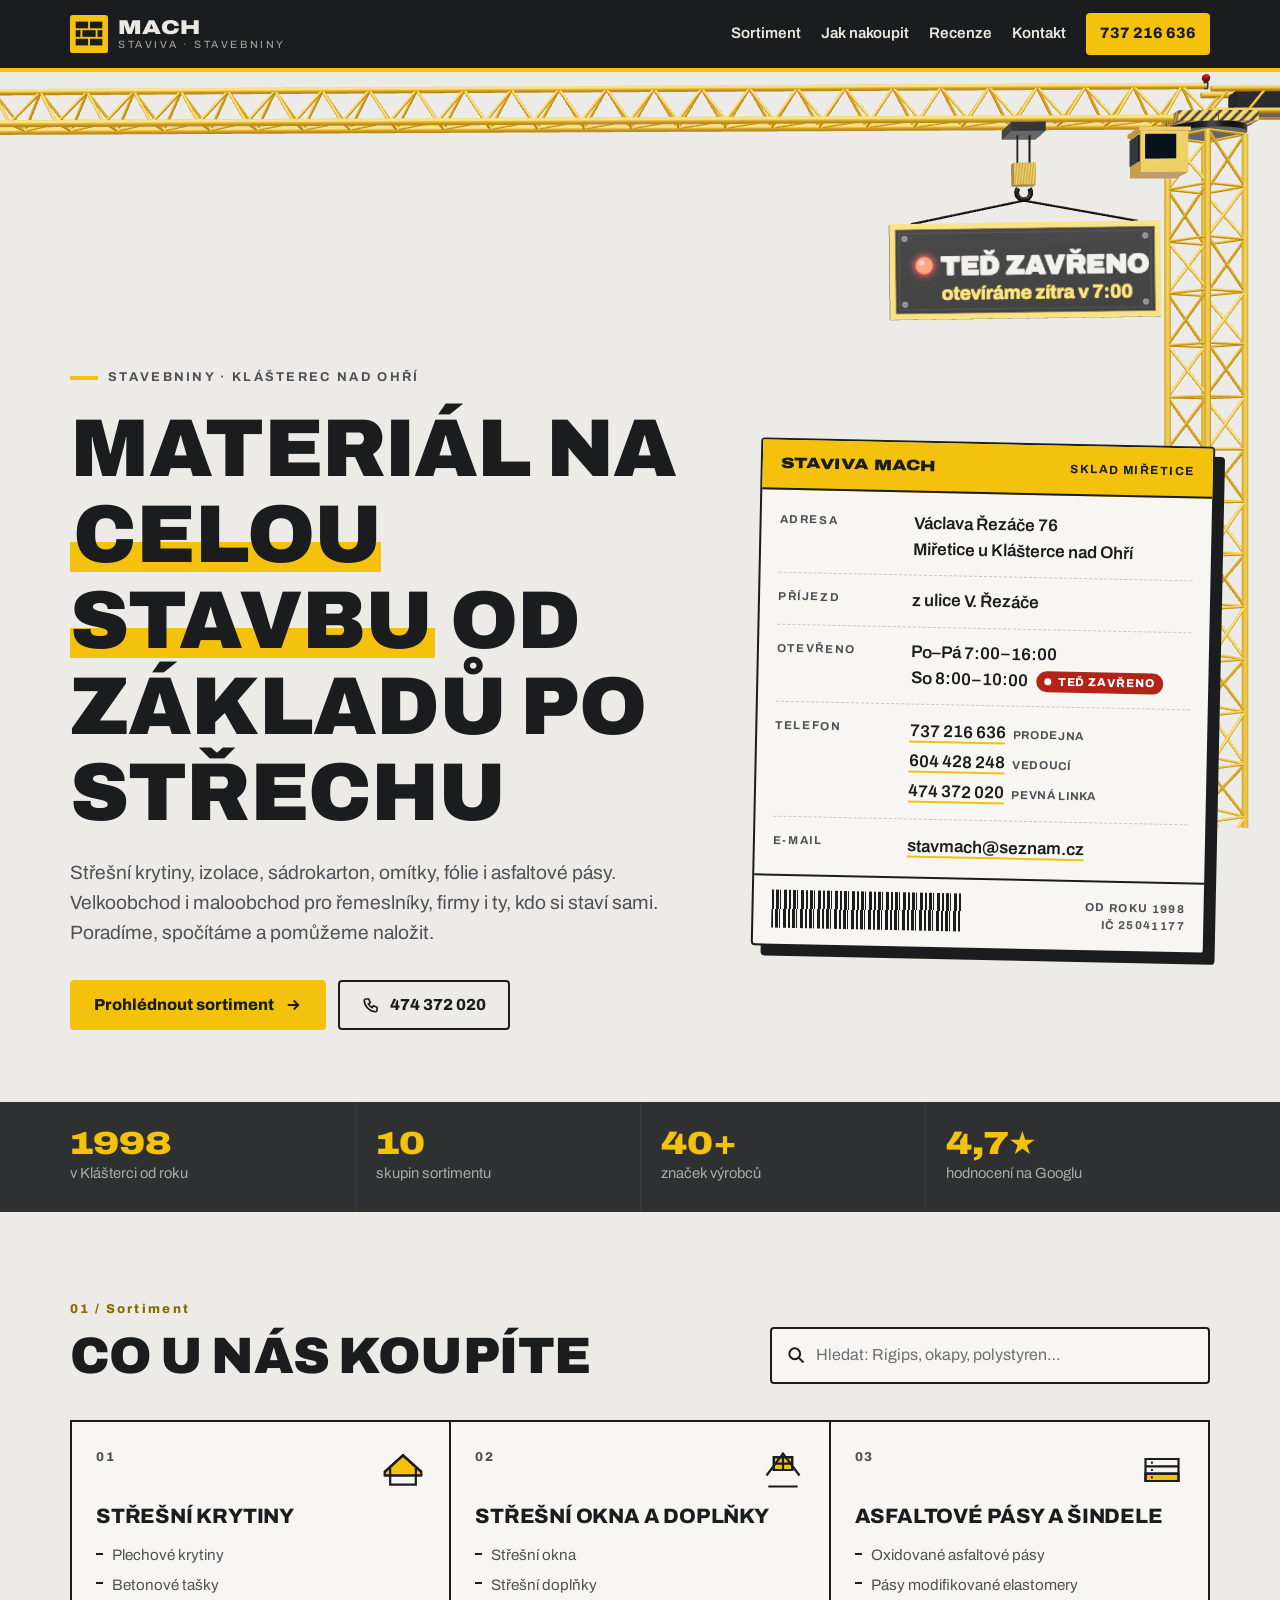
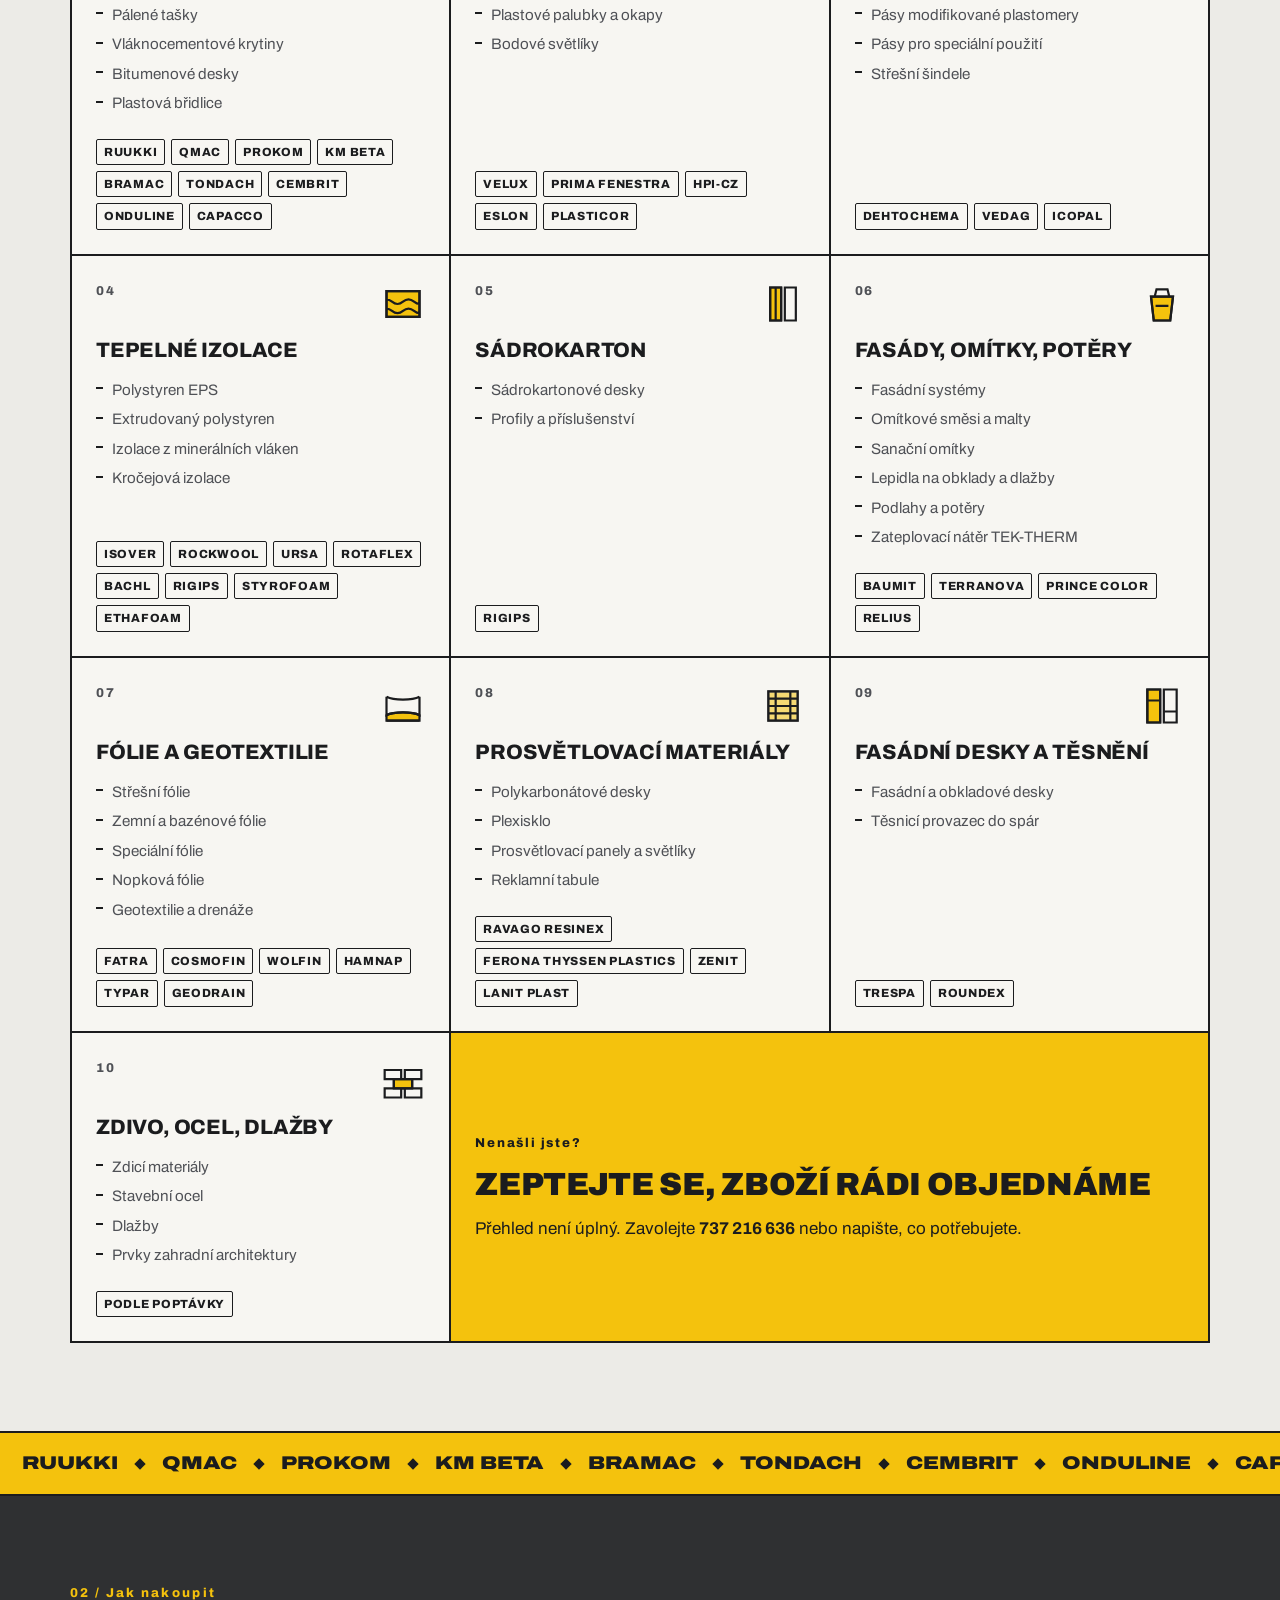
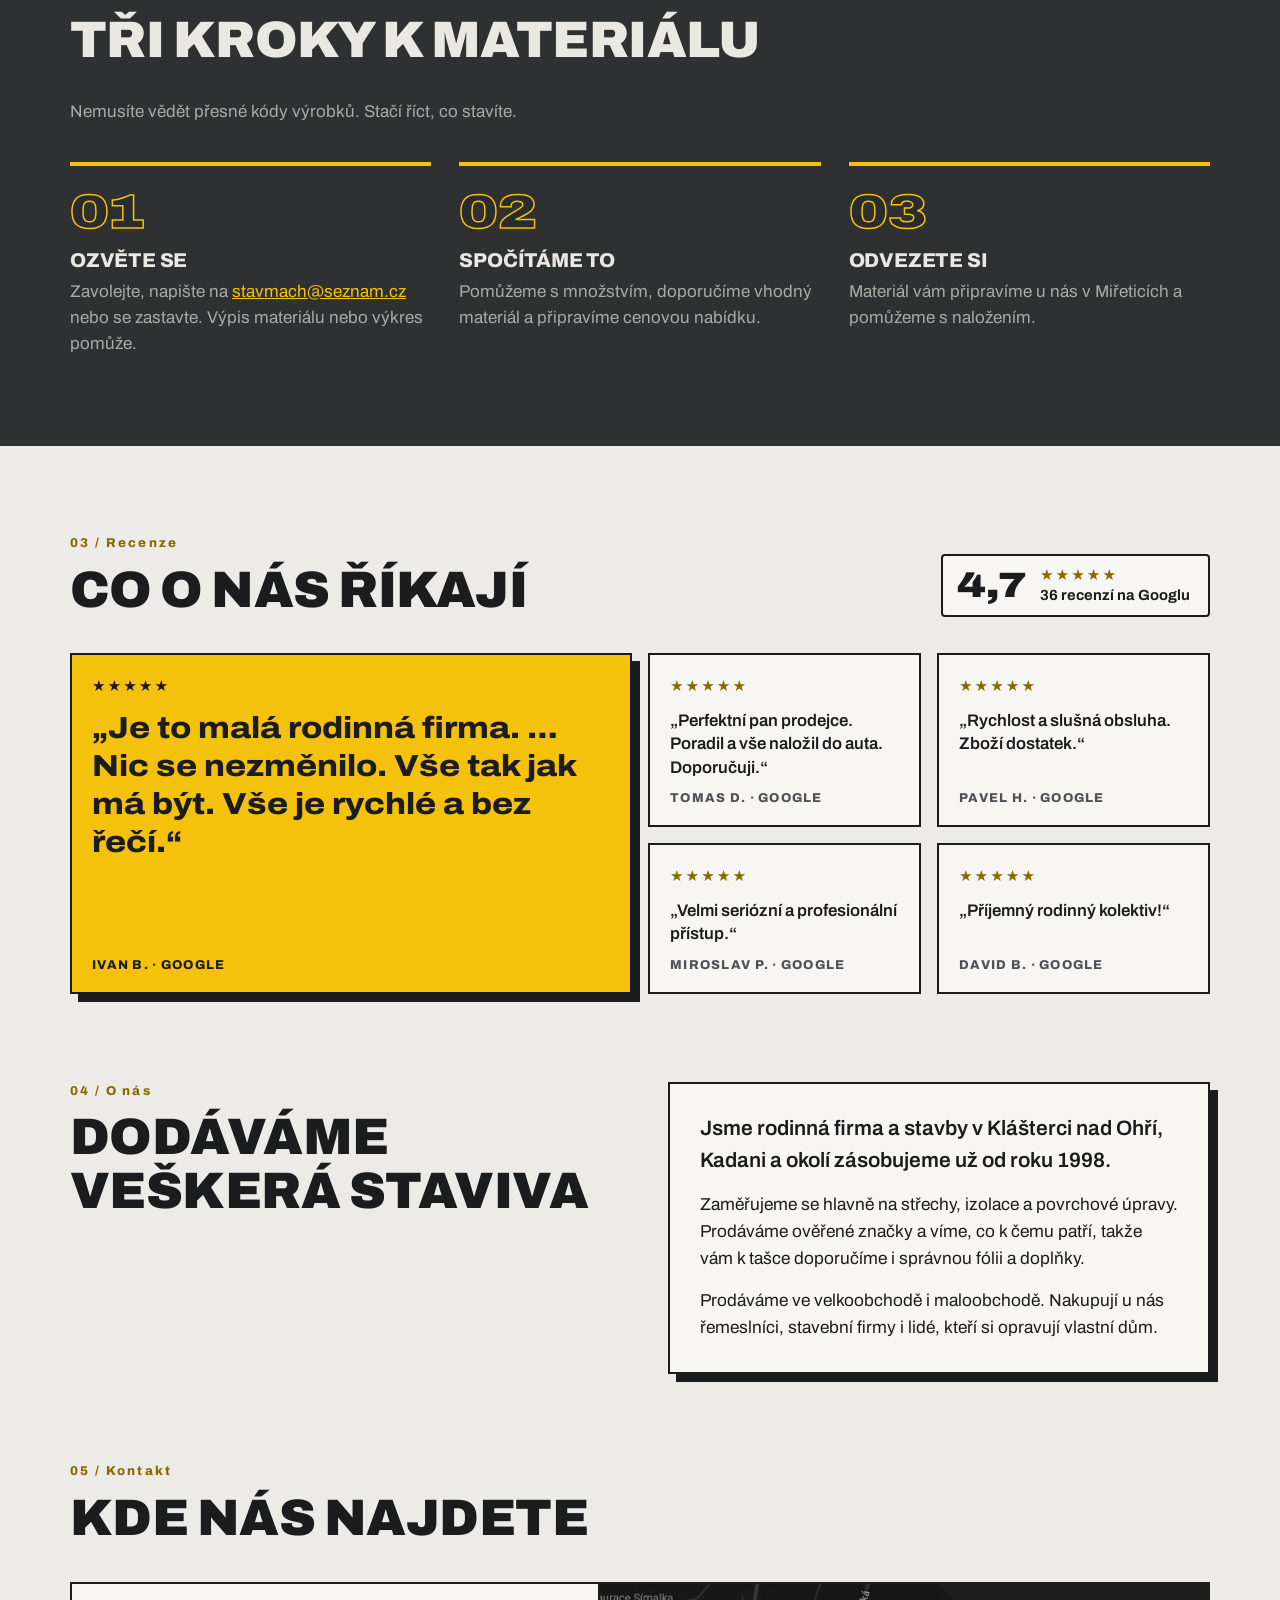
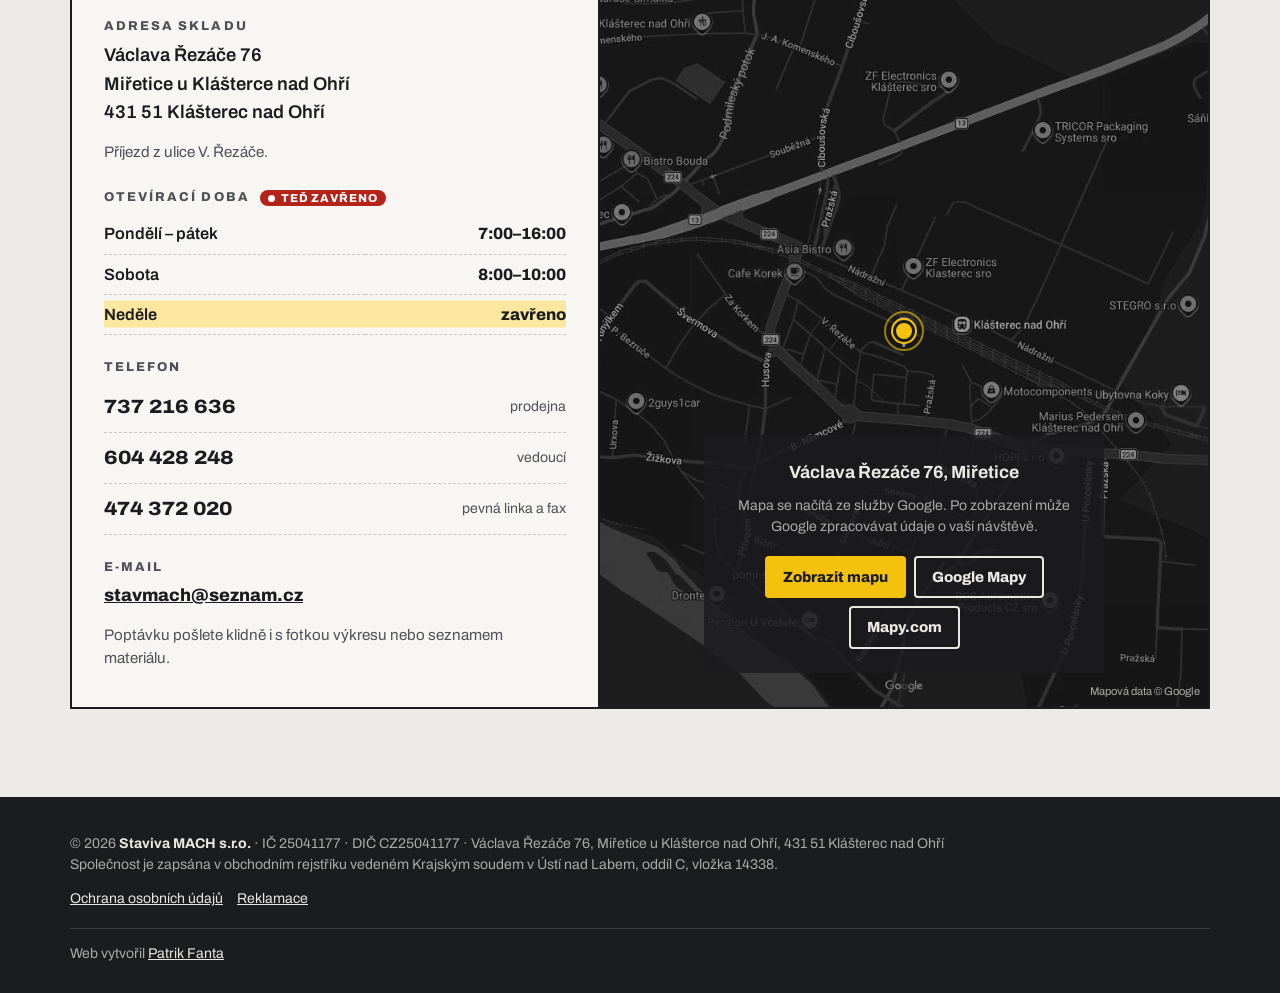
==== index.html @ d4e90991 "Cedule Máme otevřeno / Teď zavřeno na háku jeřábu podle otevírací doby Co-Authored-By: Claude Opus 5" ====
<!DOCTYPE html>
<html lang="cs">
<head>
<meta charset="utf-8">
<meta name="viewport" content="width=device-width, initial-scale=1">
<title>Staviva MACH | Stavebniny Klášterec nad Ohří – Miřetice</title>
<meta name="description" content="Stavebniny Staviva MACH v Miřeticích u Klášterce nad Ohří. Střešní krytiny, izolace, sádrokarton, omítky, fólie, asfaltové pásy a další stavební materiál od roku 1998.">
<meta name="theme-color" content="#1b1c1e">
<link rel="icon" href="favicon.svg?v=1" type="image/svg+xml">
<link rel="stylesheet" href="css/fonts.css?v=1">
<link rel="stylesheet" href="css/style.css?v=16">
<script type="application/ld+json">
{"@context":"https://schema.org","@type":"HardwareStore","name":"Staviva MACH s.r.o.","description":"Stavebniny – dodáváme veškerá staviva.","telephone":"+420737216636","email":"stavmach@seznam.cz","address":{"@type":"PostalAddress","streetAddress":"Václava Řezáče 76","addressLocality":"Klášterec nad Ohří – Miřetice","postalCode":"431 51","addressCountry":"CZ"},"taxID":"CZ25041177","foundingDate":"1998","geo":{"@type":"GeoCoordinates","latitude":50.3849069,"longitude":13.1947854},"openingHours":["Mo-Fr 07:00-16:00","Sa 08:00-10:00"],"aggregateRating":{"@type":"AggregateRating","ratingValue":"4.7","reviewCount":"36"}}
</script>
</head>
<body>
<a class="skip" href="#obsah">Přeskočit na obsah</a>

<header class="top">
  <div class="wrap top__inner">
    <a class="brand" href="./" aria-label="Staviva MACH – úvod">
      <svg class="brand__mark" viewBox="0 0 40 40" aria-hidden="true">
        <rect width="40" height="40" rx="3" fill="#f4c20d"/>
        <g fill="#1b1c1e"><rect x="6" y="25" width="13" height="7"/><rect x="21" y="25" width="13" height="7"/><rect x="13" y="16" width="14" height="7"/><rect x="6" y="16" width="5" height="7"/><rect x="29" y="16" width="5" height="7"/><rect x="6" y="7" width="13" height="7"/><rect x="21" y="7" width="13" height="7"/></g>
      </svg>
      <span class="brand__text"><b>MACH</b><small>Staviva · stavebniny</small></span>
    </a>
    <nav class="top__nav" aria-label="Hlavní">
      <a href="#sortiment">Sortiment</a>
      <a href="#nakup">Jak nakoupit</a>
      <a href="#recenze">Recenze</a>
      <a href="#kontakt">Kontakt</a>
      <a class="top__tel" href="tel:+420737216636">737 216 636</a>
    </nav>
  </div>
</header>

<div class="crane" aria-hidden="true">
  <div class="crane__mast"></div>
  <div class="crane__jib"></div>
  <div class="crane__counter"></div>
  <div class="crane__weight"></div>
  <div class="crane__trolley"><span class="crane__hook"></span></div>
  <div class="crane__slew"></div>
  <div class="crane__cab"></div>
  <div class="crane__base"><b>MACH</b></div>
</div>

<main id="obsah">

  <section class="hero">
    <div class="wrap hero__grid">
      <div>
        <p class="eyebrow">Stavebniny · Klášterec nad Ohří</p>
        <h1>Materiál na <mark>celou stavbu</mark> od základů po střechu</h1>
        <p class="hero__lead">Střešní krytiny, izolace, sádrokarton, omítky, fólie i asfaltové pásy. Velkoobchod i maloobchod pro řemeslníky, firmy i ty, kdo si staví sami. Poradíme, spočítáme a pomůžeme naložit.</p>
        <div class="hero__cta">
          <a class="btn btn-y" href="#sortiment">Prohlédnout sortiment
            <svg viewBox="0 0 24 24" fill="none" stroke="currentColor" stroke-width="2.5" aria-hidden="true"><path d="M5 12h14M13 6l6 6-6 6"/></svg></a>
          <a class="btn btn-line" href="tel:+420474372020">
            <svg viewBox="0 0 24 24" fill="none" stroke="currentColor" stroke-width="2.2" aria-hidden="true"><path d="M5 4h4l2 5-2.5 1.5a11 11 0 0 0 5 5L15 13l5 2v4a2 2 0 0 1-2 2A16 16 0 0 1 3 6a2 2 0 0 1 2-2"/></svg>
            474 372 020</a>
        </div>
      </div>

      <aside class="label" aria-label="Kde nás najdete">
        <div class="label__head">Staviva MACH <span>Sklad Miřetice</span></div>
        <dl>
          <div><dt>Adresa</dt><dd>Václava Řezáče 76<br>Miřetice u Klášterce nad Ohří</dd></div>
          <div><dt>Příjezd</dt><dd>z ulice V. Řezáče</dd></div>
          <div><dt>Otevřeno</dt><dd>Po–Pá 7:00–16:00<br>So 8:00–10:00 <span class="now" data-now hidden></span></dd></div>
          <div><dt>Telefon</dt><dd class="tels"><a href="tel:+420737216636">737 216 636</a> <small>prodejna</small><br><a href="tel:+420604428248">604 428 248</a> <small>vedoucí</small><br><a href="tel:+420474372020">474 372 020</a> <small>pevná linka</small></dd></div>
          <div><dt>E-mail</dt><dd><a href="mailto:stavmach@seznam.cz">stavmach@seznam.cz</a></dd></div>
        </dl>
        <div class="label__code"><span class="label__bars" aria-hidden="true"></span><small>OD ROKU 1998<br>IČ 25041177</small></div>
      </aside>
    </div>
  </section>

  <section class="facts" aria-label="Ve zkratce">
    <div class="wrap">
      <ul>
        <li><b>1998</b><span>v Klášterci od roku</span></li>
        <li><b>10</b><span>skupin sortimentu</span></li>
        <li><b>40+</b><span>značek výrobců</span></li>
        <li><b>4,7★</b><span>hodnocení na Googlu</span></li>
      </ul>
    </div>
  </section>

  <section class="sec" id="sortiment">
    <div class="wrap">
      <div class="sec-head">
        <div>
          <span class="num">01 / Sortiment</span>
          <h2>Co u nás koupíte</h2>
        </div>
        <label class="finder">
          <svg viewBox="0 0 24 24" fill="none" stroke="currentColor" stroke-width="2.4" aria-hidden="true"><circle cx="10.5" cy="10.5" r="6.5"/><path d="M15.5 15.5 21 21"/></svg>
          <span class="skip">Hledat v sortimentu</span>
          <input type="search" id="hledat" placeholder="Hledat: Rigips, okapy, polystyren…" autocomplete="off">
        </label>
      </div>

      <div class="cats" id="cats">

        <article class="cat">
          <div class="cat__top"><span class="cat__no">01</span>
            <svg class="cat__ic" viewBox="0 0 48 48" fill="none" stroke="currentColor" stroke-width="2.4" aria-hidden="true"><path class="y" d="M4 26 24 8l20 18v4H4z"/><path d="M4 26 24 8l20 18M10 22v18h28V22M4 30h40"/></svg></div>
          <h3>Střešní krytiny</h3>
          <ul><li>Plechové krytiny</li><li>Betonové tašky</li><li>Pálené tašky</li><li>Vláknocementové krytiny</li><li>Bitumenové desky</li><li>Plastová břidlice</li></ul>
          <div class="brands"><span>Ruukki</span><span>Qmac</span><span>Prokom</span><span>KM Beta</span><span>Bramac</span><span>Tondach</span><span>Cembrit</span><span>Onduline</span><span>Capacco</span></div>
        </article>

        <article class="cat">
          <div class="cat__top"><span class="cat__no">02</span>
            <svg class="cat__ic" viewBox="0 0 48 48" fill="none" stroke="currentColor" stroke-width="2.4" aria-hidden="true"><path class="y" d="M14 10h20v14H14z"/><path d="M6 30 24 6l18 24M14 10h20v14H14zM24 10v14M14 17h20M8 42h32"/></svg></div>
          <h3>Střešní okna a doplňky</h3>
          <ul><li>Střešní okna</li><li>Střešní doplňky</li><li>Plastové palubky a okapy</li><li>Bodové světlíky</li></ul>
          <div class="brands"><span>Velux</span><span>Prima Fenestra</span><span>HPI-CZ</span><span>Eslon</span><span>Plasticor</span></div>
        </article>

        <article class="cat">
          <div class="cat__top"><span class="cat__no">03</span>
            <svg class="cat__ic" viewBox="0 0 48 48" fill="none" stroke="currentColor" stroke-width="2.4" aria-hidden="true"><path class="y" d="M6 28h36v8H6z"/><path d="M6 12h36v8H6zM6 20h36v8H6zM6 28h36v8H6zM12 16h2M12 24h2M12 32h2"/></svg></div>
          <h3>Asfaltové pásy a šindele</h3>
          <ul><li>Oxidované asfaltové pásy</li><li>Pásy modifikované elastomery</li><li>Pásy modifikované plastomery</li><li>Pásy pro speciální použití</li><li>Střešní šindele</li></ul>
          <div class="brands"><span>Dehtochema</span><span>Vedag</span><span>Icopal</span></div>
        </article>

        <article class="cat">
          <div class="cat__top"><span class="cat__no">04</span>
            <svg class="cat__ic" viewBox="0 0 48 48" fill="none" stroke="currentColor" stroke-width="2.4" aria-hidden="true"><path class="y" d="M6 10h36v28H6z"/><path d="M6 10h36v28H6zM6 19c6 0 6 5 12 5s6-5 12-5 6 5 12 5M6 29c6 0 6 5 12 5s6-5 12-5 6 5 12 5"/></svg></div>
          <h3>Tepelné izolace</h3>
          <ul><li>Polystyren EPS</li><li>Extrudovaný polystyren</li><li>Izolace z minerálních vláken</li><li>Kročejová izolace</li></ul>
          <div class="brands"><span>Isover</span><span>Rockwool</span><span>Ursa</span><span>Rotaflex</span><span>Bachl</span><span>Rigips</span><span>Styrofoam</span><span>Ethafoam</span></div>
        </article>

        <article class="cat">
          <div class="cat__top"><span class="cat__no">05</span>
            <svg class="cat__ic" viewBox="0 0 48 48" fill="none" stroke="currentColor" stroke-width="2.4" aria-hidden="true"><path class="y" d="M10 6h12v36H10z"/><path d="M10 6h12v36H10zM26 6h12v36H26zM16 6v36"/></svg></div>
          <h3>Sádrokarton</h3>
          <ul><li>Sádrokartonové desky</li><li>Profily a příslušenství</li></ul>
          <div class="brands"><span>Rigips</span></div>
        </article>

        <article class="cat">
          <div class="cat__top"><span class="cat__no">06</span>
            <svg class="cat__ic" viewBox="0 0 48 48" fill="none" stroke="currentColor" stroke-width="2.4" aria-hidden="true"><path class="y" d="M12 16h24l-3 26H15z"/><path d="M12 16h24l-3 26H15zM16 16l2-8h12l2 8M17 26h14"/></svg></div>
          <h3>Fasády, omítky, potěry</h3>
          <ul><li>Fasádní systémy</li><li>Omítkové směsi a malty</li><li>Sanační omítky</li><li>Lepidla na obklady a dlažby</li><li>Podlahy a potěry</li><li>Zateplovací nátěr TEK-THERM</li></ul>
          <div class="brands"><span>Baumit</span><span>Terranova</span><span>Prince Color</span><span>Relius</span></div>
        </article>

        <article class="cat">
          <div class="cat__top"><span class="cat__no">07</span>
            <svg class="cat__ic" viewBox="0 0 48 48" fill="none" stroke="currentColor" stroke-width="2.4" aria-hidden="true"><path class="y" d="M6 34c8-4 28-4 36 0v6H6z"/><path d="M6 14c8 4 28 4 36 0M6 14v20c8-4 28-4 36 0V14M6 40h36"/></svg></div>
          <h3>Fólie a geotextilie</h3>
          <ul><li>Střešní fólie</li><li>Zemní a bazénové fólie</li><li>Speciální fólie</li><li>Nopková fólie</li><li>Geotextilie a drenáže</li></ul>
          <div class="brands"><span>Fatra</span><span>Cosmofin</span><span>Wolfin</span><span>Hamnap</span><span>Typar</span><span>Geodrain</span></div>
        </article>

        <article class="cat">
          <div class="cat__top"><span class="cat__no">08</span>
            <svg class="cat__ic" viewBox="0 0 48 48" fill="none" stroke="currentColor" stroke-width="2.4" aria-hidden="true"><path class="y" d="M8 8h32v32H8z" opacity=".55"/><path d="M8 8h32v32H8zM8 16h32M8 24h32M8 32h32M16 8v32M32 8v32"/></svg></div>
          <h3>Prosvětlovací materiály</h3>
          <ul><li>Polykarbonátové desky</li><li>Plexisklo</li><li>Prosvětlovací panely a světlíky</li><li>Reklamní tabule</li></ul>
          <div class="brands"><span>Ravago Resinex</span><span>Ferona Thyssen Plastics</span><span>Zenit</span><span>Lanit Plast</span></div>
        </article>

        <article class="cat">
          <div class="cat__top"><span class="cat__no">09</span>
            <svg class="cat__ic" viewBox="0 0 48 48" fill="none" stroke="currentColor" stroke-width="2.4" aria-hidden="true"><path class="y" d="M8 6h14v36H8z"/><path d="M8 6h14v36H8zM26 6h14v36H26zM8 18h14M26 30h14"/></svg></div>
          <h3>Fasádní desky a těsnění</h3>
          <ul><li>Fasádní a obkladové desky</li><li>Těsnicí provazec do spár</li></ul>
          <div class="brands"><span>Trespa</span><span>Roundex</span></div>
        </article>

        <article class="cat">
          <div class="cat__top"><span class="cat__no">10</span>
            <svg class="cat__ic" viewBox="0 0 48 48" fill="none" stroke="currentColor" stroke-width="2.4" aria-hidden="true"><path class="y" d="M14 22h20v10H14z"/><path d="M4 12h18v10H4zM26 12h18v10H26zM14 22h20v10H14zM4 32h18v10H4zM26 32h18v10H26z"/></svg></div>
          <h3>Zdivo, ocel, dlažby</h3>
          <ul><li>Zdicí materiály</li><li>Stavební ocel</li><li>Dlažby</li><li>Prvky zahradní architektury</li></ul>
          <div class="brands"><span>Podle poptávky</span></div>
        </article>

        <a class="cat cat--cta" href="tel:+420737216636">
          <span class="cat__no">Nenašli jste?</span>
          <h3>Zeptejte se, zboží rádi objednáme</h3>
          <p>Přehled není úplný. Zavolejte <b>737 216 636</b> nebo napište, co potřebujete.</p>
        </a>

        <p class="cats__none" id="nic" hidden>Tohle v přehledu nemáme, ale sortiment je širší. <a href="tel:+420737216636">Zavolejte 737 216 636</a> a zjistíme to.</p>
      </div>

    </div>
  </section>

  <div class="marquee" aria-hidden="true">
    <div class="marquee__track" id="marquee"></div>
  </div>

  <section class="sec sec-dark" id="nakup">
    <div class="wrap">
      <div class="sec-head">
        <div>
          <span class="num">02 / Jak nakoupit</span>
          <h2>Tři kroky k materiálu</h2>
        </div>
        <p>Nemusíte vědět přesné kódy výrobků. Stačí říct, co stavíte.</p>
      </div>
      <ol class="steps">
        <li><h3>Ozvěte se</h3><p>Zavolejte, napište na <a href="mailto:stavmach@seznam.cz">stavmach@seznam.cz</a> nebo se zastavte. Výpis materiálu nebo výkres pomůže.</p></li>
        <li><h3>Spočítáme to</h3><p>Pomůžeme s množstvím, doporučíme vhodný materiál a připravíme cenovou nabídku.</p></li>
        <li><h3>Odvezete si</h3><p>Materiál vám připravíme u nás v Miřeticích a pomůžeme s naložením.</p></li>
      </ol>
    </div>
  </section>

  <section class="sec reviews" id="recenze">
    <div class="wrap">
      <div class="sec-head">
        <div>
          <span class="num">03 / Recenze</span>
          <h2>Co o nás říkají</h2>
        </div>
        <a class="rv-score" href="https://maps.google.com/?cid=17132082932732762030" target="_blank" rel="noopener">
          <b>4,7</b><span><span class="rv-stars" aria-hidden="true">★★★★★</span>36 recenzí na Googlu</span>
        </a>
      </div>
      <div class="rv-grid">
        <figure class="rv rv--big"><span class="rv-stars" aria-label="5 z 5 hvězd">★★★★★</span><blockquote>„Je to malá rodinná firma. … Nic se nezměnilo. Vše tak jak má být. Vše je rychlé a bez řečí.“</blockquote><figcaption>Ivan B. · Google</figcaption></figure>
        <figure class="rv"><span class="rv-stars" aria-label="5 z 5 hvězd">★★★★★</span><blockquote>„Perfektní pan prodejce. Poradil a vše naložil do auta. Doporučuji.“</blockquote><figcaption>Tomas D. · Google</figcaption></figure>
        <figure class="rv"><span class="rv-stars" aria-label="5 z 5 hvězd">★★★★★</span><blockquote>„Rychlost a slušná obsluha. Zboží dostatek.“</blockquote><figcaption>Pavel H. · Google</figcaption></figure>
        <figure class="rv"><span class="rv-stars" aria-label="5 z 5 hvězd">★★★★★</span><blockquote>„Velmi seriózní a profesionální přístup.“</blockquote><figcaption>Miroslav P. · Google</figcaption></figure>
        <figure class="rv"><span class="rv-stars" aria-label="5 z 5 hvězd">★★★★★</span><blockquote>„Příjemný rodinný kolektiv!“</blockquote><figcaption>David B. · Google</figcaption></figure>
      </div>
    </div>
  </section>

  <section class="sec" id="o-nas">
    <div class="wrap about">
      <div>
        <span class="num">04 / O nás</span>
        <h2>Dodáváme veškerá staviva</h2>
      </div>
      <div class="about__txt">
        <p>Jsme rodinná firma a stavby v Klášterci nad Ohří, Kadani a okolí zásobujeme už od roku 1998.</p>
        <p>Zaměřujeme se hlavně na střechy, izolace a povrchové úpravy. Prodáváme ověřené značky a víme, co k čemu patří, takže vám k tašce doporučíme i správnou fólii a doplňky.</p>
        <p>Prodáváme ve velkoobchodě i maloobchodě. Nakupují u nás řemeslníci, stavební firmy i lidé, kteří si opravují vlastní dům.</p>
      </div>
    </div>
  </section>

  <section class="sec" id="kontakt" style="padding-top:0">
    <div class="wrap">
      <div class="sec-head">
        <div>
          <span class="num">05 / Kontakt</span>
          <h2>Kde nás najdete</h2>
        </div>
      </div>
      <div class="contact">
        <div class="contact__info">
          <h3>Adresa skladu</h3>
          <address>Václava Řezáče 76<br>Miřetice u Klášterce nad Ohří<br>431 51 Klášterec nad Ohří</address>
          <p class="contact__note">Příjezd z ulice V. Řezáče.</p>

          <h3>Otevírací doba <span class="now" data-now hidden></span></h3>
          <table class="hours">
            <tr data-d="1 2 3 4 5"><th>Pondělí – pátek</th><td>7:00–16:00</td></tr>
            <tr data-d="6"><th>Sobota</th><td>8:00–10:00</td></tr>
            <tr data-d="0"><th>Neděle</th><td>zavřeno</td></tr>
          </table>

          <h3>Telefon</h3>
          <ul class="phones">
            <li><a href="tel:+420737216636">737 216 636</a><small>prodejna</small></li>
            <li><a href="tel:+420604428248">604 428 248</a><small>vedoucí</small></li>
            <li><a href="tel:+420474372020">474 372 020</a><small>pevná linka a fax</small></li>
          </ul>

          <h3>E-mail</h3>
          <a class="mail" href="mailto:stavmach@seznam.cz?subject=Popt%C3%A1vka%20materi%C3%A1lu">stavmach@seznam.cz</a>
          <p class="contact__note">Poptávku pošlete klidně i s fotkou výkresu nebo seznamem materiálu.</p>
        </div>

        <div class="map-consent" id="map">
          <span class="map-pin" aria-hidden="true"></span>
          <span class="map-credit">Mapová data © Google</span>
          <div class="map-inner">
            <b>Václava Řezáče 76, Miřetice</b>
            <p>Mapa se načítá ze služby Google. Po zobrazení může Google zpracovávat údaje o vaší návštěvě.</p>
            <div class="map-actions">
              <button type="button" class="btn btn-y" id="map-load">Zobrazit mapu</button>
              <a class="btn btn-line" href="https://www.google.com/maps/search/?api=1&amp;query=V%C3%A1clava+%C5%98ez%C3%A1%C4%8De+76%2C+431+51+Kl%C3%A1%C5%A1terec+nad+Oh%C5%99%C3%AD" target="_blank" rel="noopener">Google Mapy</a>
              <a class="btn btn-line" href="https://mapy.com/fnc/v1/search?query=V%C3%A1clava+%C5%98ez%C3%A1%C4%8De+76%2C+Kl%C3%A1%C5%A1terec+nad+Oh%C5%99%C3%AD" target="_blank" rel="noopener">Mapy.com</a>
            </div>
          </div>
        </div>
      </div>
    </div>
  </section>

</main>

<footer class="foot">
  <div class="wrap foot__inner">
    <p>© <span id="rok">2026</span> <strong>Staviva MACH s.r.o.</strong> · IČ 25041177 · DIČ CZ25041177 · Václava Řezáče 76, Miřetice u Klášterce nad Ohří, 431 51 Klášterec nad Ohří<br>Společnost je zapsána v obchodním rejstříku vedeném Krajským soudem v Ústí nad Labem, oddíl C, vložka 14338.</p>
    <p class="foot__links"><a href="ochrana-osobnich-udaju.html">Ochrana osobních údajů</a><a href="reklamace.html">Reklamace</a></p>
    <p class="foot__made">Web vytvořil <a href="https://patrikfanta.cz/" target="_blank" rel="noopener">Patrik Fanta</a></p>
  </div>
</footer>

<script src="js/main.js?v=3"></script>
<!-- 3D jeřáb v pozadí jen na širších obrazovkách (three.js, MIT, hostováno lokálně) -->
<script type="importmap">{"imports":{"three":"./js/vendor/three.module.min.js"}}</script>
<script type="module">if (matchMedia('(min-width:760px)').matches) import('./js/crane-scene.js?v=5').catch(() => {});</script>
<!-- Anonymní měření návštěvnosti bez cookies (GoatCounter), skript hostovaný lokálně -->
<script data-goatcounter="https://stavivamach.goatcounter.com/count" async src="js/count.js"></script>
</body>
</html>
---- css/fonts.css ----
/* Self-hosted fonts (SIL Open Font License) */
@font-face {
  font-family: 'Archivo';
  font-style: normal;
  font-weight: 100 900;
  font-stretch: 62% 125%;
  font-display: swap;
  src: url(../fonts/archivo-var-latin-ext.woff2) format('woff2');
  unicode-range: U+0100-02BA, U+02BD-02C5, U+02C7-02CC, U+02CE-02D7, U+02DD-02FF, U+0304, U+0308, U+0329, U+1D00-1DBF, U+1E00-1E9F, U+1EF2-1EFF, U+2020, U+20A0-20AB, U+20AD-20C4, U+2113, U+2C60-2C7F, U+A720-A7FF;
}
@font-face {
  font-family: 'Archivo';
  font-style: normal;
  font-weight: 100 900;
  font-stretch: 62% 125%;
  font-display: swap;
  src: url(../fonts/archivo-var-latin.woff2) format('woff2');
  unicode-range: U+0000-00FF, U+0131, U+0152-0153, U+02BB-02BC, U+02C6, U+02DA, U+02DC, U+0304, U+0308, U+0329, U+2000-206F, U+20AC, U+2122, U+2191, U+2193, U+2212, U+2215, U+FEFF, U+FFFD;
}
---- css/style.css ----
/* Staviva MACH – stavebniny Miřetice u Klášterce nad Ohří */
:root{
  --bg:#ecebe7;          /* beton */
  --paper:#f7f6f2;
  --ink:#1b1c1e;
  --ink-2:#4f5156;       /* 7.0:1 na --bg */
  --line:#c9c7c0;
  --yellow:#f4c20d;      /* signální žlutá – plochy, pod tmavým textem */
  --yellow-deep:#8a6a00; /* žlutá pro text na světlém pozadí, 4.9:1 */
  --dark:#1b1c1e;
  --dark-2:#2a2b2e;
  --on-dark:#e9e8e3;
  --on-dark-2:#a9aaa6;   /* 7.4:1 na --dark */
  --w-wide:125;
  --radius:4px;
  --wrap:1180px;
}
*{box-sizing:border-box}
html{scroll-behavior:smooth;scroll-padding-top:84px;-webkit-text-size-adjust:100%}
@media (prefers-reduced-motion:reduce){html{scroll-behavior:auto}}
body{margin:0;background:var(--bg);color:var(--ink);font-family:'Archivo',system-ui,sans-serif;font-size:17px;line-height:1.55;font-stretch:100%}
img,svg{display:block;max-width:100%}
a{color:inherit}
h1,h2,h3{font-stretch:var(--w-wide)%;line-height:1.05;margin:0;letter-spacing:-.01em}
p{margin:0}
.wrap{max-width:var(--wrap);margin:0 auto;padding:0 20px}
.skip{position:absolute;left:-9999px;top:8px;background:var(--yellow);color:var(--ink);padding:8px 14px;z-index:100;font-weight:700}
.skip:focus{left:8px}
:focus-visible{outline:3px solid var(--ink);outline-offset:3px}
.sec-dark :focus-visible,.foot :focus-visible{outline-color:var(--yellow)}

/* ---------- hlavička ---------- */
.top{position:sticky;top:0;z-index:50;background:var(--ink);color:var(--on-dark);border-bottom:4px solid var(--yellow)}
.top__inner{display:flex;align-items:center;justify-content:space-between;gap:16px;height:68px}
.brand{display:flex;align-items:center;gap:10px;text-decoration:none}
.brand__mark{width:38px;height:38px;flex:none}
.brand__text{display:flex;flex-direction:column;line-height:1}
.brand__text b{font-stretch:125%;font-weight:900;font-size:1.25rem;letter-spacing:.02em}
.brand__text small{font-size:.66rem;letter-spacing:.24em;text-transform:uppercase;color:var(--on-dark-2);margin-top:3px}
.top__nav{display:flex;align-items:center;gap:24px;font-weight:600;font-size:.95rem}
.top__nav a{text-decoration:none}
.top__nav a:not(.top__tel):hover{color:var(--yellow)}
.top__tel{background:var(--yellow);color:var(--ink);padding:9px 14px;border-radius:var(--radius);font-weight:800;white-space:nowrap}
.top__tel:hover{background:#ffd53d}
@media (max-width:760px){
  .top__nav a:not(.top__tel){display:none}
  .brand__text small{display:none}
}

/* ---------- tlačítka ---------- */
.btn{display:inline-flex;align-items:center;gap:10px;padding:14px 22px;border-radius:var(--radius);font-weight:800;text-decoration:none;font-size:1rem;border:2px solid transparent;cursor:pointer;font-family:inherit;line-height:1.1}
.btn svg{width:18px;height:18px;flex:none}
.btn-y{background:var(--yellow);color:var(--ink)}
.btn-y:hover{background:#ffd53d}
.btn-line{border-color:currentColor;background:transparent;color:inherit}
.btn-line:hover{background:var(--ink);color:var(--paper);border-color:var(--ink)}
.sec-dark .btn-line:hover{background:var(--on-dark);color:var(--ink);border-color:var(--on-dark)}

/* ---------- úvod ---------- */
.hero{padding:64px 0 72px;position:relative;overflow:hidden}
.hero__grid{display:grid;grid-template-columns:1.25fr .9fr;gap:56px;align-items:center}
.eyebrow{display:inline-flex;align-items:center;gap:10px;font-size:.8rem;font-weight:700;letter-spacing:.18em;text-transform:uppercase;color:var(--ink-2)}
.eyebrow::before{content:"";width:28px;height:4px;background:var(--yellow)}
.hero h1{font-size:clamp(2.6rem,6.4vw,5.2rem);font-weight:900;margin:18px 0 22px;text-transform:uppercase}
.hero h1 mark{background:linear-gradient(transparent 58%,var(--yellow) 58%,var(--yellow) 92%,transparent 92%);color:inherit;padding:0 .04em}
.hero__lead{font-size:1.2rem;max-width:34em;color:var(--ink-2)}
.hero__cta{display:flex;flex-wrap:wrap;gap:12px;margin-top:32px}
.hero__cta .btn-line{color:var(--ink)}

/* štítek ze skladu */
.label{background:var(--paper);border:2px solid var(--ink);border-radius:var(--radius);box-shadow:10px 10px 0 var(--ink);position:relative;transform:rotate(1.2deg)}
.label__head{display:flex;justify-content:space-between;align-items:center;background:var(--yellow);padding:12px 18px;border-bottom:2px solid var(--ink);font-weight:900;font-stretch:125%;text-transform:uppercase;letter-spacing:.04em;font-size:.95rem}
.label__head span{font-stretch:100%;font-weight:700;font-size:.75rem;letter-spacing:.12em}
.label dl{margin:0;padding:6px 18px 4px}
.label dl div{display:grid;grid-template-columns:7.2em 1fr;gap:12px;padding:12px 0;border-bottom:1px dashed var(--line)}
.label dl div:last-child{border-bottom:0}
.label dt{font-size:.72rem;font-weight:700;letter-spacing:.14em;text-transform:uppercase;color:var(--ink-2);padding-top:3px}
.label dd{margin:0;font-weight:600}
.label dd a{text-decoration:none;border-bottom:2px solid var(--yellow)}
.label dd a:hover{background:var(--yellow)}
.label__code{display:flex;align-items:flex-end;justify-content:space-between;gap:14px;padding:14px 18px 16px;border-top:2px solid var(--ink)}
.label__bars{height:38px;flex:1;max-width:190px;background:repeating-linear-gradient(90deg,var(--ink) 0 2px,transparent 2px 4px,var(--ink) 4px 7px,transparent 7px 8px,var(--ink) 8px 9px,transparent 9px 12px,var(--ink) 12px 15px,transparent 15px 17px)}
.label__code small{font-size:.72rem;font-weight:700;letter-spacing:.12em;color:var(--ink-2);text-align:right}
.todo{background:repeating-linear-gradient(-45deg,#fff3c4 0 8px,#fbe7a0 8px 16px);padding:0 4px}

@media (max-width:900px){
  .hero{padding:40px 0 56px}
  .hero__grid{grid-template-columns:1fr;gap:44px}
  .label{transform:none;box-shadow:6px 6px 0 var(--ink);margin-right:6px}
}

/* ---------- pruh s čísly ---------- */
.facts{background:var(--ink);color:var(--on-dark)}
.facts ul{list-style:none;margin:0;padding:0;display:grid;grid-template-columns:repeat(4,1fr)}
.facts li{padding:26px 20px;border-left:1px solid #3a3b3f}
.facts li:first-child{border-left:0;padding-left:0}
.facts b{display:block;font-stretch:125%;font-weight:900;font-size:2rem;color:var(--yellow);line-height:1}
.facts span{font-size:.92rem;color:var(--on-dark-2)}
@media (max-width:760px){
  .facts ul{grid-template-columns:1fr 1fr}
  .facts li{padding:20px 14px 20px 0;border-left:0;border-top:1px solid #3a3b3f}
  .facts li:nth-child(-n+2){border-top:0}
  .facts li:nth-child(even){padding-left:14px;border-left:1px solid #3a3b3f}
}

/* ---------- sekce ---------- */
.sec{padding:88px 0}
.sec-head{display:flex;justify-content:space-between;align-items:flex-end;gap:32px;flex-wrap:wrap;margin-bottom:36px}
.sec-head h2{font-size:clamp(2rem,4.2vw,3.2rem);font-weight:900;text-transform:uppercase}
.sec-head p{max-width:30em;color:var(--ink-2)}
.num{font-weight:800;font-size:.8rem;letter-spacing:.18em;color:var(--yellow-deep);display:block;margin-bottom:10px}
.sec-dark{background:var(--dark);color:var(--on-dark)}
.sec-dark .sec-head p{color:var(--on-dark-2)}
.sec-dark .num{color:var(--yellow)}
@media (max-width:760px){.sec{padding:64px 0}}

/* ---------- sortiment ---------- */
.finder{display:flex;align-items:center;gap:10px;background:var(--paper);border:2px solid var(--ink);border-radius:var(--radius);padding:0 14px;max-width:440px;width:100%}
.finder svg{width:20px;height:20px;flex:none}
.finder input{flex:1;border:0;background:transparent;font:inherit;font-size:1rem;padding:14px 0;min-width:0;color:var(--ink)}
.finder input:focus{outline:none}
.finder:focus-within{box-shadow:0 0 0 3px var(--yellow)}
.finder input::placeholder{color:#6d6f73}

.cats{display:grid;grid-template-columns:repeat(3,1fr);gap:0;border-top:2px solid var(--ink);border-left:2px solid var(--ink)}
.cat{border-right:2px solid var(--ink);border-bottom:2px solid var(--ink);padding:26px 24px 24px;background:var(--paper);display:flex;flex-direction:column;gap:14px;transition:background .15s}
.cat:hover{background:#fffdf5}
.cat__top{display:flex;justify-content:space-between;align-items:flex-start;gap:12px}
.cat__no{font-weight:800;font-size:.8rem;letter-spacing:.14em;color:var(--ink-2)}
.cat__ic{width:44px;height:44px;flex:none;color:var(--ink)}
.cat__ic .y{fill:var(--yellow)}
.cat h3{font-size:1.3rem;font-weight:800;text-transform:uppercase}
.cat ul{list-style:none;margin:0;padding:0;font-size:.95rem;color:var(--ink-2)}
.cat li{padding:3px 0 3px 16px;position:relative}
.cat li::before{content:"";position:absolute;left:0;top:.75em;width:7px;height:2px;background:var(--ink)}
.brands{display:flex;flex-wrap:wrap;gap:6px;margin-top:auto;padding-top:6px}
.brands span{font-size:.74rem;font-weight:800;letter-spacing:.06em;text-transform:uppercase;border:1.5px solid var(--ink);border-radius:2px;padding:3px 7px}
.hit{background:var(--yellow)}
.cat[hidden]{display:none}
.cats__none{grid-column:1/-1;padding:40px 24px;border-right:2px solid var(--ink);border-bottom:2px solid var(--ink);background:var(--paper);font-size:1.05rem}
.cats__none a{font-weight:800}
.sort-note{margin-top:22px;color:var(--ink-2);font-size:.95rem}
@media (max-width:980px){.cats{grid-template-columns:1fr 1fr}}
@media (max-width:620px){.cats{grid-template-columns:1fr}}

/* ---------- jak nakoupit ---------- */
.steps{list-style:none;margin:0;padding:0;display:grid;grid-template-columns:repeat(3,1fr);gap:28px;counter-reset:s}
.steps li{border-top:4px solid var(--yellow);padding-top:22px;counter-increment:s}
.steps li::before{content:"0" counter(s);display:block;font-stretch:125%;font-weight:900;font-size:3rem;line-height:1;color:var(--dark-2);-webkit-text-stroke:1.5px var(--yellow);margin-bottom:14px}
.steps h3{font-size:1.25rem;font-weight:800;text-transform:uppercase;margin-bottom:8px}
.steps p{color:var(--on-dark-2)}
.steps a{color:var(--yellow)}
@media (max-width:820px){.steps{grid-template-columns:1fr}}

/* ---------- značky ---------- */
.marquee{border-top:2px solid var(--ink);border-bottom:2px solid var(--ink);background:var(--yellow);overflow:hidden;white-space:nowrap}
.marquee__track{display:inline-flex;gap:0;animation:run 60s linear infinite;padding:16px 0}
.marquee span{font-stretch:125%;font-weight:900;text-transform:uppercase;font-size:1.15rem;padding:0 22px;position:relative}
.marquee span::after{content:"";position:absolute;right:-4px;top:50%;width:8px;height:8px;background:var(--ink);transform:translateY(-50%) rotate(45deg)}
@keyframes run{to{transform:translateX(-50%)}}
@media (prefers-reduced-motion:reduce){.marquee__track{animation:none;flex-wrap:wrap;white-space:normal}}

/* ---------- o nás ---------- */
.about{display:grid;grid-template-columns:1fr 1fr;gap:56px;align-items:start}
.about h2{font-size:clamp(2rem,4.2vw,3.2rem);font-weight:900;text-transform:uppercase}
.about__txt p{margin-bottom:16px;font-size:1.08rem}
.about__txt p:first-child{font-size:1.3rem;font-weight:600}
@media (max-width:820px){.about{grid-template-columns:1fr;gap:24px}}

/* ---------- kontakt ---------- */
.contact{display:grid;grid-template-columns:1fr 1.15fr;gap:0;border:2px solid var(--ink);background:var(--paper)}
.contact__info{padding:36px 32px;border-right:2px solid var(--ink)}
.contact__info h3{font-size:.8rem;font-weight:800;letter-spacing:.16em;text-transform:uppercase;color:var(--ink-2);margin:26px 0 8px;font-stretch:100%}
.contact__info h3:first-child{margin-top:0}
.contact__info address{font-style:normal;font-size:1.15rem;font-weight:600}
.phones{list-style:none;margin:0;padding:0}
.phones li{display:flex;justify-content:space-between;gap:12px;padding:10px 0;border-bottom:1px dashed var(--line);flex-wrap:wrap}
.phones a{font-weight:800;font-size:1.2rem;text-decoration:none;font-stretch:112%}
.phones a:hover{background:var(--yellow)}
.phones small{color:var(--ink-2);font-size:.88rem;align-self:center}
.mail{font-weight:800;font-size:1.1rem}
.contact__note{margin-top:14px;font-size:.95rem;color:var(--ink-2)}
.map{width:100%;height:100%;min-height:420px;border:0;display:block}
.map-consent{display:flex;align-items:center;justify-content:center;position:relative;overflow:hidden;background:var(--dark);color:var(--on-dark);min-height:420px}
.map-consent::before{content:"";position:absolute;inset:0;background:
  linear-gradient(28deg,transparent 47%,#3c3d41 47%,#3c3d41 49.5%,transparent 49.5%),
  linear-gradient(-62deg,transparent 60%,#34353a 60%,#34353a 61.5%,transparent 61.5%),
  linear-gradient(90deg,transparent 30%,#303135 30%,#303135 31%,transparent 31%),
  repeating-linear-gradient(0deg,#232427 0 1px,transparent 1px 34px),
  repeating-linear-gradient(90deg,#232427 0 1px,transparent 1px 34px)}
.map-pin{position:absolute;left:54%;top:40%;width:18px;height:18px;background:var(--yellow);border:3px solid var(--dark);box-shadow:0 0 0 2px var(--yellow);border-radius:50%}
.map-inner{position:relative;z-index:1;text-align:center;padding:24px;max-width:400px;background:rgba(27,28,30,.82)}
.map-inner b{font-size:1.1rem}
.map-inner p{font-size:.88rem;color:var(--on-dark-2);margin:8px 0 18px}
.map-actions{display:flex;gap:8px;justify-content:center;flex-wrap:wrap}
.map-actions .btn{padding:11px 16px;font-size:.92rem}
@media (max-width:860px){
  .contact{grid-template-columns:1fr}
  .contact__info{border-right:0;border-bottom:2px solid var(--ink);padding:28px 20px}
  .map,.map-consent{min-height:340px}
}

/* ---------- patička ---------- */
.foot{background:var(--ink);color:var(--on-dark-2);font-size:.88rem;padding:36px 0 28px}
.foot__inner{display:grid;gap:12px}
.foot strong{color:var(--on-dark)}
.foot a{color:var(--on-dark)}
.foot__links a{margin-right:14px}
.foot__made{border-top:1px solid #3a3b3f;padding-top:14px;margin-top:6px}

/* ---------- dokumenty ---------- */
.doc{padding:56px 0 80px}
.doc .wrap{max-width:780px}
.back{display:inline-block;font-weight:700;margin-bottom:28px;text-decoration:none;border-bottom:2px solid var(--yellow)}
.doc h1{font-size:clamp(2rem,5vw,3rem);font-weight:900;text-transform:uppercase;margin:6px 0 18px}
.doc .lead{font-size:1.15rem;color:var(--ink-2);margin-bottom:12px}
.doc section{border-top:2px solid var(--ink);padding-top:22px;margin-top:34px}
.doc h2{font-size:1.25rem;font-weight:800;text-transform:uppercase;margin-bottom:12px}
.doc h3{font-size:1rem;font-weight:800;margin:18px 0 6px;font-stretch:100%}
.doc p,.doc li{margin-bottom:10px}
.doc ul,.doc ol{padding-left:22px}
.doc .date{margin-top:40px;color:var(--ink-2);font-size:.92rem}
.tag{font-size:.8rem;font-weight:800;letter-spacing:.18em;text-transform:uppercase;color:var(--yellow-deep)}
.cat--cta{grid-column:span 2;background:var(--yellow);text-decoration:none;justify-content:center}
.cat--cta:hover{background:#ffd53d}
.cat--cta .cat__no{color:var(--ink)}
.cat--cta h3{font-size:clamp(1.4rem,2.6vw,2rem);font-weight:900}
@media (max-width:620px){.cat--cta{grid-column:auto}}
.hero__grid>*{min-width:0}
@media (max-width:420px){.hero h1{font-size:2.3rem}}

/* ---------- recenze ---------- */
.reviews{padding-top:0}
.rv-score{display:flex;align-items:center;gap:14px;text-decoration:none;border:2px solid var(--ink);background:var(--paper);padding:10px 18px 10px 14px;border-radius:var(--radius)}
.rv-score:hover{background:var(--yellow)}
.rv-score b{font-stretch:125%;font-weight:900;font-size:2.2rem;line-height:1}
.rv-score>span{display:flex;flex-direction:column;font-weight:700;font-size:.92rem;line-height:1.3}
.rv-stars{color:var(--ink);letter-spacing:2px;font-size:.95rem}
.rv-score .rv-stars{color:var(--yellow-deep)}
.rv-score:hover .rv-stars{color:var(--ink)}
.rv-grid{display:grid;grid-template-columns:repeat(4,1fr);grid-template-rows:auto auto;gap:16px}
.rv{margin:0;background:var(--paper);border:2px solid var(--ink);padding:20px 20px 16px;display:flex;flex-direction:column;gap:10px}
.rv .rv-stars{color:var(--yellow-deep)}
.rv blockquote{margin:0;font-size:1.05rem;font-weight:600;line-height:1.4;flex:1}
.rv figcaption{font-size:.8rem;font-weight:800;letter-spacing:.1em;text-transform:uppercase;color:var(--ink-2)}
.rv--big{grid-row:span 2;grid-column:span 2;background:var(--yellow);box-shadow:8px 8px 0 var(--ink)}
.rv--big .rv-stars{color:var(--ink)}
.rv--big blockquote{font-stretch:112%;font-size:clamp(1.4rem,2.4vw,1.9rem);font-weight:800;line-height:1.25}
.rv--big figcaption{color:var(--ink)}
@media (max-width:980px){.rv-grid{grid-template-columns:1fr 1fr}.rv--big{grid-row:auto}}
@media (max-width:560px){.rv-grid{grid-template-columns:1fr}.rv--big{grid-column:auto;box-shadow:5px 5px 0 var(--ink)}}

/* ---------- otevírací doba ---------- */
.hours{border-collapse:collapse;width:100%;font-size:1.02rem}
.hours th{text-align:left;font-weight:600;padding:7px 0;border-bottom:1px dashed var(--line)}
.hours td{text-align:right;font-weight:800;padding:7px 0;border-bottom:1px dashed var(--line);font-variant-numeric:tabular-nums}
.hours tr.is-today th,.hours tr.is-today td{background:linear-gradient(transparent 15%,#fbe7a0 15%,#fbe7a0 85%,transparent 85%)}
.now{display:inline-flex;align-items:center;gap:6px;font-size:.72rem;font-weight:800;letter-spacing:.08em;text-transform:uppercase;padding:2px 8px;border-radius:20px;vertical-align:middle;margin-left:6px;color:#fff;background:#b42318}
.now::before{content:"";width:7px;height:7px;border-radius:50%;background:currentColor}
.now.is-open{background:#17663a}

/* ---------- mapa: snímek v pozadí ---------- */
.map-consent::before{background:url(../img/mapa.jpg?v=1) center/cover;filter:grayscale(1) invert(.9) contrast(1.1) brightness(.95)}
.map-pin{left:50%;top:48%;transform:translate(-50%,-50%);z-index:1}
.map-credit{position:absolute;right:8px;bottom:6px;z-index:1;font-size:.7rem;color:var(--on-dark-2)}
.top__nav{gap:20px}
.map-consent{align-items:flex-end}
.map-inner{margin-bottom:34px}
.map-pin{top:36%;width:22px;height:22px}
.map-pin::after{content:"";position:absolute;inset:-12px;border:2px solid var(--yellow);border-radius:50%;opacity:.6}

/* ---------- jeřáb v pozadí (jen široké obrazovky) ---------- */
.crane{display:none}
@media (min-width:760px){
  body{position:relative}
  .hero{padding-top:132px}
  .crane{
    display:block;position:absolute;left:0;right:0;top:72px;height:0;
    pointer-events:none;z-index:0;overflow:hidden;
    --mr:max(48px, calc(50% - 620px));   /* odsazení věže zprava – u pravé hrany obsahu */
    --mw:52px;                /* šířka věže */
    --jt:14px;                /* horní hrana ramene */
  }
  /* věž */
  .crane__mast{position:absolute;right:var(--mr);width:var(--mw);top:calc(var(--jt) + 4px);bottom:58px;
    background:url("data:image/svg+xml,%3Csvg xmlns='http://www.w3.org/2000/svg' width='52' height='52'%3E%3Cpath d='M7 0L45 26L7 52' fill='none' stroke='%231b1c1e' stroke-width='7'/%3E%3Cpath d='M7 0L45 26L7 52' fill='none' stroke='%23f4c20d' stroke-width='4'/%3E%3Cpath d='M7 1H45' stroke='%231b1c1e' stroke-width='5'/%3E%3Cpath d='M7 1H45' stroke='%23f4c20d' stroke-width='2'/%3E%3Crect x='.75' y='-1' width='6' height='54' fill='%23f4c20d' stroke='%231b1c1e' stroke-width='1.5'/%3E%3Crect x='45.25' y='-1' width='6' height='54' fill='%23f4c20d' stroke='%231b1c1e' stroke-width='1.5'/%3E%3C/svg%3E") top/52px 52px repeat-y}
  /* rameno – zprava doleva až za levý okraj */
  .crane__jib{position:absolute;left:-20px;right:var(--mr);top:var(--jt);height:36px;transform-origin:right center;animation:jib-in 1.6s cubic-bezier(.2,.7,.2,1) both;
    background:url("data:image/svg+xml,%3Csvg xmlns='http://www.w3.org/2000/svg' width='48' height='36'%3E%3Cpath d='M0 30L24 6L48 30' fill='none' stroke='%231b1c1e' stroke-width='6'/%3E%3Cpath d='M0 30L24 6L48 30' fill='none' stroke='%23f4c20d' stroke-width='3'/%3E%3Crect x='-1' y='1' width='50' height='6' fill='%23f4c20d' stroke='%231b1c1e' stroke-width='1.5'/%3E%3Crect x='-1' y='28' width='50' height='7' fill='%23f4c20d' stroke='%231b1c1e' stroke-width='1.5'/%3E%3C/svg%3E") right top/48px 36px repeat-x}
  /* protirameno s protizávažím */
  .crane__counter{position:absolute;right:-10px;width:calc(var(--mr) + 10px);top:calc(var(--jt) + 6px);height:24px;
    background:url("data:image/svg+xml,%3Csvg xmlns='http://www.w3.org/2000/svg' width='24' height='24'%3E%3Cpath d='M0 20L12 4L24 20' fill='none' stroke='%231b1c1e' stroke-width='5'/%3E%3Cpath d='M0 20L12 4L24 20' fill='none' stroke='%23f4c20d' stroke-width='2.5'/%3E%3Crect x='-1' y='1' width='26' height='5' fill='%23f4c20d' stroke='%231b1c1e' stroke-width='1.5'/%3E%3Crect x='-1' y='18' width='26' height='5' fill='%23f4c20d' stroke='%231b1c1e' stroke-width='1.5'/%3E%3C/svg%3E") left top/24px 24px repeat-x}
  .crane__weight{position:absolute;top:calc(var(--jt) + 26px);right:calc(var(--mr) - 92px);width:58px;height:34px;
    background:repeating-linear-gradient(90deg,#8d8b85 0 18px,#1b1c1e 18px 20px);border:2px solid var(--ink)}
  /* otočná část a kabina vpravo nahoře */
  .crane__slew{position:absolute;right:calc(var(--mr) - 6px);width:calc(var(--mw) + 12px);top:calc(var(--jt) + 34px);height:14px;
    background:repeating-linear-gradient(-45deg,var(--ink) 0 7px,var(--yellow) 7px 14px);border:2px solid var(--ink)}
  .crane__cab{position:absolute;right:calc(var(--mr) + var(--mw) - 2px);top:calc(var(--jt) + 34px);width:50px;height:44px;
    background:var(--yellow);border:2px solid var(--ink);border-radius:3px 3px 3px 12px}
  .crane__cab::before{content:"";position:absolute;left:5px;top:6px;width:24px;height:20px;background:#a9c4d6;border:2px solid var(--ink);border-radius:2px 2px 2px 8px;
    box-shadow:inset -6px -4px 0 rgba(255,255,255,.35)}
  .crane__cab::after{content:"";position:absolute;right:-2px;top:-14px;width:8px;height:8px;border-radius:50%;background:#e5382a;box-shadow:0 0 10px 3px rgba(229,56,42,.7);animation:blink 1.4s steps(1) infinite}
  /* kočka s lanem a hákem */
  .crane__trolley{position:absolute;top:calc(var(--jt) + 32px);left:0;width:30px;height:10px;background:var(--ink);border-radius:2px;
    animation:trolley 16s ease-in-out infinite alternate}
  .crane__hook{position:absolute;left:50%;top:10px;width:2px;height:46px;background:var(--ink);transform-origin:top center;animation:sway 3.2s ease-in-out infinite alternate}
  .crane__hook::after{content:"";position:absolute;left:-9px;bottom:-16px;width:20px;height:16px;background:var(--yellow);border:2px solid var(--ink);border-radius:2px 2px 10px 10px}
  /* základ úplně dole */
  .crane__base{position:absolute;bottom:0;right:calc(var(--mr) - 40px);width:calc(var(--mw) + 80px);height:60px}
  .crane__base::before{content:"";position:absolute;left:14px;right:14px;top:0;height:18px;background:repeating-linear-gradient(-45deg,var(--ink) 0 9px,var(--yellow) 9px 18px);border:2px solid var(--ink)}
  .crane__base::after{content:"";position:absolute;left:0;right:0;bottom:0;height:42px;background:
    linear-gradient(90deg,transparent 32%,var(--ink) 32%,var(--ink) 33%,transparent 33%,transparent 66%,var(--ink) 66%,var(--ink) 67%,transparent 67%),#9a978f;border:2px solid var(--ink)}
  .crane__base b{position:absolute;left:50%;transform:translateX(-50%);bottom:6px;z-index:1;font-size:.62rem;font-weight:900;letter-spacing:.14em;color:var(--ink);font-stretch:125%}
}
@keyframes jib-in{from{transform:scaleX(.08)}to{transform:none}}
@keyframes trolley{from{transform:translateX(6vw)}to{transform:translateX(52vw)}}
@keyframes sway{from{transform:rotate(-3deg)}to{transform:rotate(3deg)}}
@keyframes blink{0%{opacity:1}50%{opacity:.15}}
@media (prefers-reduced-motion:reduce){.crane *,.crane *::before,.crane *::after{animation:none!important}}
.map-pin{top:48%}
@media (min-width:760px){
  .crane__base::after{background:#9a978f}
  .crane__base b{bottom:13px;font-size:.8rem}
}
/* jeřáb je v pozadí: obsah leží nad ním, tmavé pásy jsou lehce průsvitné */
@media (min-width:760px){
  main{position:relative;z-index:1}
  .facts,.sec-dark{background:rgba(27,28,30,.9)}
}
@media (min-width:760px) and (max-width:1100px){
  .crane{--mw:40px;--jt:10px}
  .crane__mast{background-size:40px 40px}
}
/* 3D jeřáb (WebGL) – nahrazuje kreslený, ten zůstává jako záloha */
canvas.crane3d{position:fixed;inset:0;width:100%;height:100%;z-index:0;pointer-events:none;display:block}
.has-crane3d .crane{display:none}
.foot{position:relative;z-index:1}
/* odsazení sekcí: mezi bloky vždy jedna mezera 88 px (64 px na mobilu) */
.reviews{padding-top:88px}
#o-nas{padding-top:0}
@media (max-width:760px){.reviews{padding-top:64px}}
/* text O nás jako karta s tmavým rámečkem, ať vynikne proti pozadí i jeřábu */
.about__txt{background:var(--paper);border:2px solid var(--ink);padding:28px 30px 14px;box-shadow:8px 8px 0 var(--ink)}
@media (max-width:560px){.about__txt{padding:22px 20px 8px;box-shadow:5px 5px 0 var(--ink)}}
.label dd a{white-space:nowrap;line-height:1.75}
.label dd a[href^="mailto"]{white-space:normal;overflow-wrap:anywhere}
@media (max-width:420px){.label dl div{grid-template-columns:6em 1fr;gap:8px}}
/* místo pro ceduli na háku jeřábu */
@media (min-width:760px){.has-crane3d .hero{padding-top:250px}}
.label .tels small{font-size:.72rem;font-weight:700;letter-spacing:.06em;text-transform:uppercase;color:var(--ink-2);margin-left:4px}
@media (min-width:760px){.has-crane3d .hero{padding-top:290px}}
.label .tels small{white-space:nowrap}
@media (max-width:420px){.label .tels small{font-size:.64rem;letter-spacing:.03em;margin-left:2px}}
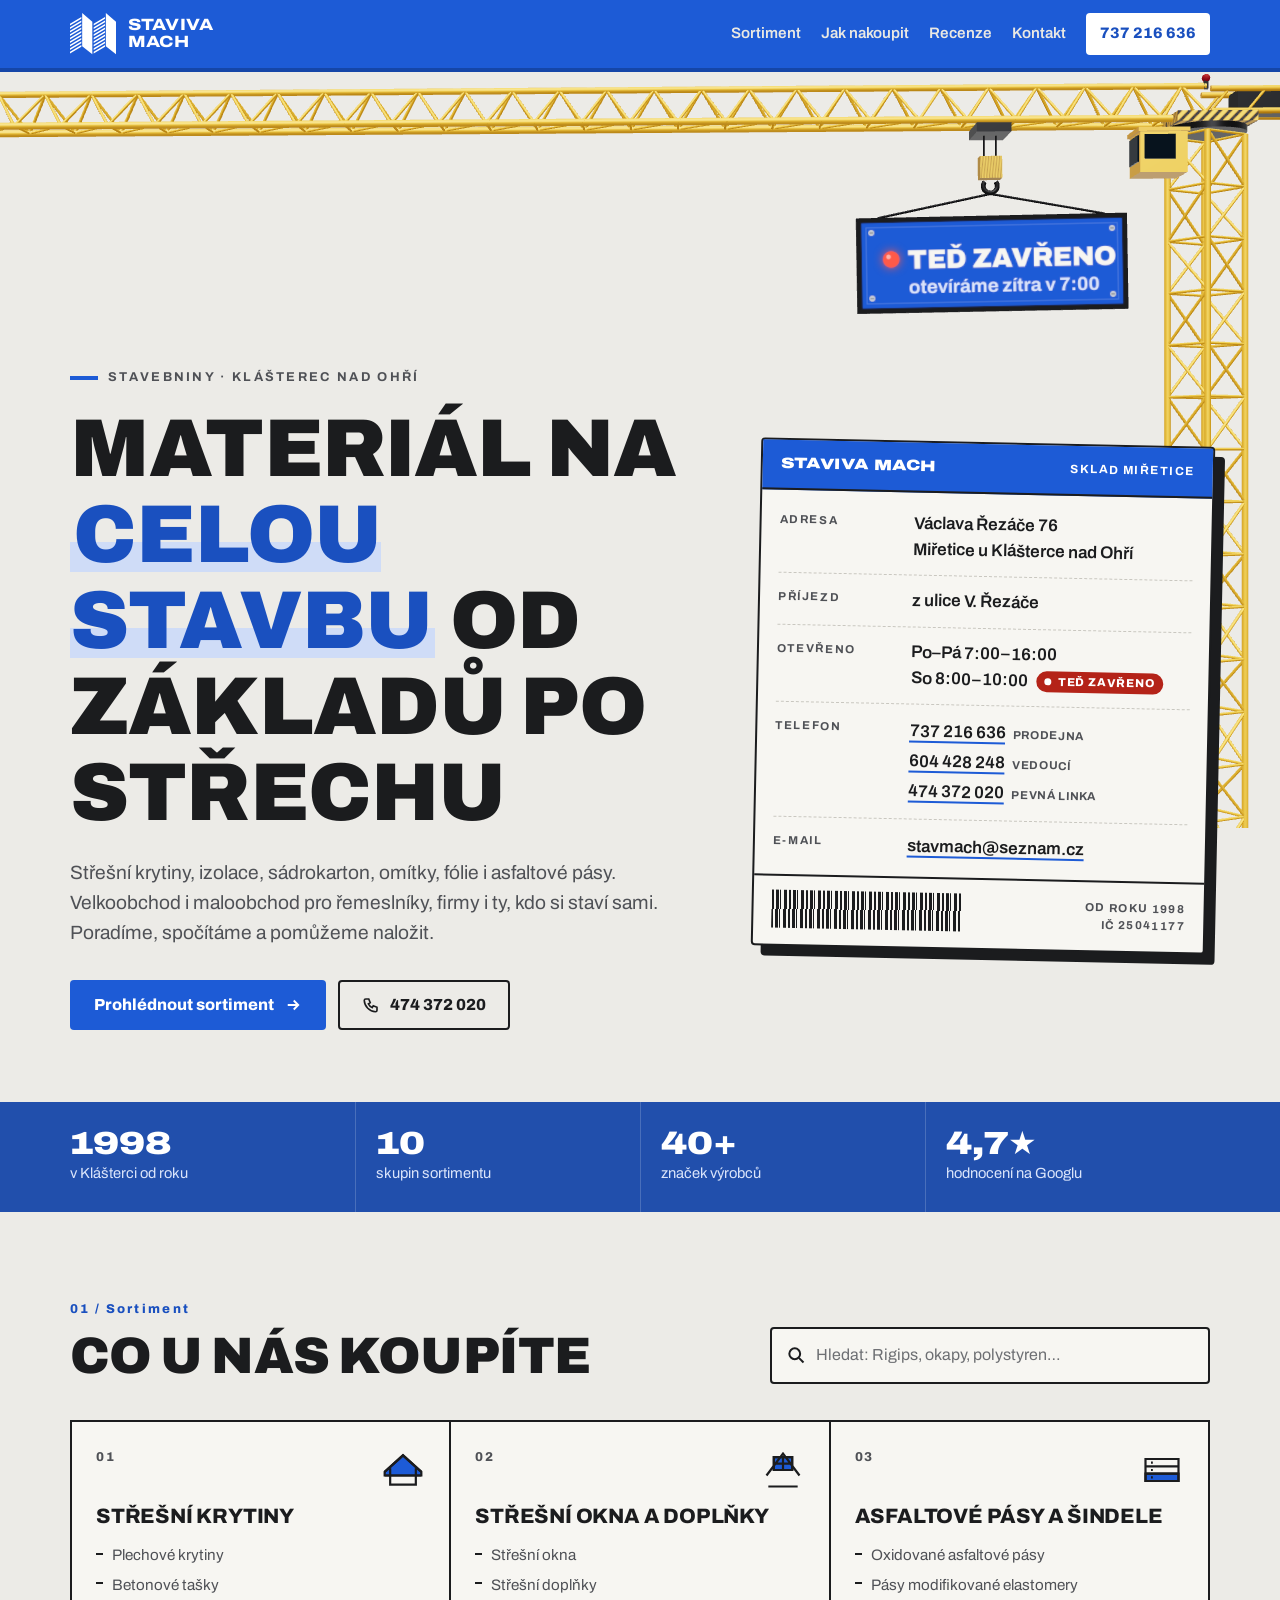
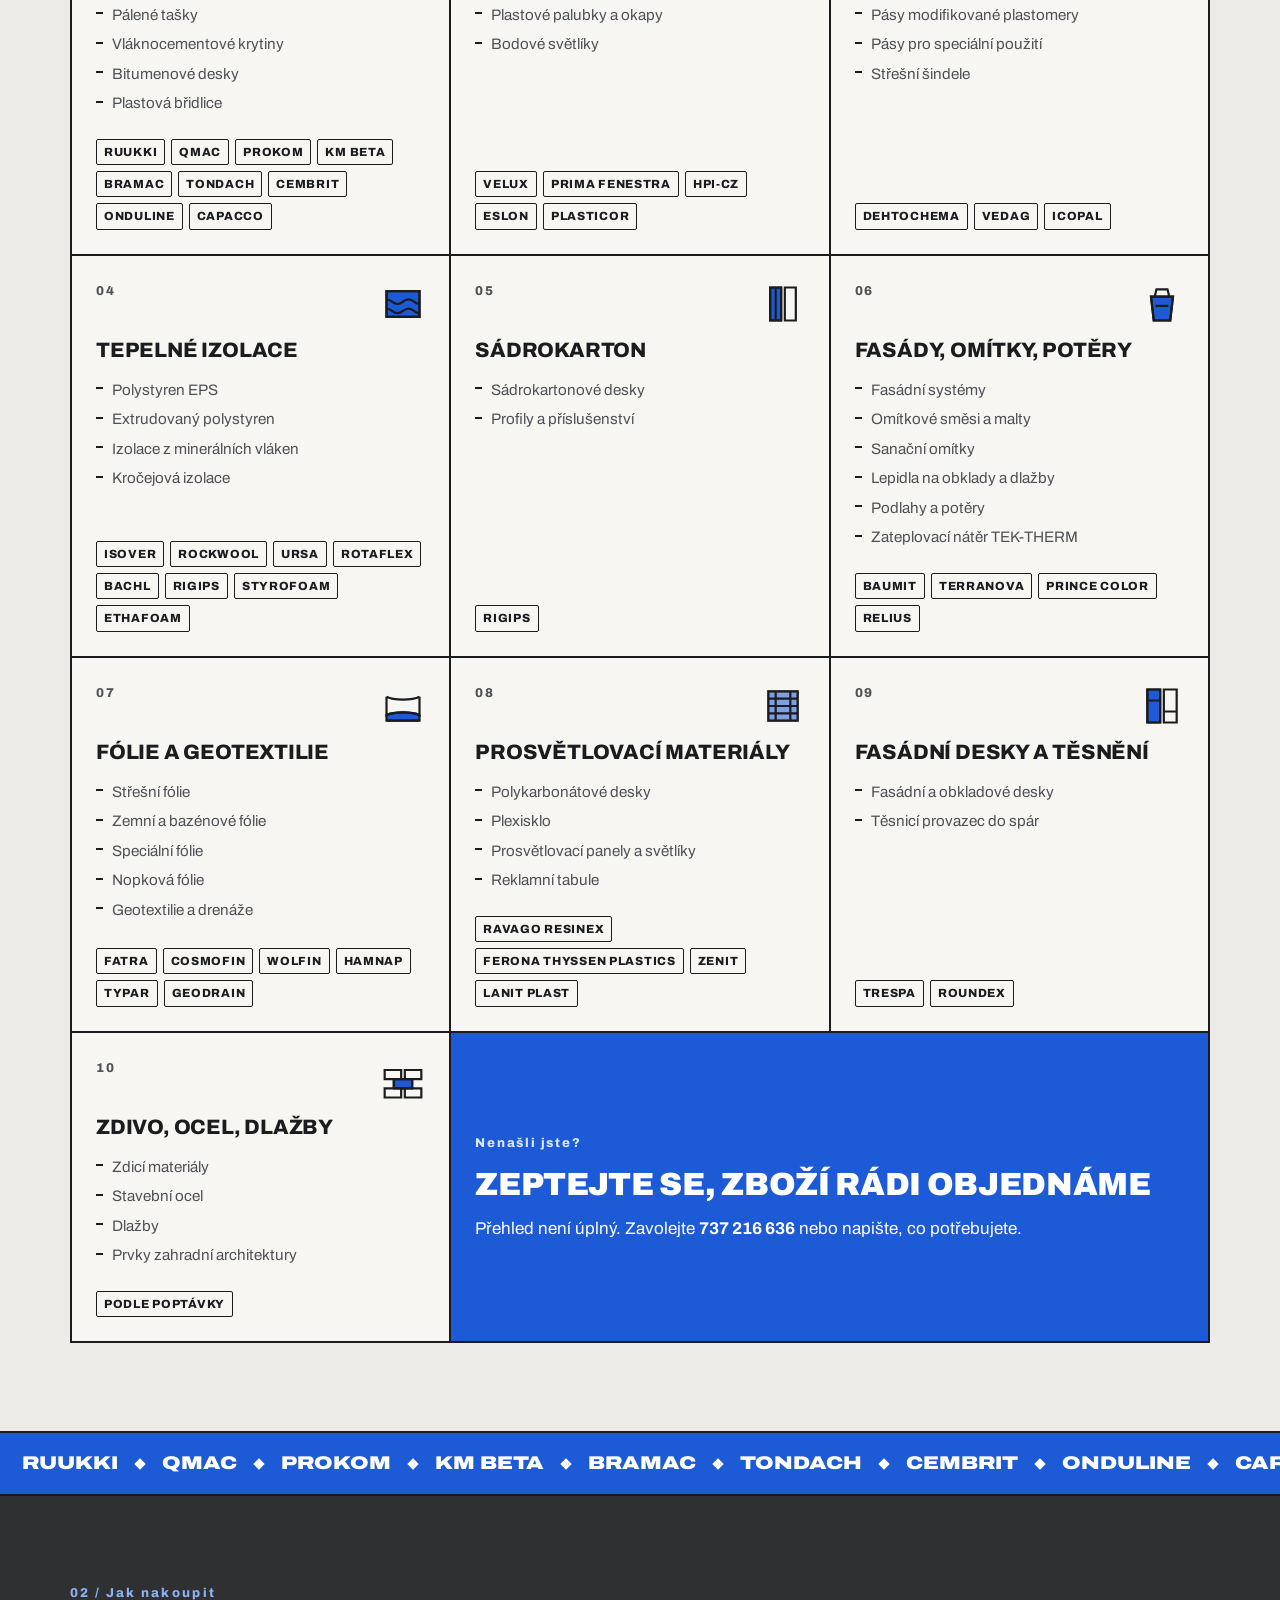
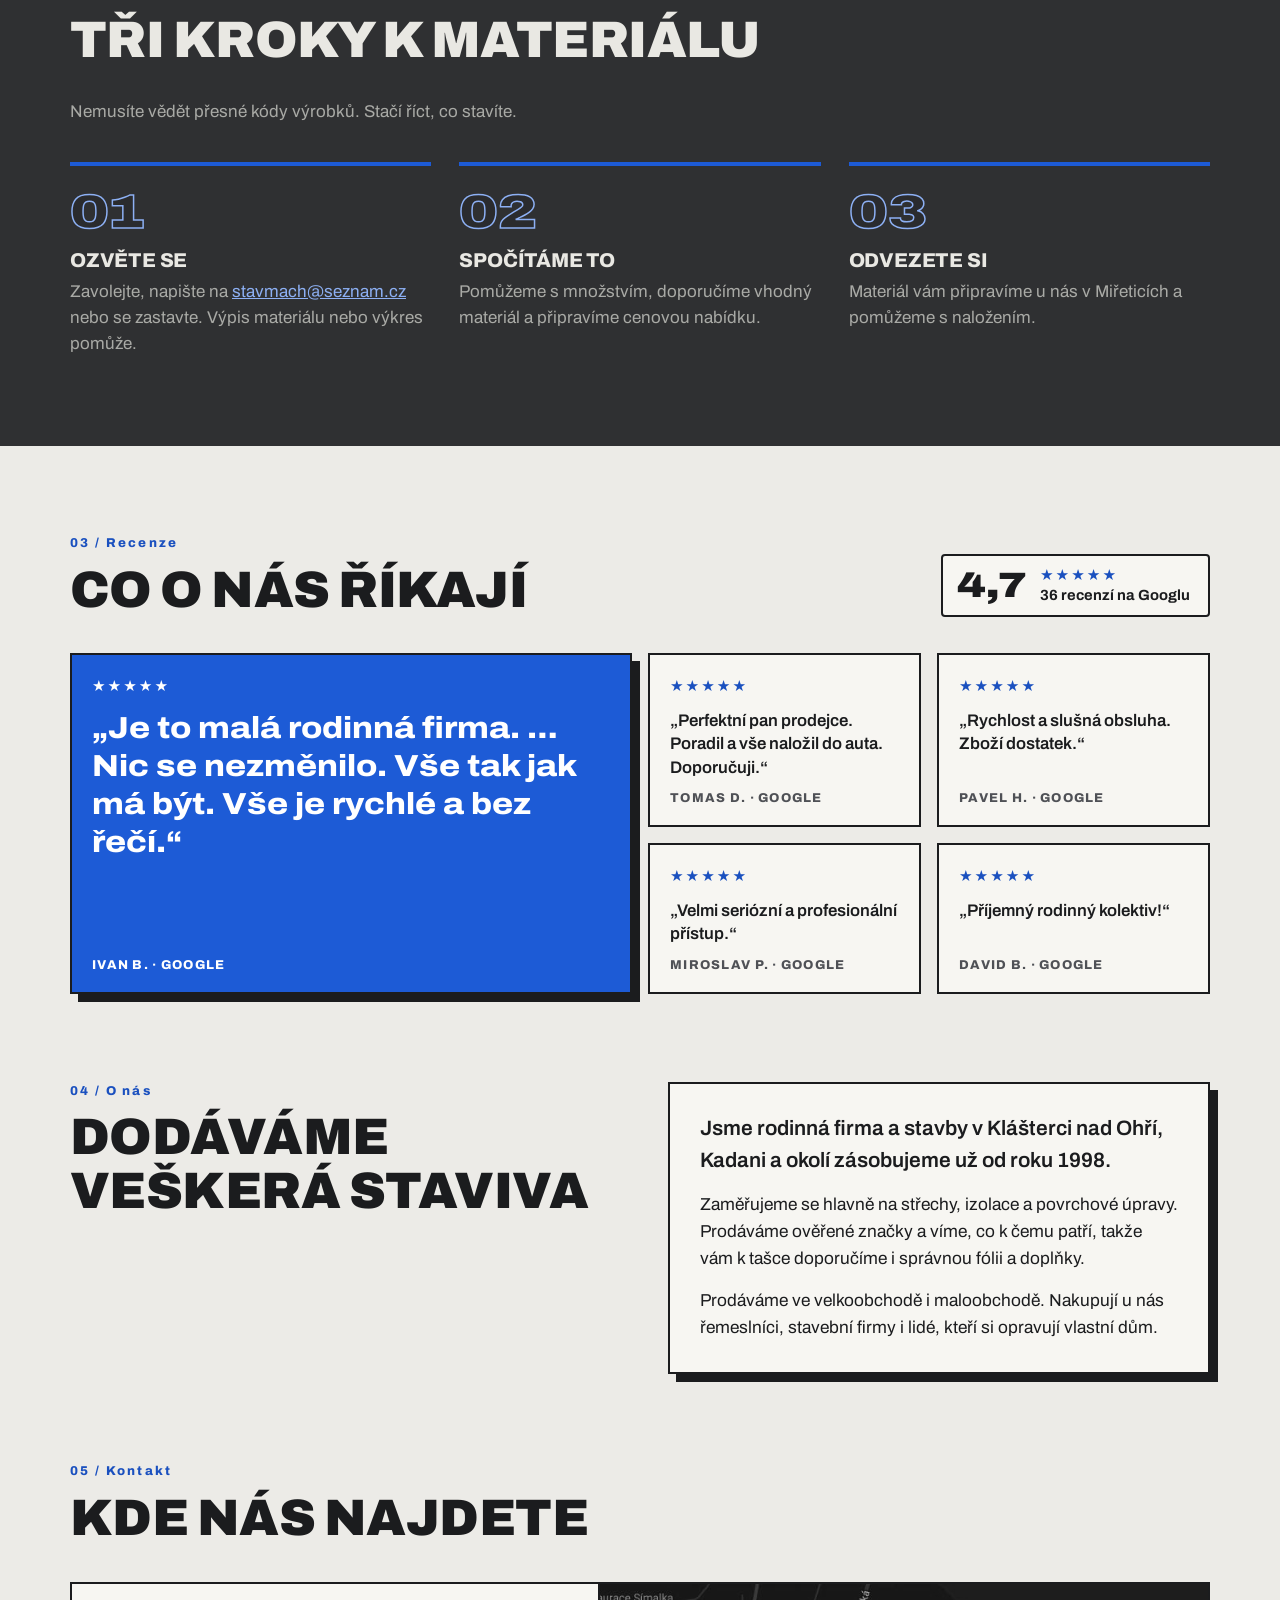
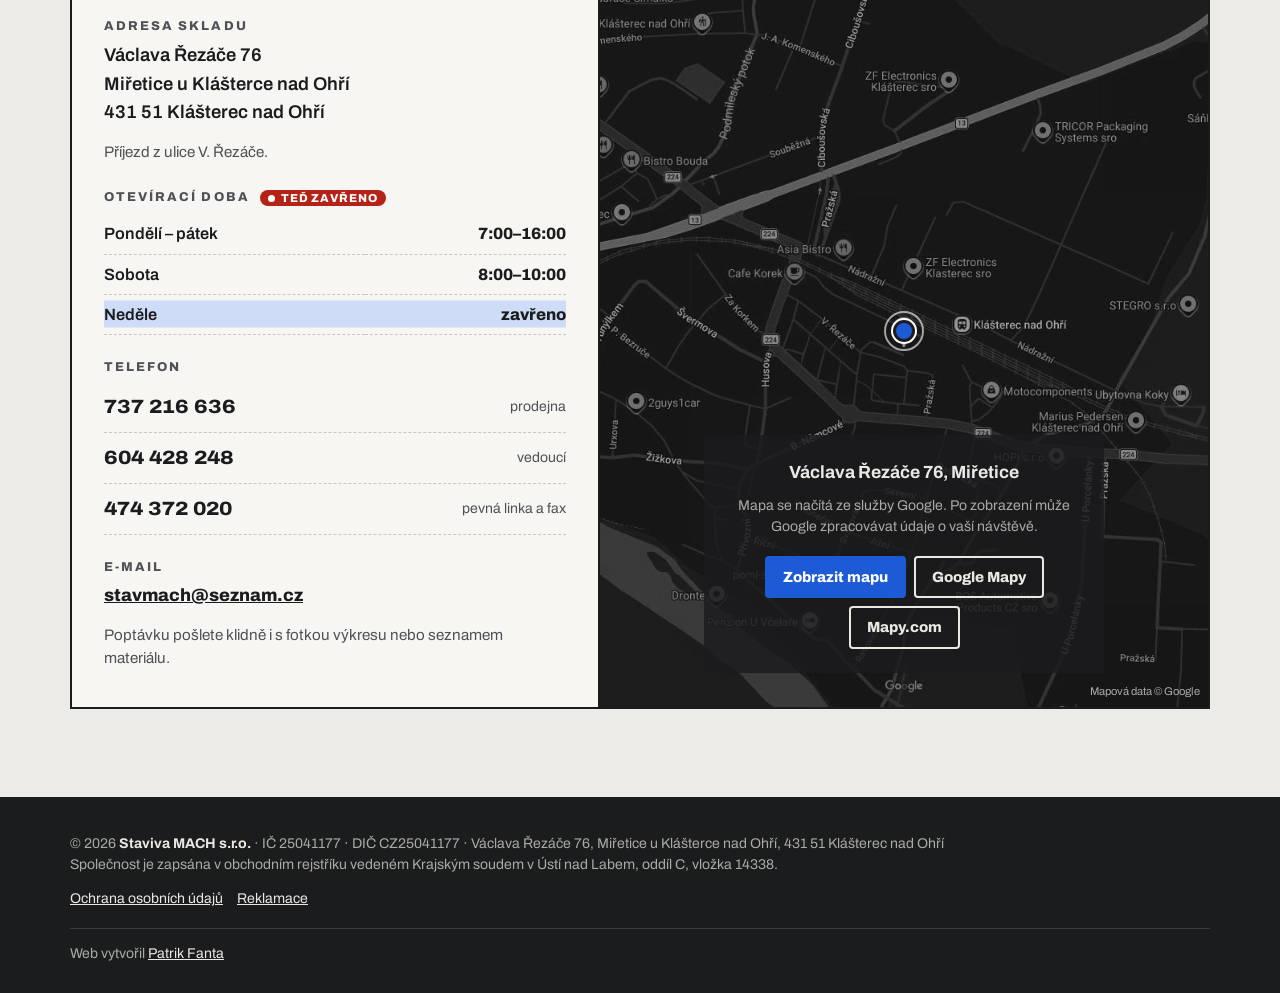
==== commit d9159e54: "Návrh: nová identita (modrá, logo podle předlohy), zatím nezveřejněno Co-Authored-By: Claude Opus 5." ====
--- a/index.html
+++ b/index.html
@@ -5,10 +5,10 @@
 <meta name="viewport" content="width=device-width, initial-scale=1">
 <title>Staviva MACH | Stavebniny Klášterec nad Ohří – Miřetice</title>
 <meta name="description" content="Stavebniny Staviva MACH v Miřeticích u Klášterce nad Ohří. Střešní krytiny, izolace, sádrokarton, omítky, fólie, asfaltové pásy a další stavební materiál od roku 1998.">
-<meta name="theme-color" content="#1b1c1e">
-<link rel="icon" href="favicon.svg?v=1" type="image/svg+xml">
+<meta name="theme-color" content="#1d5bd6">
+<link rel="icon" href="favicon.svg?v=2" type="image/svg+xml">
 <link rel="stylesheet" href="css/fonts.css?v=1">
-<link rel="stylesheet" href="css/style.css?v=16">
+<link rel="stylesheet" href="css/style.css?v=17">
 <script type="application/ld+json">
 {"@context":"https://schema.org","@type":"HardwareStore","name":"Staviva MACH s.r.o.","description":"Stavebniny – dodáváme veškerá staviva.","telephone":"+420737216636","email":"stavmach@seznam.cz","address":{"@type":"PostalAddress","streetAddress":"Václava Řezáče 76","addressLocality":"Klášterec nad Ohří – Miřetice","postalCode":"431 51","addressCountry":"CZ"},"taxID":"CZ25041177","foundingDate":"1998","geo":{"@type":"GeoCoordinates","latitude":50.3849069,"longitude":13.1947854},"openingHours":["Mo-Fr 07:00-16:00","Sa 08:00-10:00"],"aggregateRating":{"@type":"AggregateRating","ratingValue":"4.7","reviewCount":"36"}}
 </script>
@@ -19,11 +19,8 @@
 <header class="top">
   <div class="wrap top__inner">
     <a class="brand" href="./" aria-label="Staviva MACH – úvod">
-      <svg class="brand__mark" viewBox="0 0 40 40" aria-hidden="true">
-        <rect width="40" height="40" rx="3" fill="#f4c20d"/>
-        <g fill="#1b1c1e"><rect x="6" y="25" width="13" height="7"/><rect x="21" y="25" width="13" height="7"/><rect x="13" y="16" width="14" height="7"/><rect x="6" y="16" width="5" height="7"/><rect x="29" y="16" width="5" height="7"/><rect x="6" y="7" width="13" height="7"/><rect x="21" y="7" width="13" height="7"/></g>
-      </svg>
-      <span class="brand__text"><b>MACH</b><small>Staviva · stavebniny</small></span>
+      <svg class="brand__mark" viewBox="0 0 340 310" aria-hidden="true"><path fill="currentColor" d="M0 80.0L84 29.0L84 41.9L0 92.9ZM0 105.9L84 54.9L84 67.8L0 118.8ZM0 131.8L84 80.8L84 93.7L0 144.7ZM0 157.6L84 106.6L84 119.6L0 170.6ZM0 183.5L84 132.5L84 145.5L0 196.5ZM0 209.4L84 158.4L84 171.4L0 222.4ZM0 235.3L84 184.3L84 197.2L0 248.2ZM0 261.2L84 210.2L84 223.1L0 274.1ZM0 287.1L84 236.1L84 249.0L0 300.0ZM90 0L165 65L165 305L90 245ZM175 80.0L259 29.0L259 41.9L175 92.9ZM175 105.9L259 54.9L259 67.8L175 118.8ZM175 131.8L259 80.8L259 93.7L175 144.7ZM175 157.6L259 106.6L259 119.6L175 170.6ZM175 183.5L259 132.5L259 145.5L175 196.5ZM175 209.4L259 158.4L259 171.4L175 222.4ZM175 235.3L259 184.3L259 197.2L175 248.2ZM175 261.2L259 210.2L259 223.1L175 274.1ZM175 287.1L259 236.1L259 249.0L175 300.0ZM265 0L340 65L340 305L265 245Z"/></svg>
+      <span class="brand__text"><b>Staviva</b><b>Mach</b></span>
     </a>
     <nav class="top__nav" aria-label="Hlavní">
       <a href="#sortiment">Sortiment</a>
@@ -315,7 +312,7 @@
 <script src="js/main.js?v=3"></script>
 <!-- 3D jeřáb v pozadí jen na širších obrazovkách (three.js, MIT, hostováno lokálně) -->
 <script type="importmap">{"imports":{"three":"./js/vendor/three.module.min.js"}}</script>
-<script type="module">if (matchMedia('(min-width:760px)').matches) import('./js/crane-scene.js?v=5').catch(() => {});</script>
+<script type="module">if (matchMedia('(min-width:760px)').matches) import('./js/crane-scene.js?v=8').catch(() => {});</script>
 <!-- Anonymní měření návštěvnosti bez cookies (GoatCounter), skript hostovaný lokálně -->
 <script data-goatcounter="https://stavivamach.goatcounter.com/count" async src="js/count.js"></script>
 </body>
--- a/css/style.css
+++ b/css/style.css
@@ -351,3 +351,67 @@
 @media (min-width:760px){.has-crane3d .hero{padding-top:290px}}
 .label .tels small{white-space:nowrap}
 @media (max-width:420px){.label .tels small{font-size:.64rem;letter-spacing:.03em;margin-left:2px}}
+
+/* ===================================================================
+   Nová identita Staviva MACH (logo 10/2026): modrá je hlavní barva,
+   žlutá zůstává jen pro jeřáb a výstražné pruhy.
+   =================================================================== */
+:root{
+  --blue:#1d5bd6;        /* barva loga – plochy pod bílým textem (5.9:1) */
+  --blue-deep:#1546a8;   /* hover, tmavší plochy */
+  --blue-text:#1a50bf;   /* modrá pro text na světlém pozadí (6.6:1 na --bg) */
+  --blue-soft:#cfdcf7;   /* zvýraznění pod tmavým textem */
+  --blue-on-dark:#8db0f4;/* modrá pro text na tmavém pozadí (7.4:1) */
+}
+.skip{background:var(--blue);color:#fff}
+.sec-dark :focus-visible,.foot :focus-visible{outline-color:var(--blue-on-dark)}
+:focus-visible{outline-color:var(--blue)}
+
+/* hlavička v barvě loga */
+.top{background:var(--blue);border-bottom:4px solid var(--blue-deep)}
+.brand{color:#fff;gap:12px}
+.brand__mark{width:46px;height:42px}
+.brand__text b{font-stretch:118%;font-weight:800;font-size:1.02rem;letter-spacing:.01em;line-height:1.02;text-transform:uppercase}
+.top__nav a:not(.top__tel):hover{color:#fff;text-decoration:underline;text-underline-offset:5px}
+.top__tel{background:#fff;color:var(--blue-text)}
+.top__tel:hover{background:var(--blue-soft)}
+
+.btn-y{background:var(--blue);color:#fff}
+.btn-y:hover{background:var(--blue-deep)}
+.eyebrow::before{background:var(--blue)}
+.hero h1 mark{background:linear-gradient(transparent 58%,var(--blue-soft) 58%,var(--blue-soft) 92%,transparent 92%);color:var(--blue-text)}
+
+.label__head{background:var(--blue);color:#fff}
+.label dd a{border-bottom-color:var(--blue)}
+.label dd a:hover,.phones a:hover{background:var(--blue-soft)}
+
+.facts{background:var(--blue-deep)}
+.facts li{border-color:rgba(255,255,255,.18)!important}
+.facts b{color:#fff}
+.facts span{color:#dbe5fb}
+
+.num,.tag{color:var(--blue-text)}
+.sec-dark .num{color:var(--blue-on-dark)}
+.finder:focus-within{box-shadow:0 0 0 3px var(--blue-soft)}
+.cat__ic .y{fill:var(--blue)}
+.hit{background:var(--blue-soft)}
+.steps li{border-top-color:var(--blue)}
+.steps li::before{-webkit-text-stroke-color:var(--blue-on-dark)}
+.steps a{color:var(--blue-on-dark)}
+
+.marquee{background:var(--blue);color:#fff}
+.marquee span::after{background:#fff}
+
+.back{border-bottom-color:var(--blue)}
+.cat--cta{background:var(--blue);color:#fff}
+.cat--cta:hover{background:var(--blue-deep)}
+.cat--cta .cat__no{color:#dbe5fb}
+.rv-score:hover{background:var(--blue-soft)}
+.rv-score .rv-stars,.rv .rv-stars{color:var(--blue-text)}
+.rv-score:hover .rv-stars{color:var(--blue-text)}
+.rv--big{background:var(--blue);color:#fff}
+.rv--big .rv-stars,.rv--big figcaption{color:#fff}
+.hours tr.is-today th,.hours tr.is-today td{background:linear-gradient(transparent 15%,var(--blue-soft) 15%,var(--blue-soft) 85%,transparent 85%)}
+.map-pin{background:var(--blue);box-shadow:0 0 0 2px #fff}
+.map-pin::after{border-color:#fff}
+@media (min-width:760px){.facts,.sec-dark{background:rgba(27,28,30,.9)}.facts{background:rgba(21,70,168,.94)}}
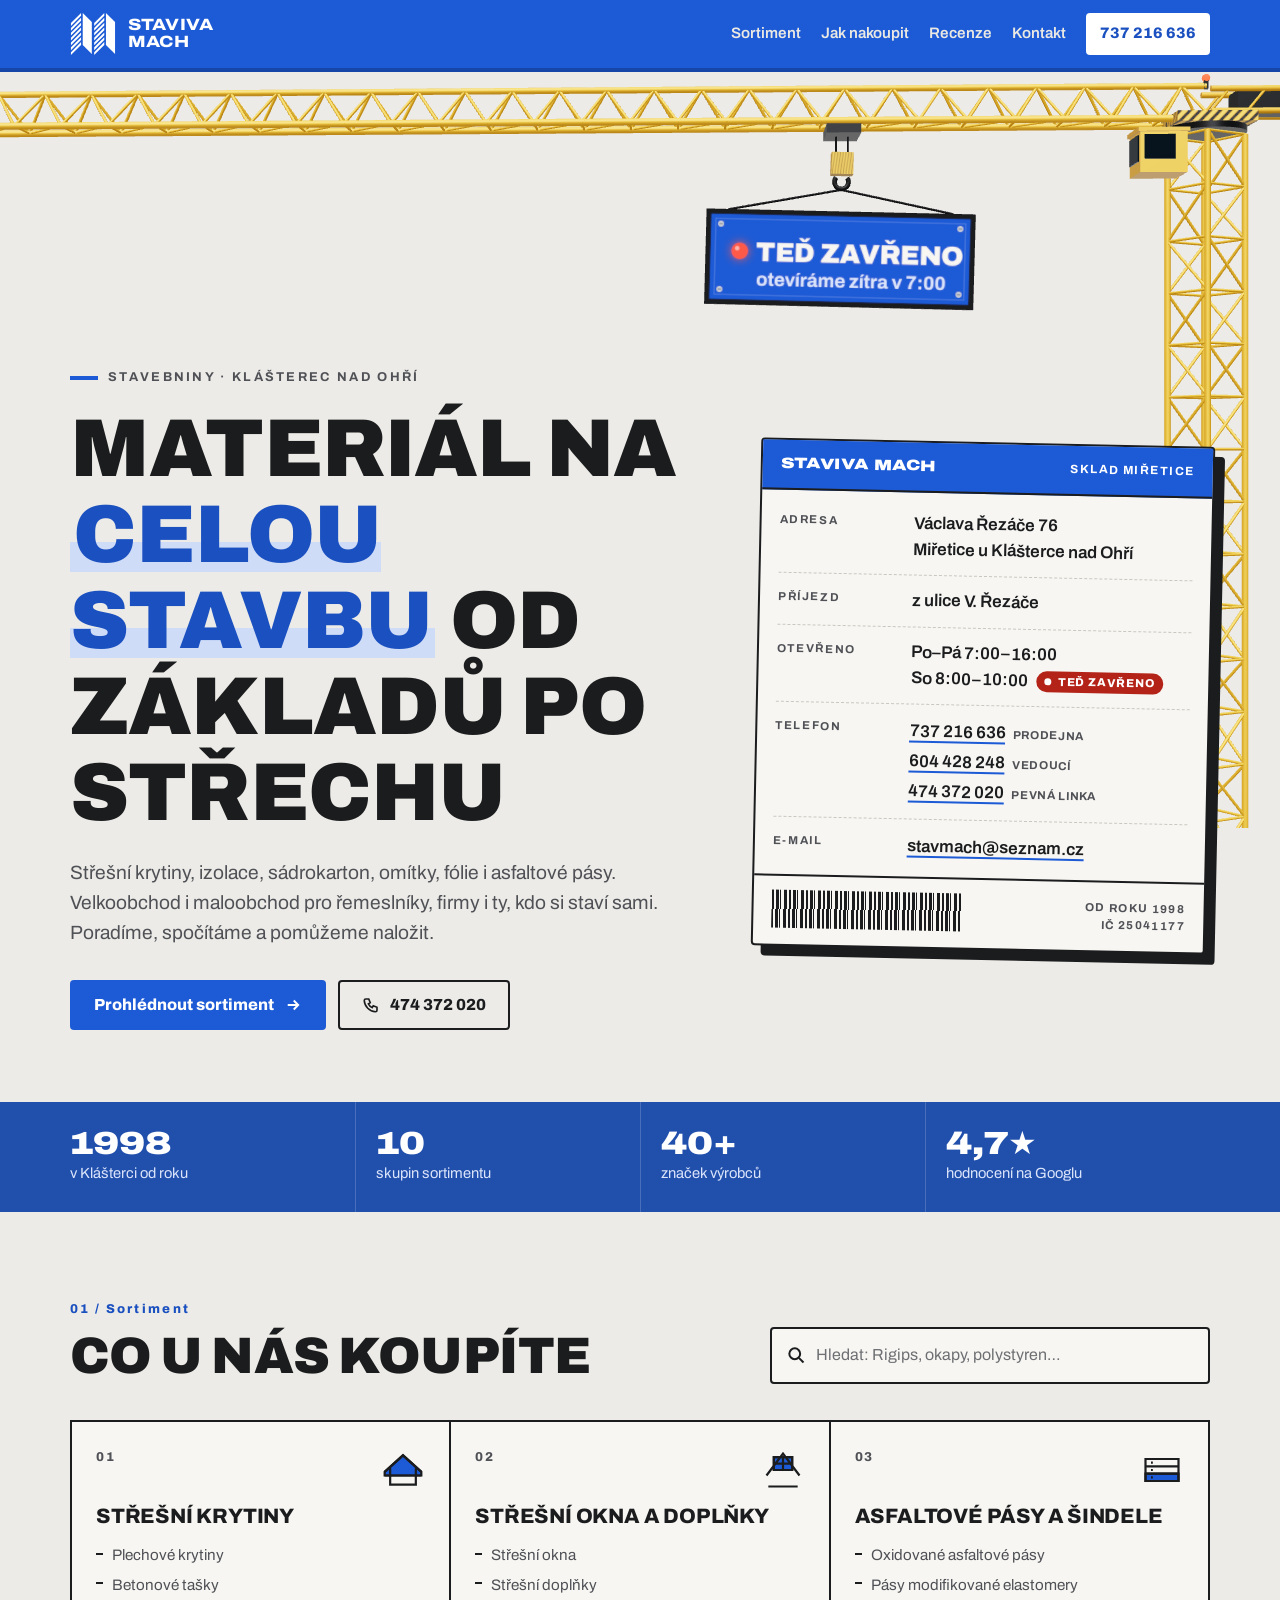
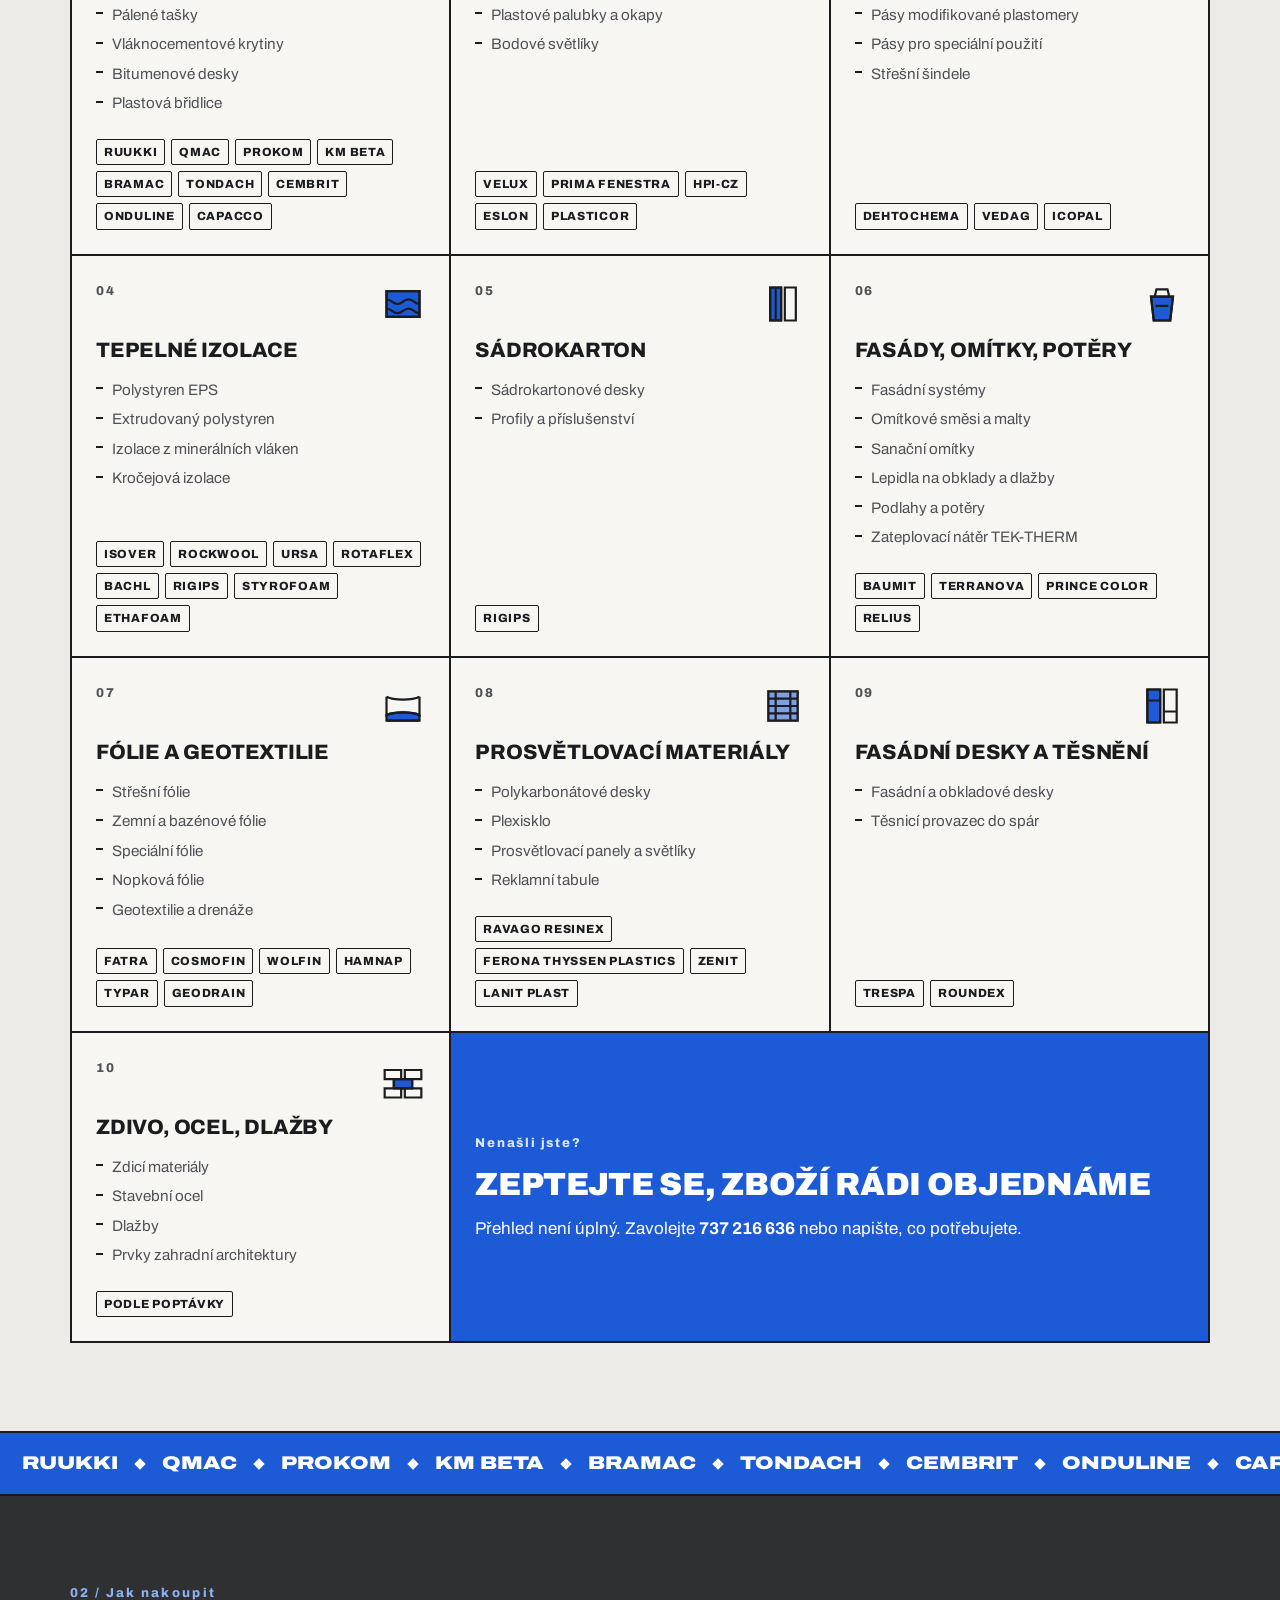
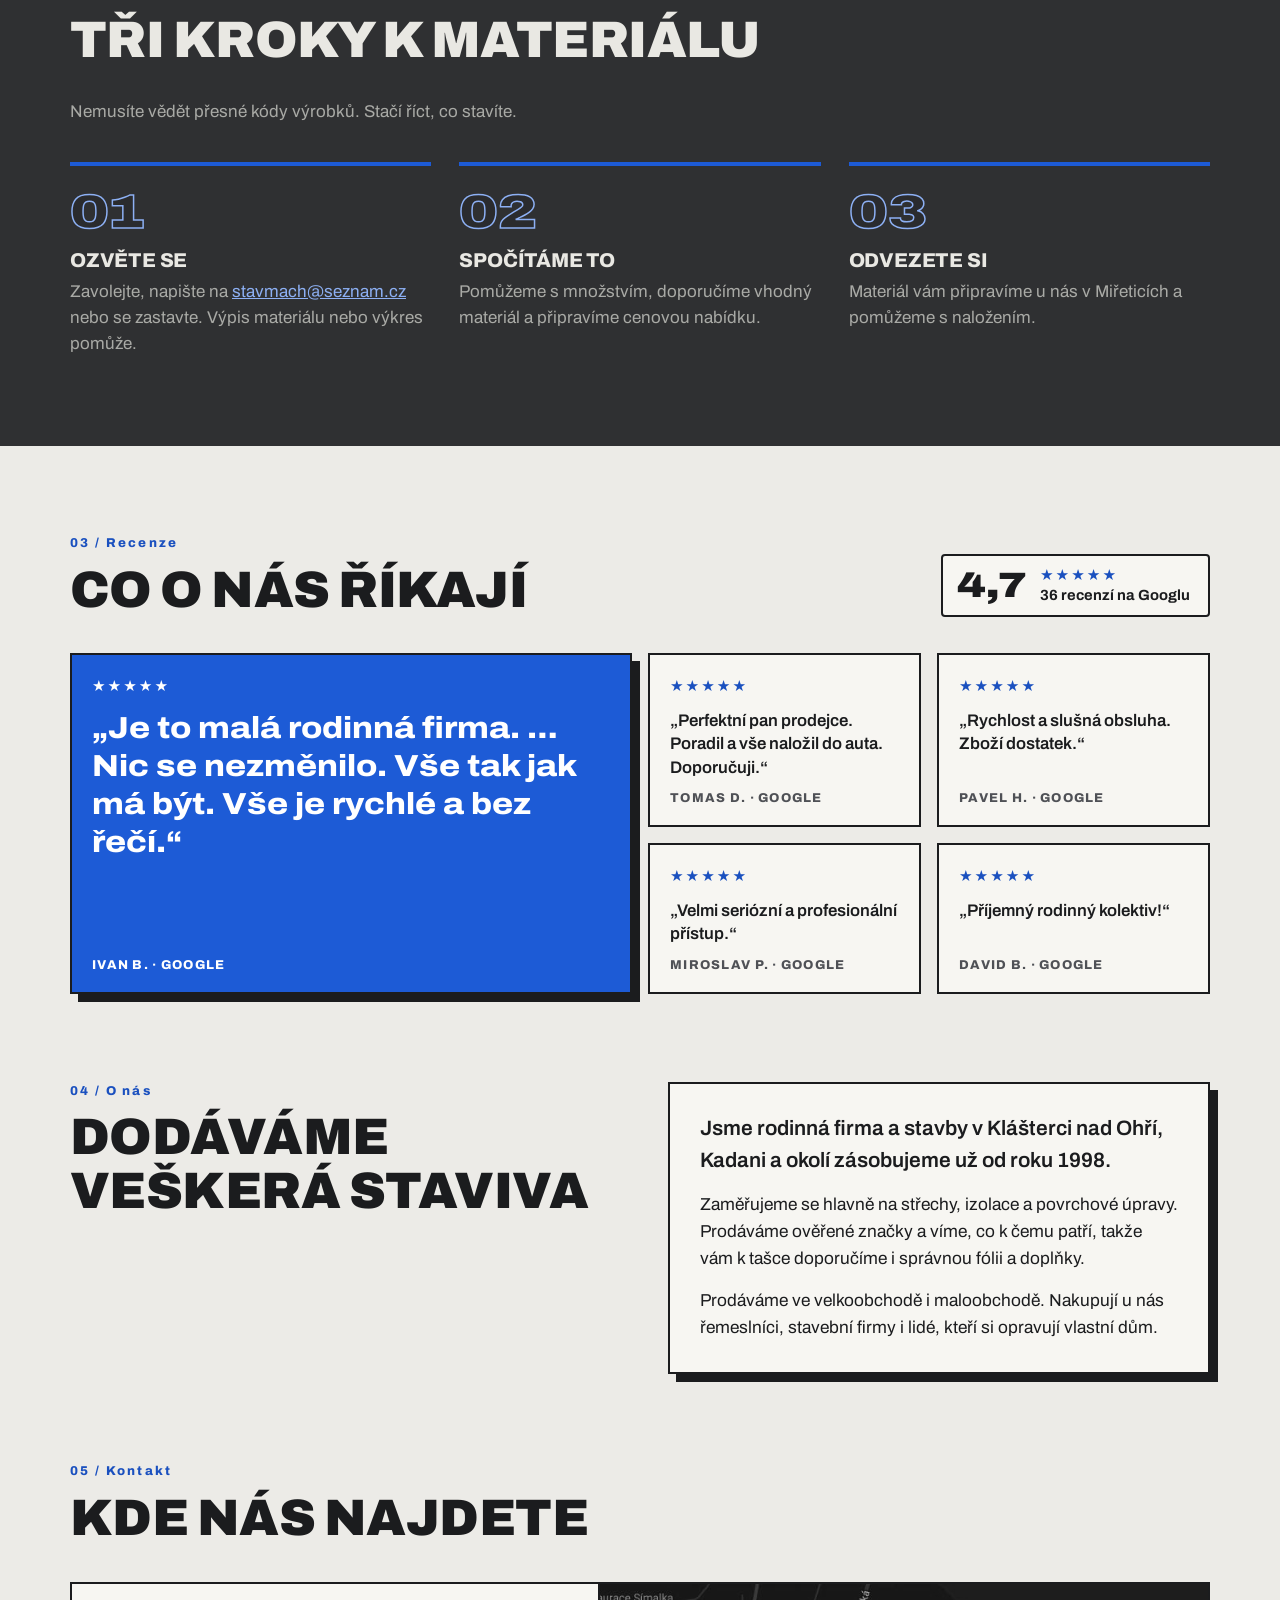
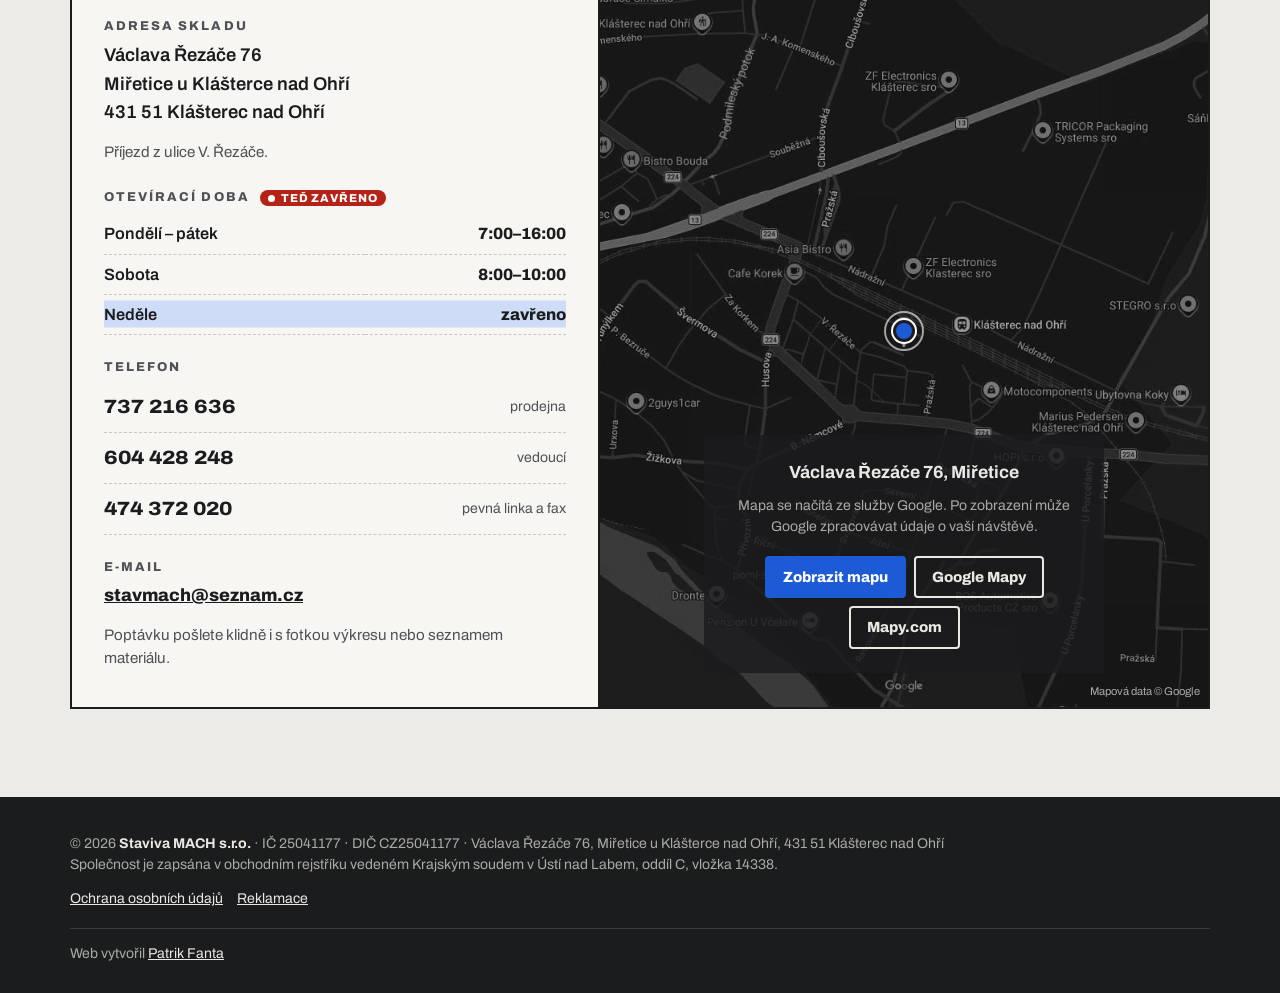
==== commit 4f26e02b: "Návrh: logo opraveno podle předlohy (7 čar, 45°) Co-Authored-By: Claude Opus 5.5 <noreply@anthropic." ====
--- a/index.html
+++ b/index.html
@@ -6,7 +6,7 @@
 <title>Staviva MACH | Stavebniny Klášterec nad Ohří – Miřetice</title>
 <meta name="description" content="Stavebniny Staviva MACH v Miřeticích u Klášterce nad Ohří. Střešní krytiny, izolace, sádrokarton, omítky, fólie, asfaltové pásy a další stavební materiál od roku 1998.">
 <meta name="theme-color" content="#1d5bd6">
-<link rel="icon" href="favicon.svg?v=2" type="image/svg+xml">
+<link rel="icon" href="favicon.svg?v=3" type="image/svg+xml">
 <link rel="stylesheet" href="css/fonts.css?v=1">
 <link rel="stylesheet" href="css/style.css?v=17">
 <script type="application/ld+json">
@@ -19,7 +19,7 @@
 <header class="top">
   <div class="wrap top__inner">
     <a class="brand" href="./" aria-label="Staviva MACH – úvod">
-      <svg class="brand__mark" viewBox="0 0 340 310" aria-hidden="true"><path fill="currentColor" d="M0 80.0L84 29.0L84 41.9L0 92.9ZM0 105.9L84 54.9L84 67.8L0 118.8ZM0 131.8L84 80.8L84 93.7L0 144.7ZM0 157.6L84 106.6L84 119.6L0 170.6ZM0 183.5L84 132.5L84 145.5L0 196.5ZM0 209.4L84 158.4L84 171.4L0 222.4ZM0 235.3L84 184.3L84 197.2L0 248.2ZM0 261.2L84 210.2L84 223.1L0 274.1ZM0 287.1L84 236.1L84 249.0L0 300.0ZM90 0L165 65L165 305L90 245ZM175 80.0L259 29.0L259 41.9L175 92.9ZM175 105.9L259 54.9L259 67.8L175 118.8ZM175 131.8L259 80.8L259 93.7L175 144.7ZM175 157.6L259 106.6L259 119.6L175 170.6ZM175 183.5L259 132.5L259 145.5L175 196.5ZM175 209.4L259 158.4L259 171.4L175 222.4ZM175 235.3L259 184.3L259 197.2L175 248.2ZM175 261.2L259 210.2L259 223.1L175 274.1ZM175 287.1L259 236.1L259 249.0L175 300.0ZM265 0L340 65L340 305L265 245Z"/></svg>
+      <svg class="brand__mark" viewBox="0 0 655 624" aria-hidden="true"><path fill="currentColor" d="M0 150L150 0L150 42L0 192ZM0 222L150 72L150 114L0 264ZM0 294L150 144L150 186L0 336ZM0 366L150 216L150 258L0 408ZM0 438L150 288L150 330L0 480ZM0 510L150 360L150 402L0 552ZM0 582L150 432L150 474L0 624ZM175 0L310 135L310 609L175 474ZM345 150L495 0L495 42L345 192ZM345 222L495 72L495 114L345 264ZM345 294L495 144L495 186L345 336ZM345 366L495 216L495 258L345 408ZM345 438L495 288L495 330L345 480ZM345 510L495 360L495 402L345 552ZM345 582L495 432L495 474L345 624ZM520 0L655 135L655 609L520 474Z"/></svg>
       <span class="brand__text"><b>Staviva</b><b>Mach</b></span>
     </a>
     <nav class="top__nav" aria-label="Hlavní">
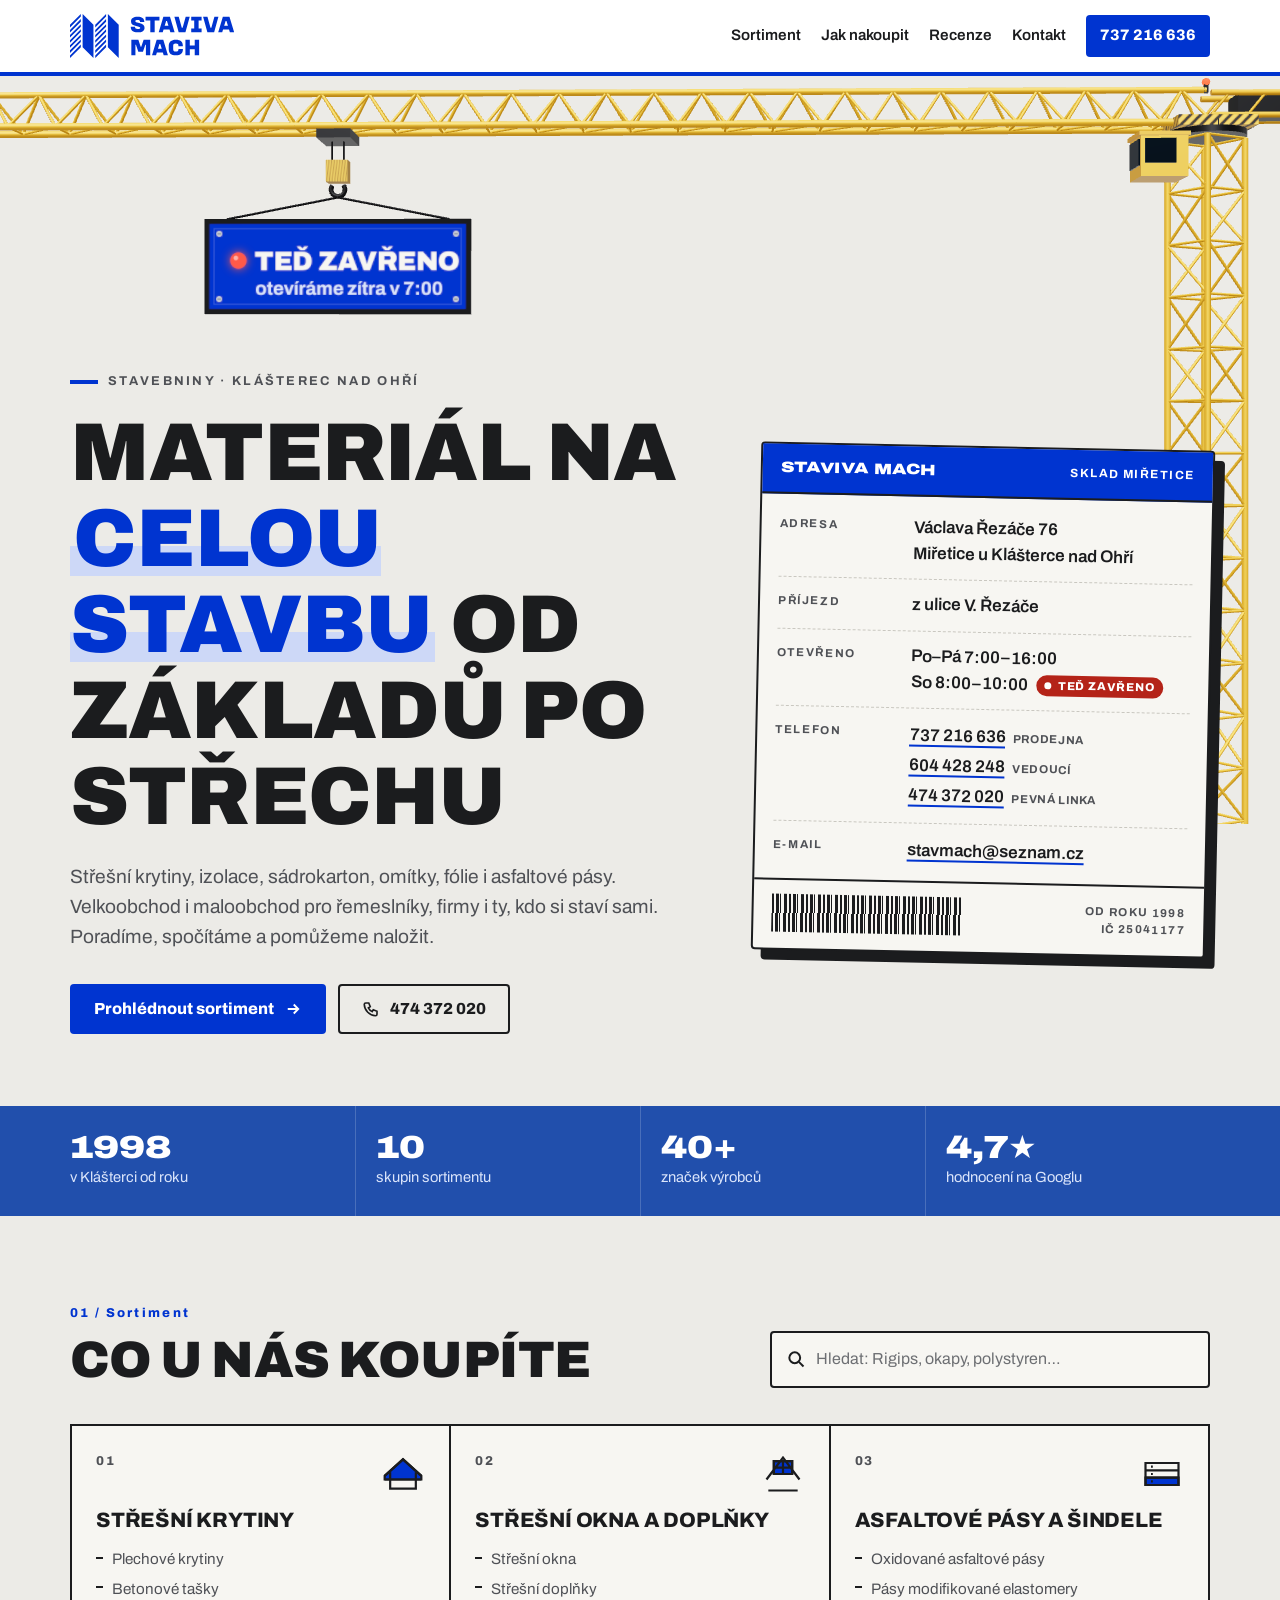
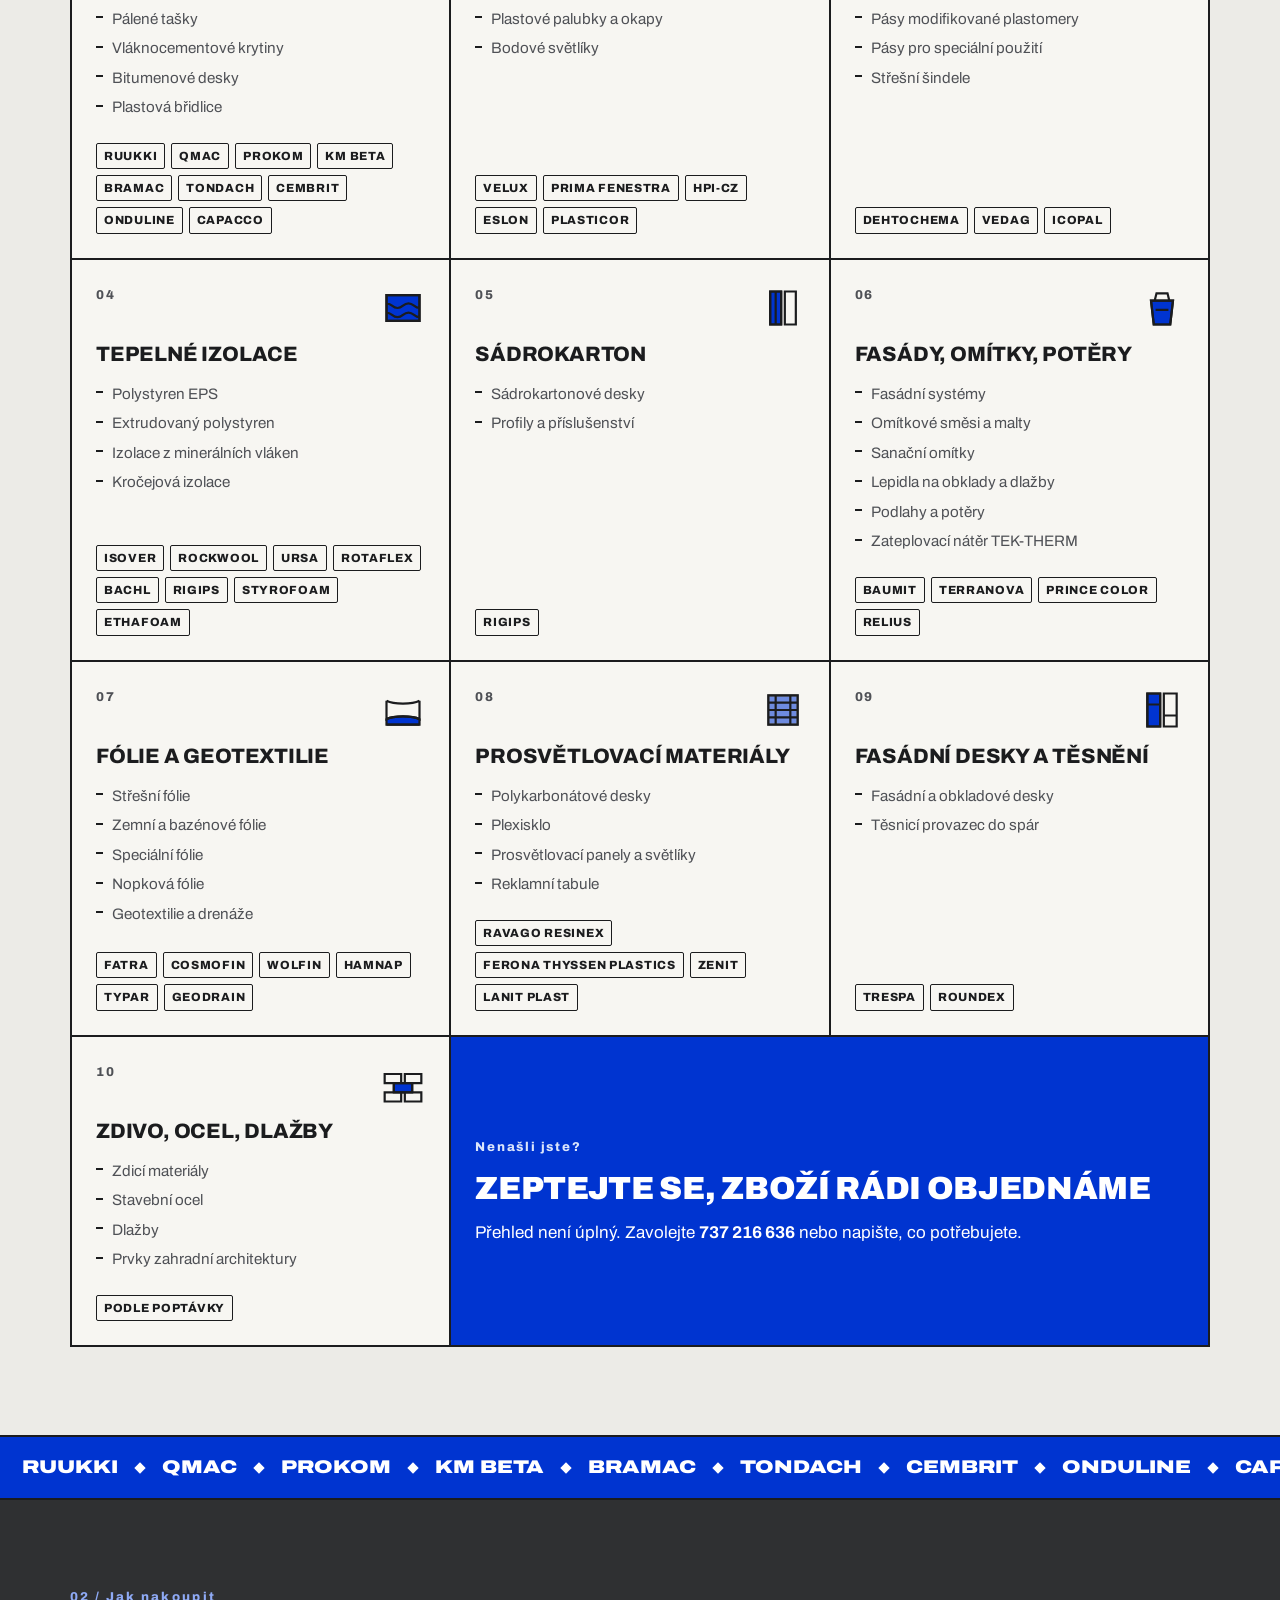
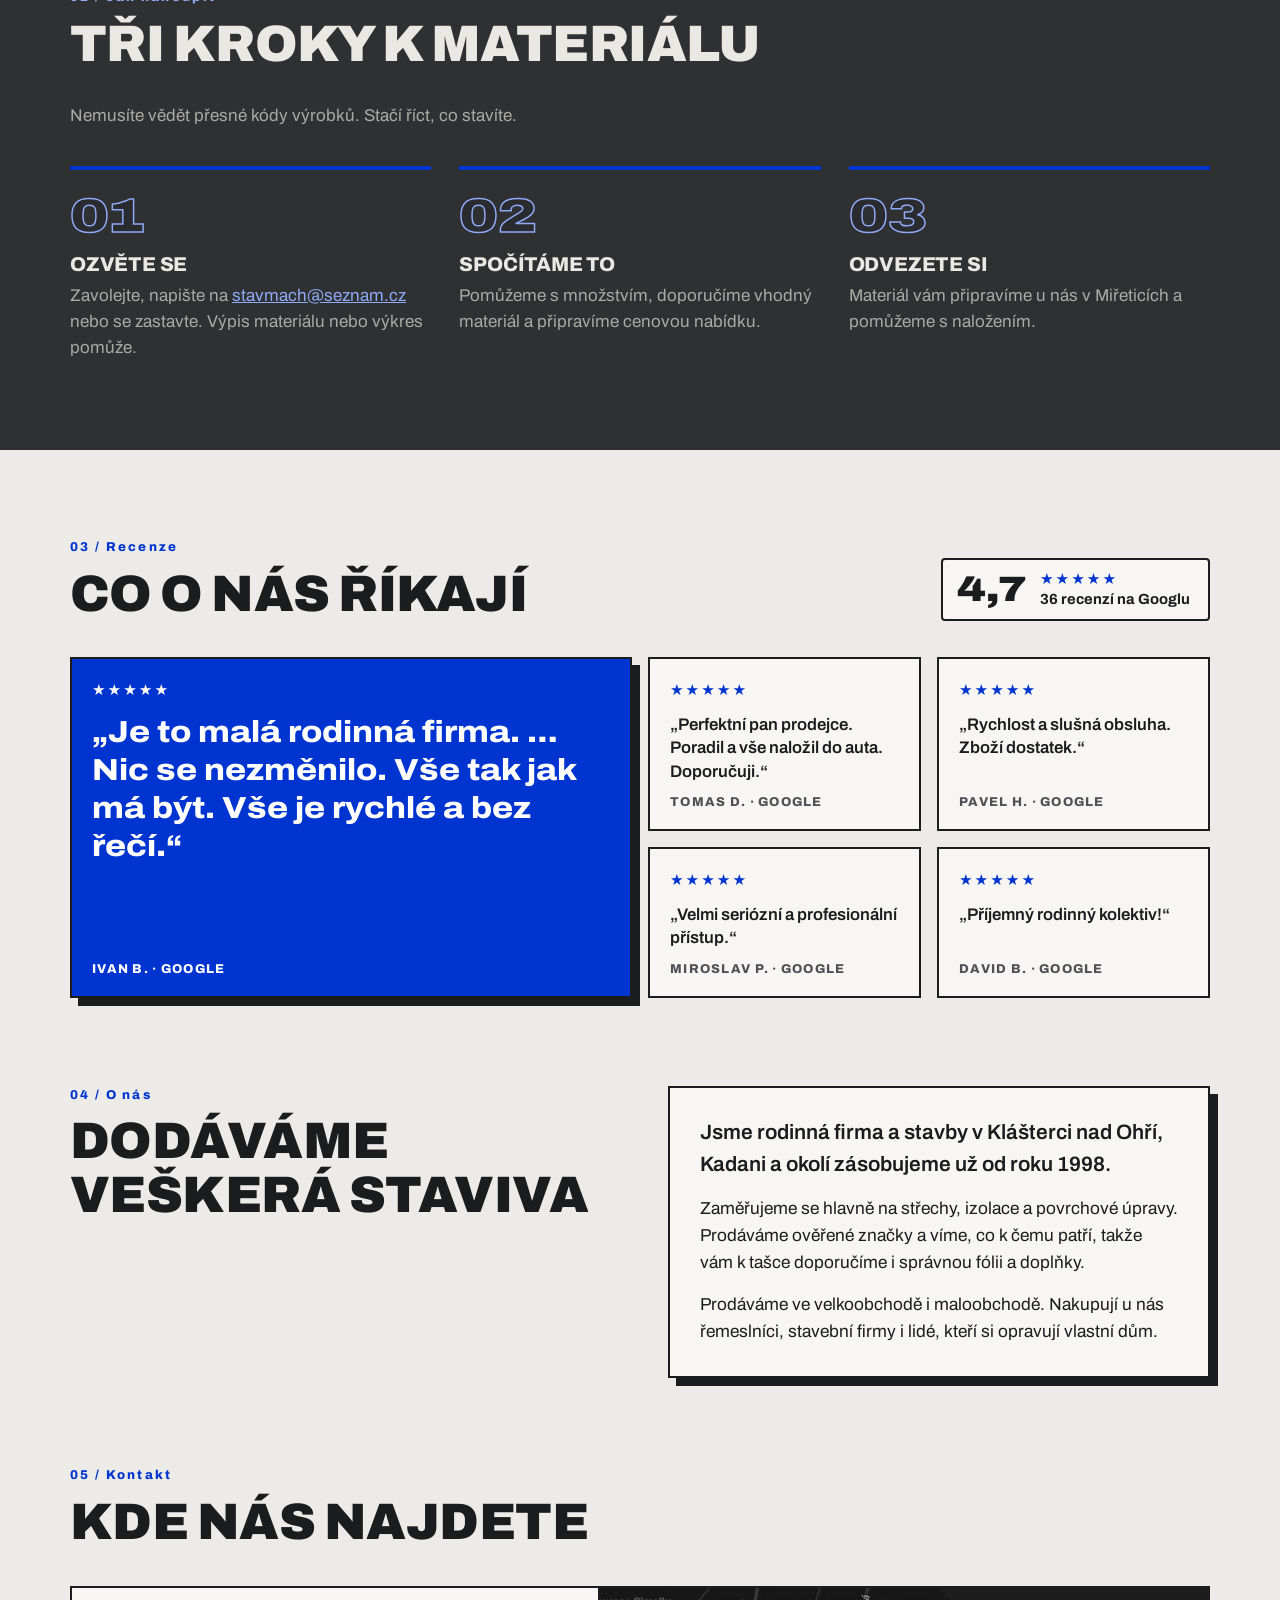
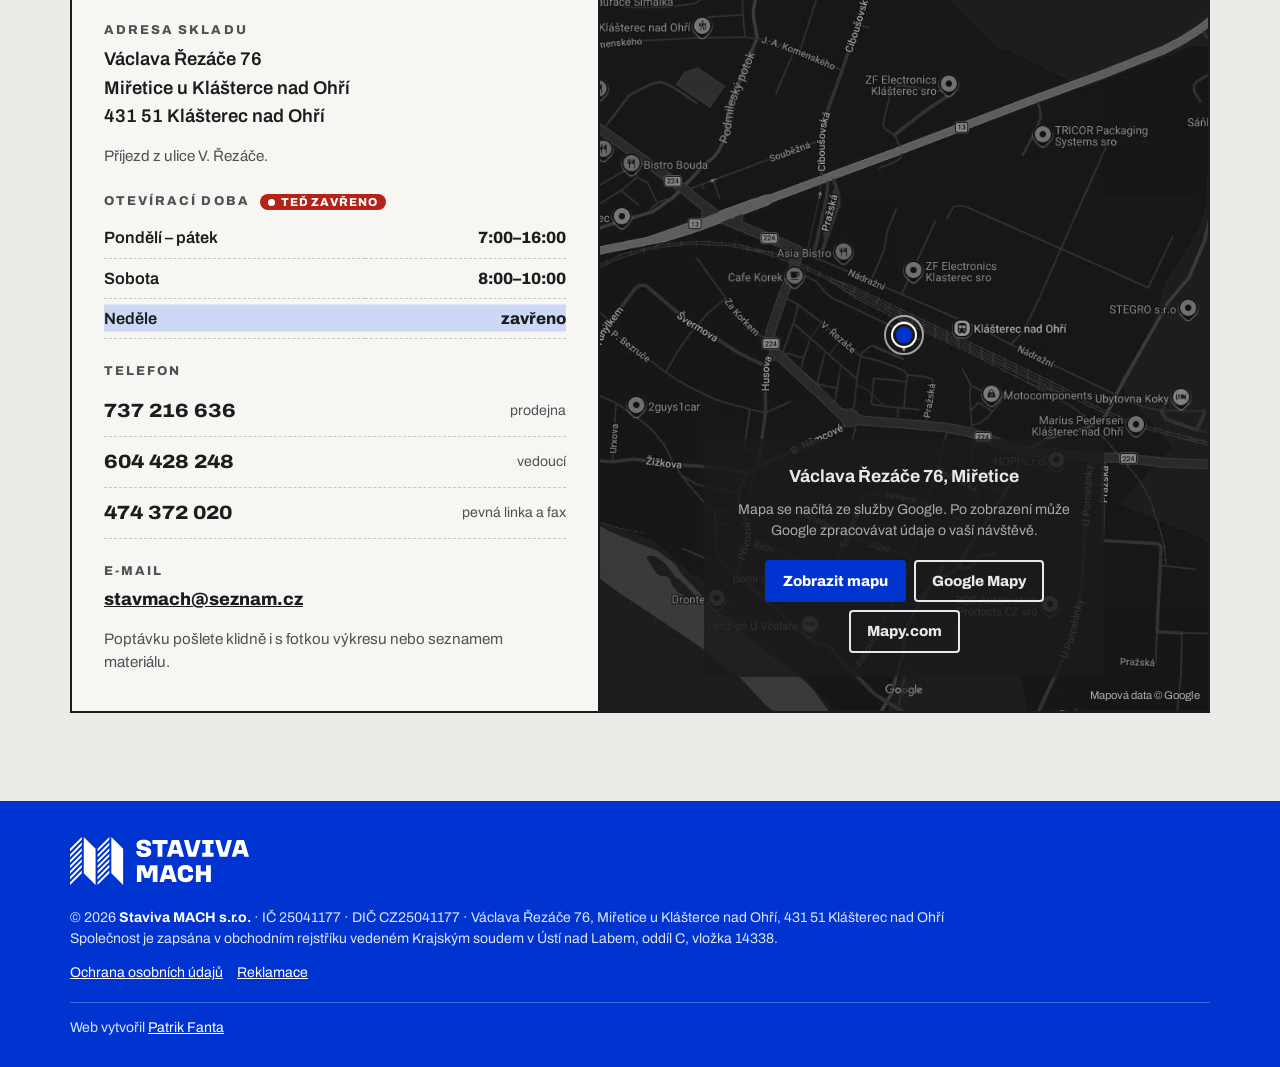
==== commit a4f1957e: "Návrh: originální logo z PDF klienta (#0034D0), bílá hlavička, inverzní logo v modré patičce Co-Auth" ====
--- a/index.html
+++ b/index.html
@@ -5,10 +5,10 @@
 <meta name="viewport" content="width=device-width, initial-scale=1">
 <title>Staviva MACH | Stavebniny Klášterec nad Ohří – Miřetice</title>
 <meta name="description" content="Stavebniny Staviva MACH v Miřeticích u Klášterce nad Ohří. Střešní krytiny, izolace, sádrokarton, omítky, fólie, asfaltové pásy a další stavební materiál od roku 1998.">
-<meta name="theme-color" content="#1d5bd6">
-<link rel="icon" href="favicon.svg?v=3" type="image/svg+xml">
+<meta name="theme-color" content="#ffffff">
+<link rel="icon" href="favicon.svg?v=4" type="image/svg+xml">
 <link rel="stylesheet" href="css/fonts.css?v=1">
-<link rel="stylesheet" href="css/style.css?v=17">
+<link rel="stylesheet" href="css/style.css?v=18">
 <script type="application/ld+json">
 {"@context":"https://schema.org","@type":"HardwareStore","name":"Staviva MACH s.r.o.","description":"Stavebniny – dodáváme veškerá staviva.","telephone":"+420737216636","email":"stavmach@seznam.cz","address":{"@type":"PostalAddress","streetAddress":"Václava Řezáče 76","addressLocality":"Klášterec nad Ohří – Miřetice","postalCode":"431 51","addressCountry":"CZ"},"taxID":"CZ25041177","foundingDate":"1998","geo":{"@type":"GeoCoordinates","latitude":50.3849069,"longitude":13.1947854},"openingHours":["Mo-Fr 07:00-16:00","Sa 08:00-10:00"],"aggregateRating":{"@type":"AggregateRating","ratingValue":"4.7","reviewCount":"36"}}
 </script>
@@ -19,8 +19,7 @@
 <header class="top">
   <div class="wrap top__inner">
     <a class="brand" href="./" aria-label="Staviva MACH – úvod">
-      <svg class="brand__mark" viewBox="0 0 655 624" aria-hidden="true"><path fill="currentColor" d="M0 150L150 0L150 42L0 192ZM0 222L150 72L150 114L0 264ZM0 294L150 144L150 186L0 336ZM0 366L150 216L150 258L0 408ZM0 438L150 288L150 330L0 480ZM0 510L150 360L150 402L0 552ZM0 582L150 432L150 474L0 624ZM175 0L310 135L310 609L175 474ZM345 150L495 0L495 42L345 192ZM345 222L495 72L495 114L345 264ZM345 294L495 144L495 186L345 336ZM345 366L495 216L495 258L345 408ZM345 438L495 288L495 330L345 480ZM345 510L495 360L495 402L345 552ZM345 582L495 432L495 474L345 624ZM520 0L655 135L655 609L520 474Z"/></svg>
-      <span class="brand__text"><b>Staviva</b><b>Mach</b></span>
+      <svg class="brand__logo" viewBox="0 0 3685 988" role="img" aria-label="Staviva MACH"><g fill="currentColor" fill-rule="evenodd"><path d="M850.8 0.0L850.8 744.9L1093.9 988.0L1093.9 243.1ZM243.1 0.0L243.1 57.3L0.0 300.4L0.0 243.1ZM243.1 114.6L243.1 171.9L0.0 415.0L0.0 357.7ZM243.1 458.4L243.1 515.7L0.0 758.8L0.0 701.5ZM243.1 229.2L243.1 286.5L0.0 529.6L0.0 472.3ZM243.1 573.0L243.1 630.3L0.0 873.4L0.0 816.1ZM243.1 343.8L243.1 401.1L0.0 644.2L0.0 586.9ZM243.1 687.6L243.1 744.9L0.0 988.0L0.0 930.7ZM283.6 0.0L283.6 744.9L526.7 988.0L526.7 243.1ZM810.3 0.0L810.3 57.3L567.2 300.4L567.2 243.1ZM810.3 114.6L810.3 171.9L567.2 415.0L567.2 357.7ZM810.3 458.4L810.3 515.7L567.2 758.8L567.2 701.5ZM810.3 229.2L810.3 286.5L567.2 529.6L567.2 472.3ZM810.3 573.0L810.3 630.3L567.2 873.4L567.2 816.1ZM810.3 343.8L810.3 401.1L567.2 644.2L567.2 586.9ZM810.3 687.6L810.3 744.9L567.2 988.0L567.2 930.7Z"/><path d="M1515.9 59.0C1425.2 59.0 1370.4 94.9 1370.4 159.5L1370.4 167.6C1370.4 222.5 1406.7 252.2 1483.6 268.1C1557.4 284.0 1576.3 293.7 1576.3 309.6L1576.3 313.2C1576.3 328.5 1557.4 337.2 1524.1 337.2L1517.4 337.2C1482.1 337.2 1461.6 327.5 1461.6 298.8L1461.6 287.0L1364.7 287.0L1364.7 298.3C1364.7 368.0 1415.4 412.5 1516.4 412.5L1524.6 412.5C1626.0 412.5 1673.7 369.0 1673.7 312.1L1673.7 307.0C1673.7 250.6 1636.3 221.4 1552.2 201.5C1481.5 186.6 1468.2 179.4 1468.2 162.0L1468.2 156.4C1468.2 144.1 1484.6 133.8 1516.9 133.8L1523.6 133.8C1555.3 133.8 1571.7 146.1 1571.7 165.1L1571.7 178.4L1668.5 178.4L1668.5 165.1C1668.5 95.4 1610.1 59.0 1524.1 59.0ZM1696.3 64.2L1696.3 146.1L1803.4 146.1L1803.4 407.4L1901.7 407.4L1901.7 146.1L2008.8 146.1L2008.8 64.2ZM2096.5 64.2L1992.5 407.4L2082.7 407.4L2101.1 345.9L2235.3 345.9L2253.8 407.4L2349.1 407.4L2245.1 64.2ZM2159.0 154.8L2177.4 154.8L2210.7 266.0L2125.7 266.0ZM2344.0 64.2L2440.3 407.4L2592.5 407.4L2688.8 64.2L2598.1 64.2L2529.5 309.1L2510.5 309.1L2441.9 64.2ZM2722.2 64.2L2722.2 146.1L2789.3 146.1L2789.3 325.4L2722.2 325.4L2722.2 407.4L2955.3 407.4L2955.3 325.4L2888.2 325.4L2888.2 146.1L2955.3 146.1L2955.3 64.2ZM2988.7 64.2L3085.0 407.4L3237.2 407.4L3333.5 64.2L3242.8 64.2L3174.2 309.1L3155.2 309.1L3086.6 64.2ZM3432.5 64.2L3328.5 407.4L3418.6 407.4L3437.1 345.9L3571.3 345.9L3589.7 407.4L3685.0 407.4L3581.0 64.2ZM3495.0 154.8L3513.4 154.8L3546.7 266.0L3461.7 266.0ZM1377.5 580.6L1377.5 923.9L1469.2 923.9L1469.2 690.2L1481.5 690.2L1534.3 845.0L1638.3 845.0L1691.6 690.2L1704.4 690.2L1704.4 923.9L1801.2 923.9L1801.2 580.6L1653.2 580.6L1600.4 732.8L1587.1 732.8L1535.3 580.6ZM1946.3 580.6L1842.3 923.9L1932.5 923.9L1950.9 862.4L2085.1 862.4L2103.6 923.9L2198.9 923.9L2094.9 580.6ZM2008.8 671.3L2027.3 671.3L2060.6 782.5L1975.5 782.5ZM2373.2 575.5C2276.3 575.5 2217.9 625.2 2217.9 712.8L2217.9 789.6C2217.9 882.4 2276.3 929.0 2373.2 929.0L2381.4 929.0C2480.2 929.0 2535.6 882.4 2535.6 796.8L2535.6 786.0L2436.2 786.0L2436.2 796.8C2436.2 826.0 2418.8 841.9 2380.8 841.9L2372.6 841.9C2335.8 841.9 2317.3 826.0 2317.3 789.6L2317.3 712.8C2317.3 679.5 2335.2 662.6 2372.1 662.6L2380.3 662.6C2418.8 662.6 2434.1 678.5 2434.6 705.1L2434.6 722.0L2534.0 722.0L2534.0 705.1C2534.0 624.1 2479.7 575.5 2381.4 575.5ZM2592.0 580.6L2592.0 923.9L2690.4 923.9L2690.4 789.1L2801.0 789.1L2801.0 923.9L2899.9 923.9L2899.9 580.6L2801.0 580.6L2801.0 707.7L2690.4 707.7L2690.4 580.6Z"/></g></svg>
     </a>
     <nav class="top__nav" aria-label="Hlavní">
       <a href="#sortiment">Sortiment</a>
@@ -303,6 +302,7 @@
 
 <footer class="foot">
   <div class="wrap foot__inner">
+    <img class="foot__logo" src="img/logo-bile.svg" alt="Staviva MACH" width="180" height="48">
     <p>© <span id="rok">2026</span> <strong>Staviva MACH s.r.o.</strong> · IČ 25041177 · DIČ CZ25041177 · Václava Řezáče 76, Miřetice u Klášterce nad Ohří, 431 51 Klášterec nad Ohří<br>Společnost je zapsána v obchodním rejstříku vedeném Krajským soudem v Ústí nad Labem, oddíl C, vložka 14338.</p>
     <p class="foot__links"><a href="ochrana-osobnich-udaju.html">Ochrana osobních údajů</a><a href="reklamace.html">Reklamace</a></p>
     <p class="foot__made">Web vytvořil <a href="https://patrikfanta.cz/" target="_blank" rel="noopener">Patrik Fanta</a></p>
@@ -312,7 +312,7 @@
 <script src="js/main.js?v=3"></script>
 <!-- 3D jeřáb v pozadí jen na širších obrazovkách (three.js, MIT, hostováno lokálně) -->
 <script type="importmap">{"imports":{"three":"./js/vendor/three.module.min.js"}}</script>
-<script type="module">if (matchMedia('(min-width:760px)').matches) import('./js/crane-scene.js?v=8').catch(() => {});</script>
+<script type="module">if (matchMedia('(min-width:760px)').matches) import('./js/crane-scene.js?v=9').catch(() => {});</script>
 <!-- Anonymní měření návštěvnosti bez cookies (GoatCounter), skript hostovaný lokálně -->
 <script data-goatcounter="https://stavivamach.goatcounter.com/count" async src="js/count.js"></script>
 </body>
--- a/css/style.css
+++ b/css/style.css
@@ -415,3 +415,30 @@
 .map-pin{background:var(--blue);box-shadow:0 0 0 2px #fff}
 .map-pin::after{border-color:#fff}
 @media (min-width:760px){.facts,.sec-dark{background:rgba(27,28,30,.9)}.facts{background:rgba(21,70,168,.94)}}
+
+/* Originální logo (PDF od klienta 22. 10. 2026): modrá #0034D0.
+   Hlavní varianta = modré logo na bílé (hlavička), inverzní bílé na modré = výrazné plochy (patička). */
+:root{
+  --blue:#0034d0;        /* bílý text na ní 8.6:1 */
+  --blue-deep:#00279e;
+  --blue-text:#0034d0;   /* na --bg 7.3:1 */
+  --blue-soft:#cdd8f7;
+  --blue-on-dark:#8faaf6;
+}
+.top{background:#fff;color:var(--ink);border-bottom:4px solid var(--blue)}
+.top__inner{height:72px}
+.brand{color:var(--blue)}
+.brand__logo{display:block;height:44px;width:auto}
+.top__nav a:not(.top__tel){color:var(--ink)}
+.top__nav a:not(.top__tel):hover{color:var(--blue);text-decoration:underline;text-underline-offset:5px}
+.top__tel{background:var(--blue);color:#fff}
+.top__tel:hover{background:var(--blue-deep)}
+@media (max-width:420px){.brand__logo{height:36px}}
+
+.foot{background:var(--blue);color:#dbe3fb}
+.foot strong,.foot a{color:#fff}
+.foot__logo{display:block;height:48px;width:auto;margin-bottom:10px}
+.foot__made{border-top-color:rgba(255,255,255,.25)}
+@media (min-width:760px){.foot{position:relative;z-index:1}}
+html{scroll-padding-top:88px}
+@media (min-width:760px){.crane{top:76px}}
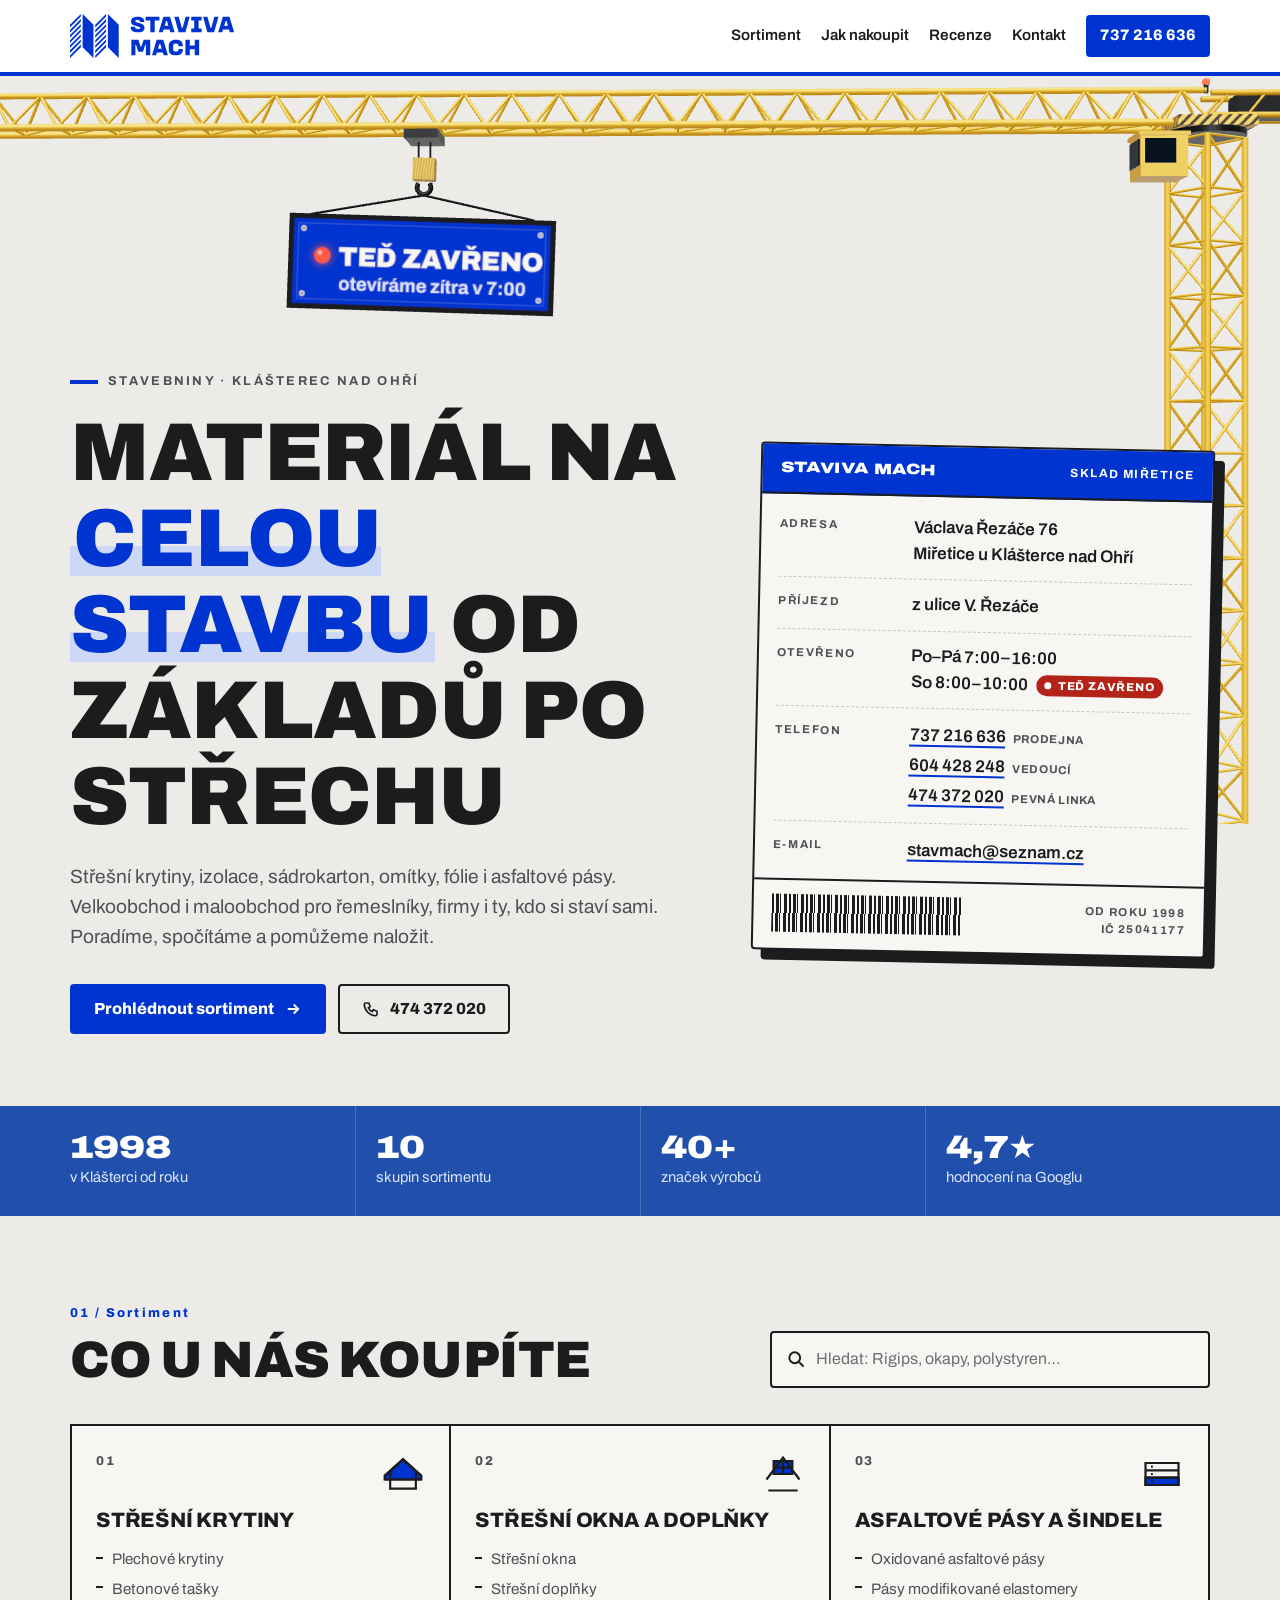
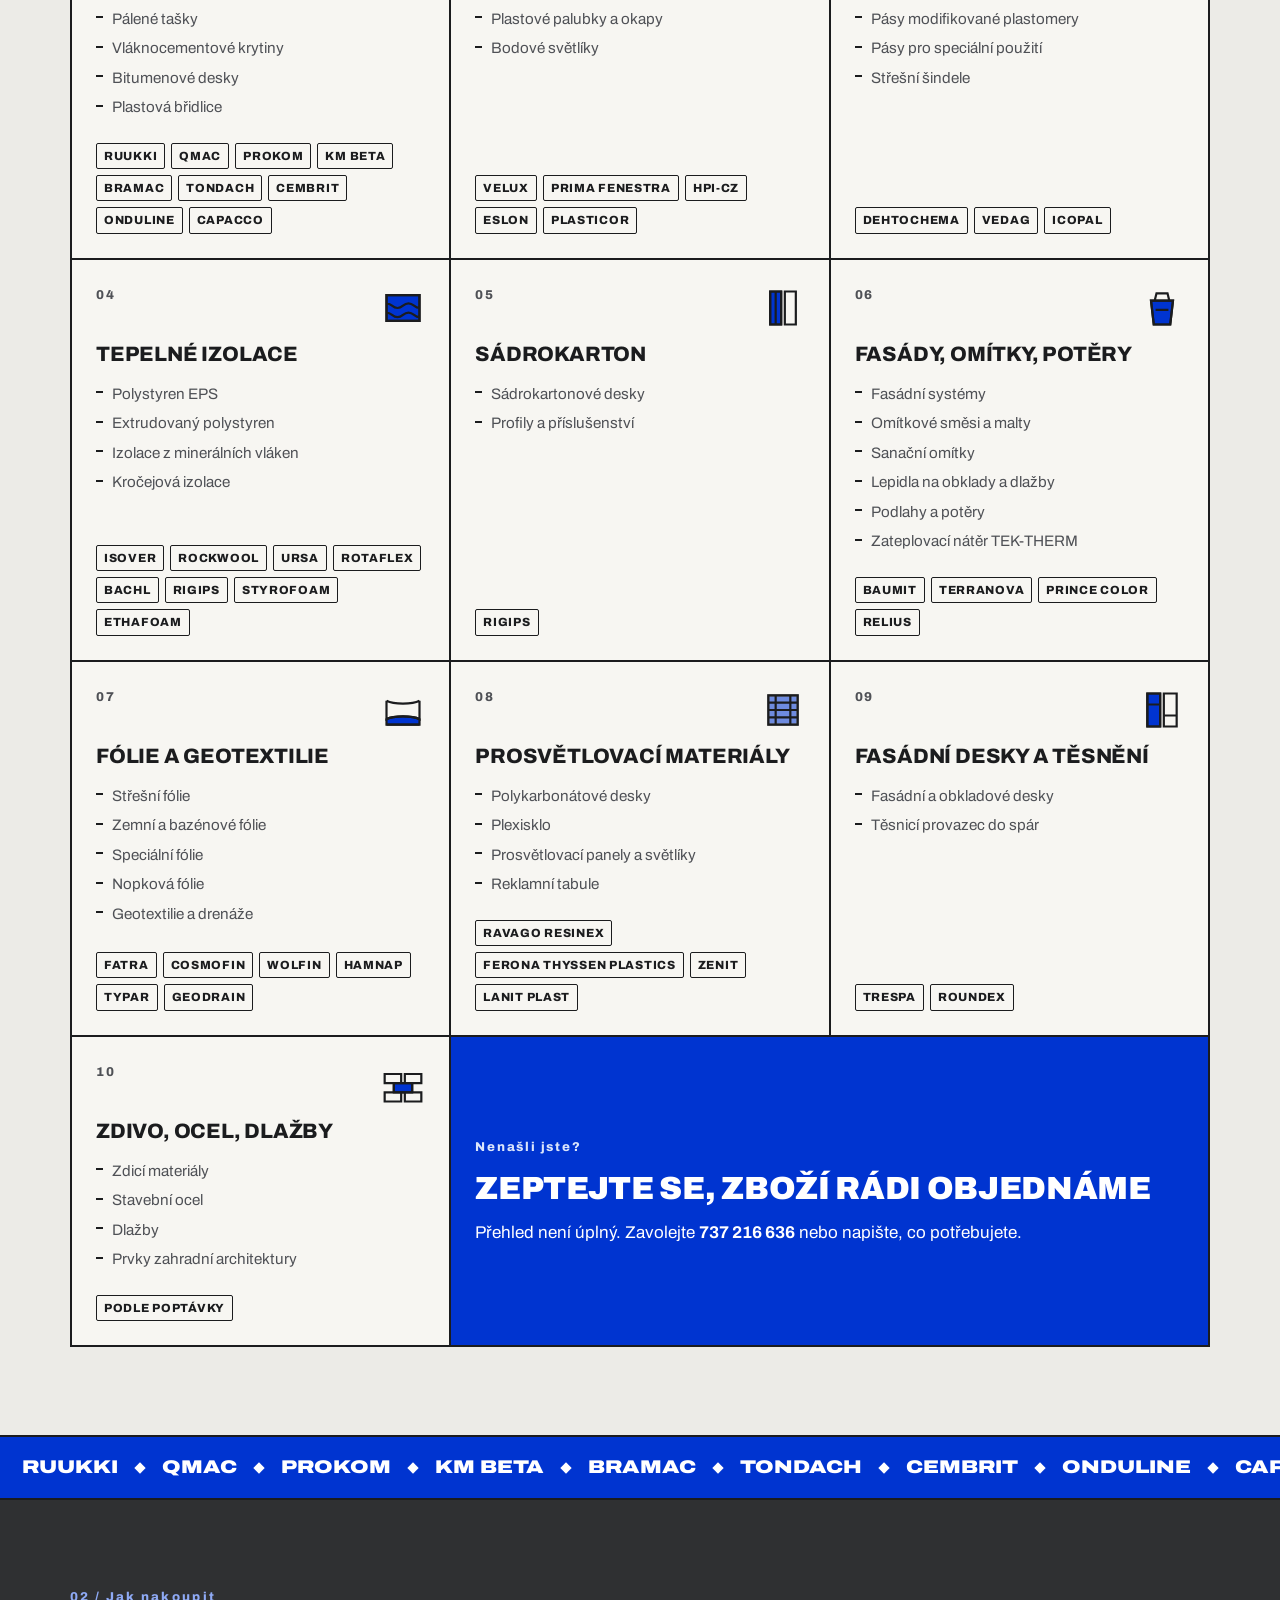
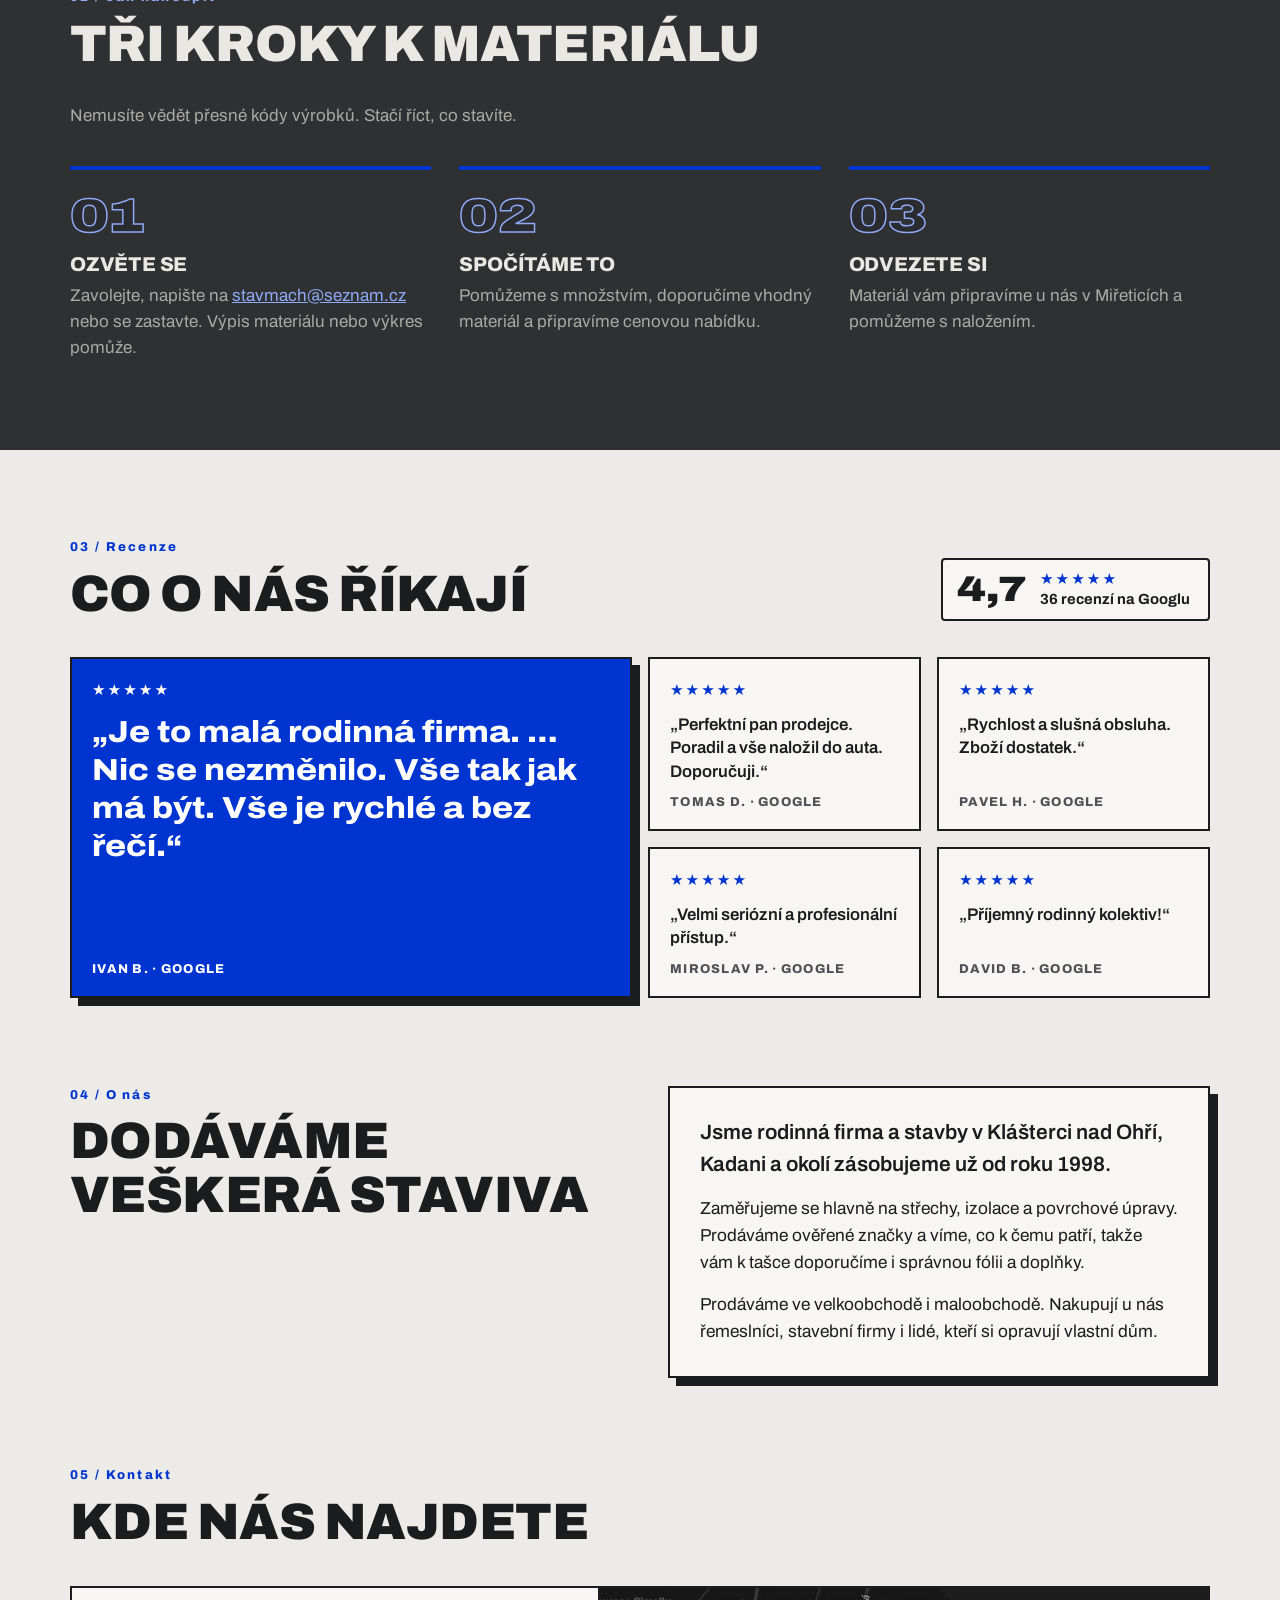
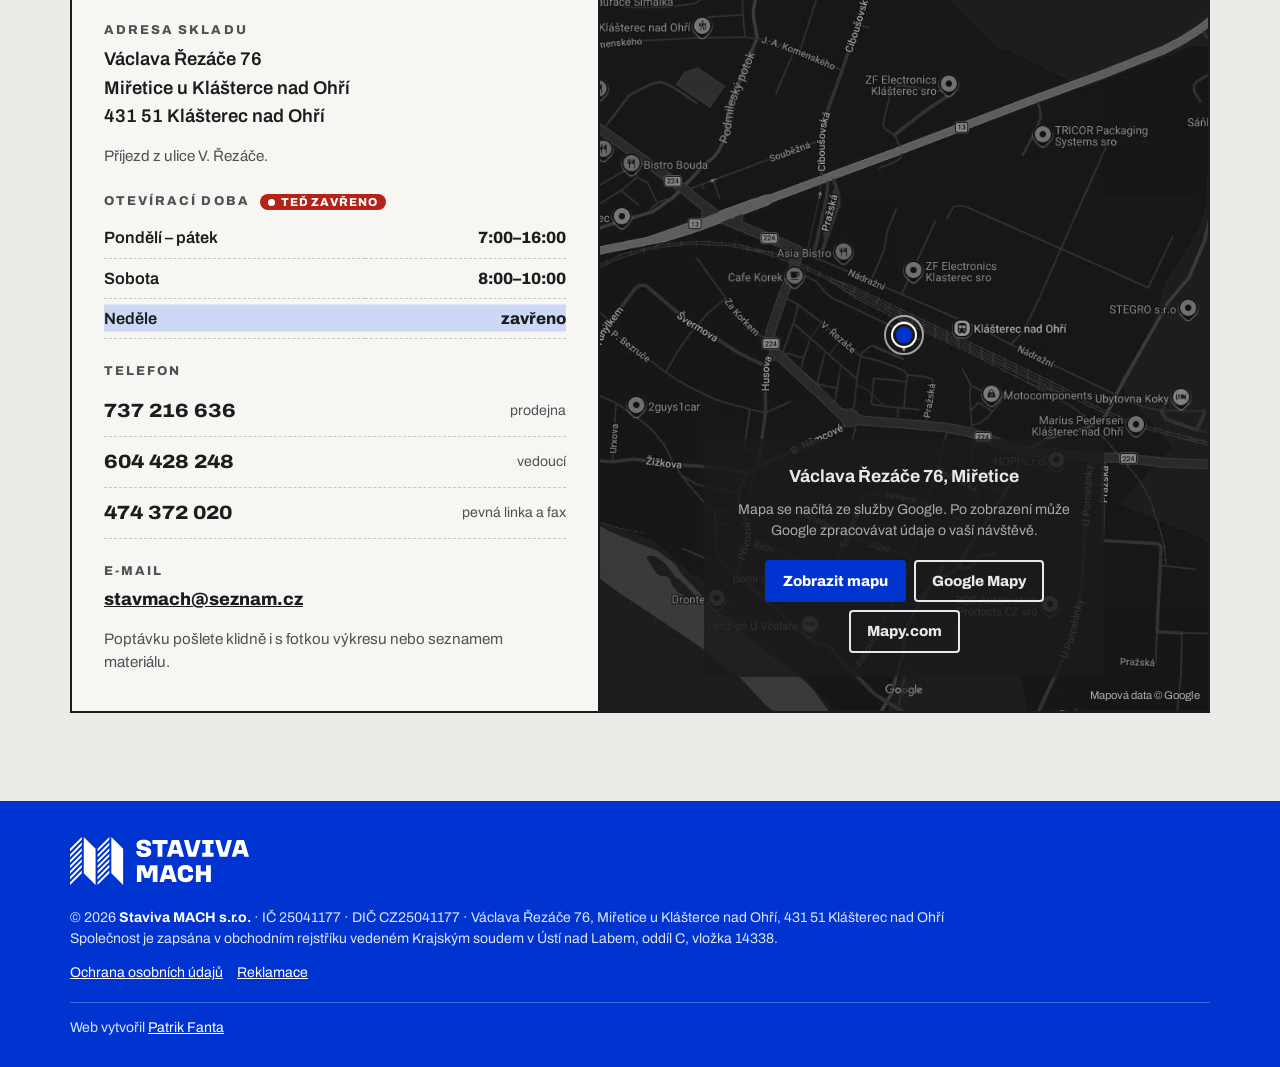
==== commit 45a56ab8: "Jeřáb: cedule na háku vždy v popředí před konstrukcí Co-Authored-By: Claude Opus 5.5 <noreply@anthro" ====
--- a/index.html
+++ b/index.html
@@ -312,7 +312,7 @@
 <script src="js/main.js?v=3"></script>
 <!-- 3D jeřáb v pozadí jen na širších obrazovkách (three.js, MIT, hostováno lokálně) -->
 <script type="importmap">{"imports":{"three":"./js/vendor/three.module.min.js"}}</script>
-<script type="module">if (matchMedia('(min-width:760px)').matches) import('./js/crane-scene.js?v=9').catch(() => {});</script>
+<script type="module">if (matchMedia('(min-width:760px)').matches) import('./js/crane-scene.js?v=10').catch(() => {});</script>
 <!-- Anonymní měření návštěvnosti bez cookies (GoatCounter), skript hostovaný lokálně -->
 <script data-goatcounter="https://stavivamach.goatcounter.com/count" async src="js/count.js"></script>
 </body>
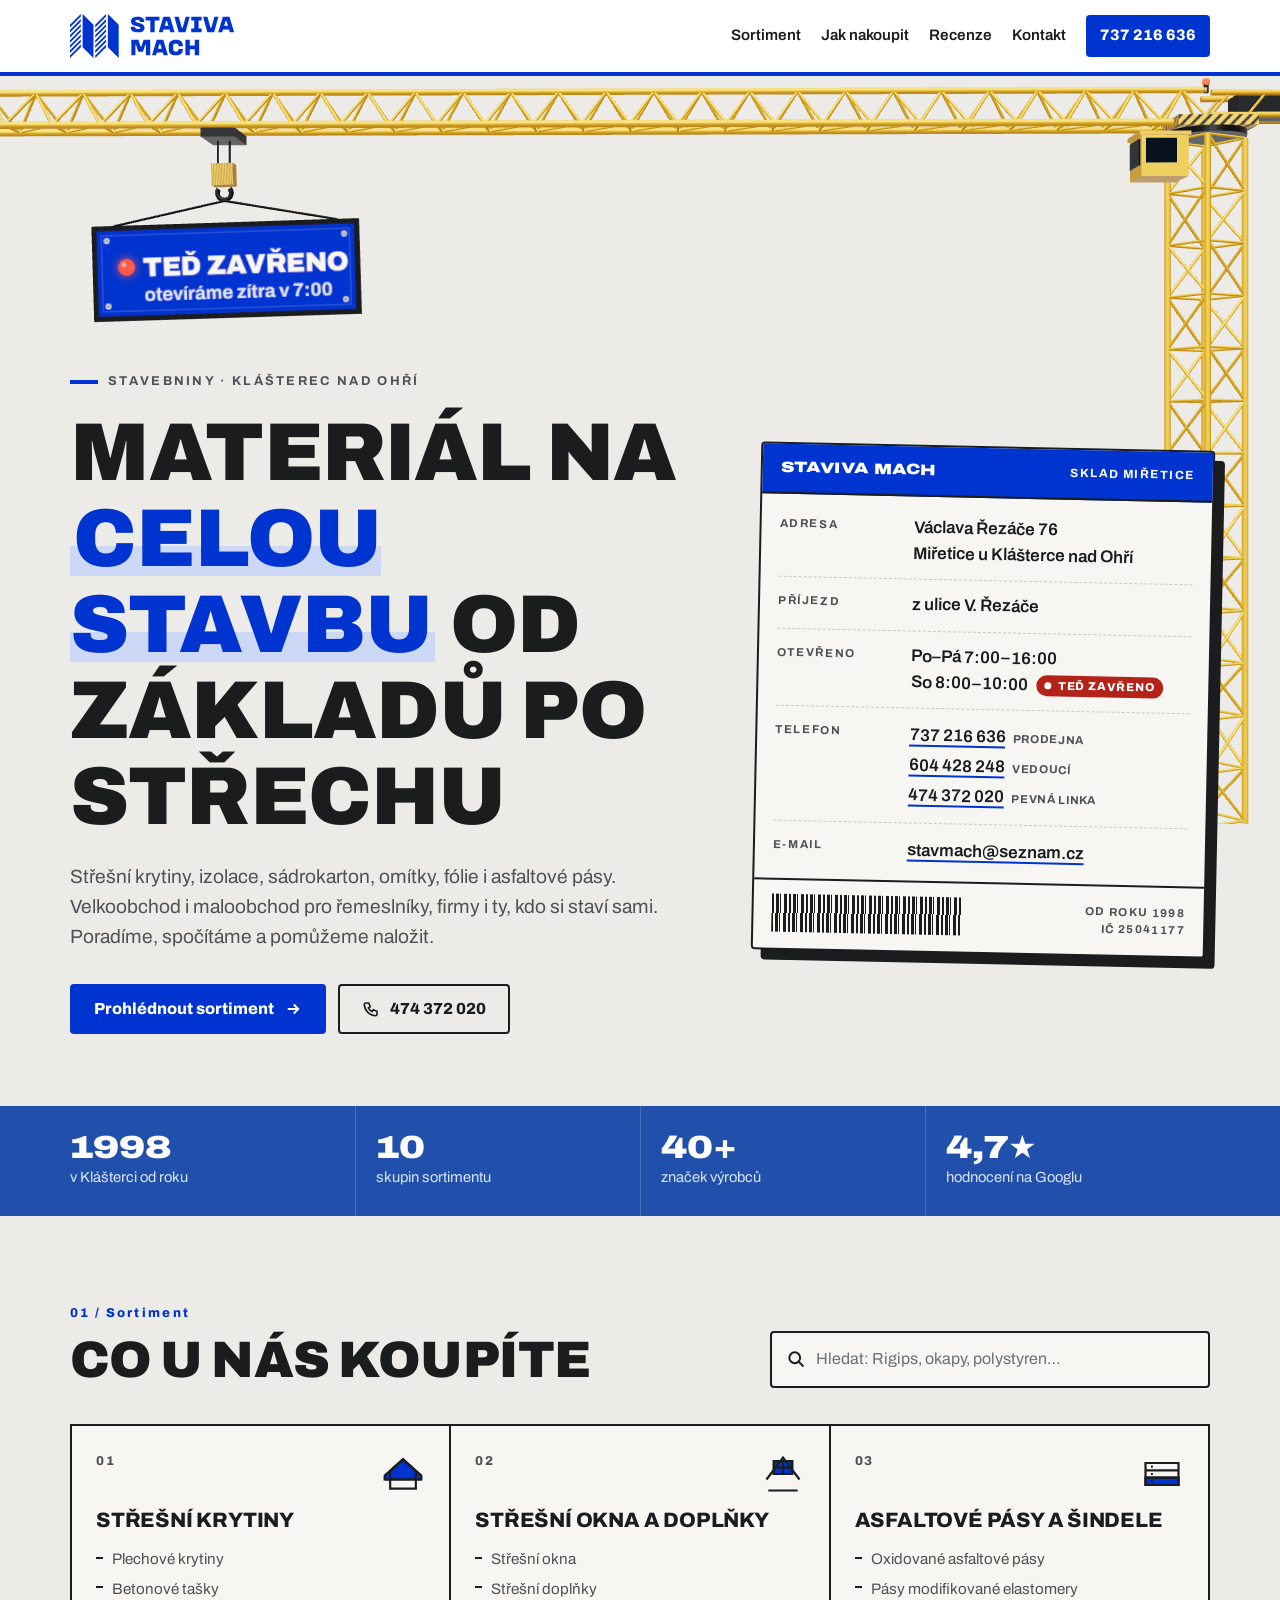
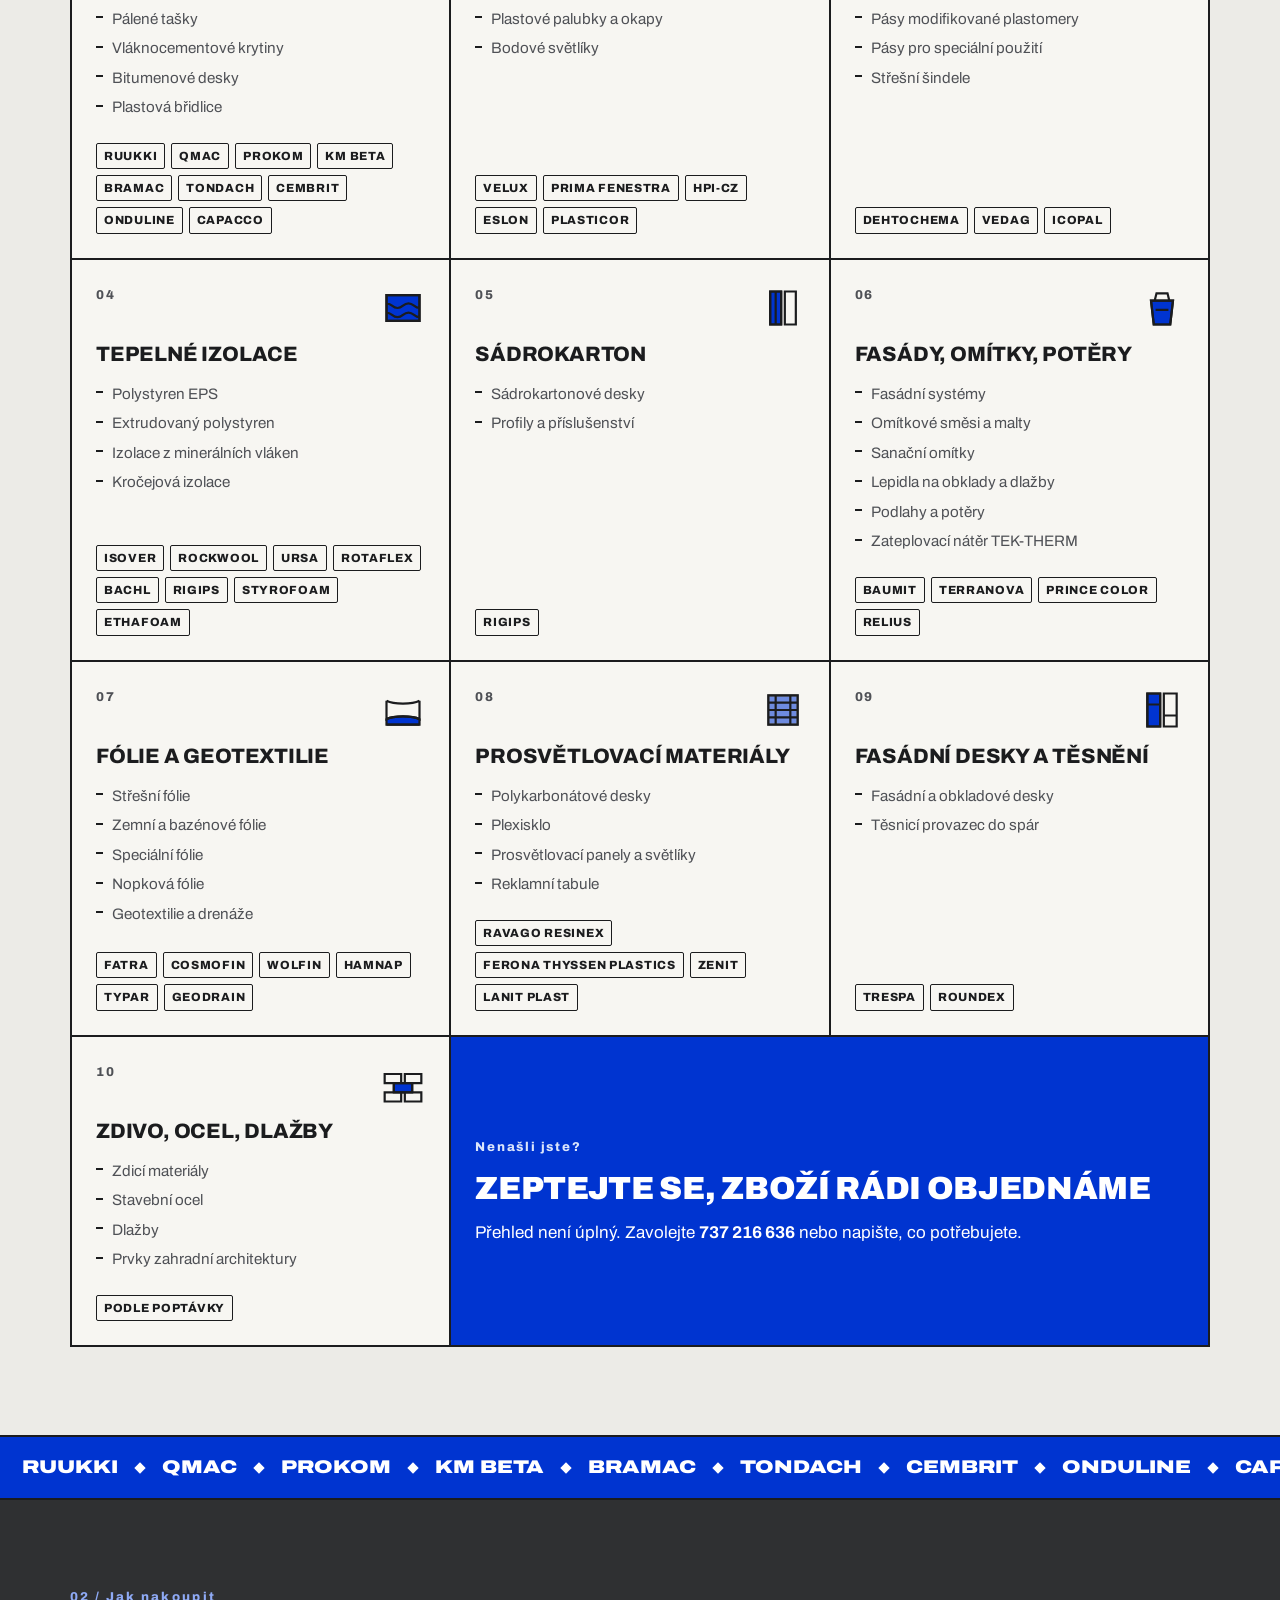
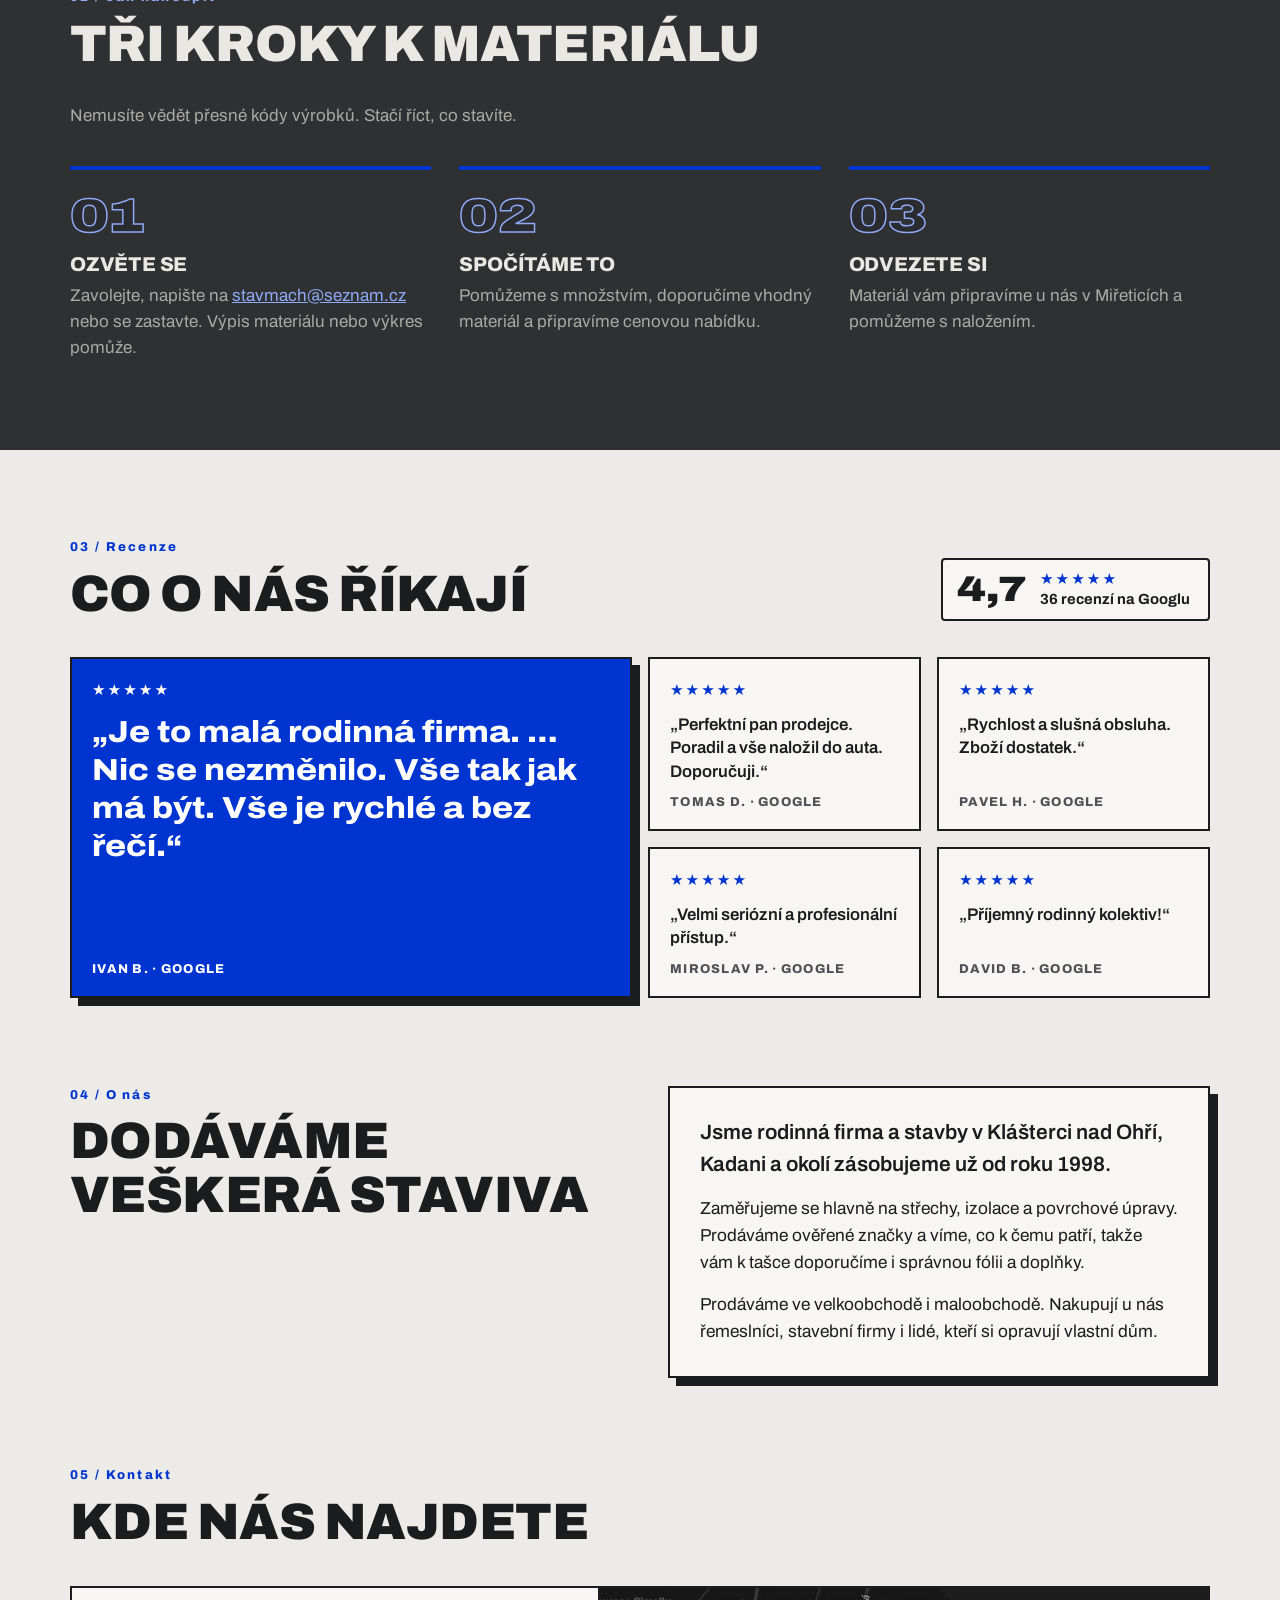
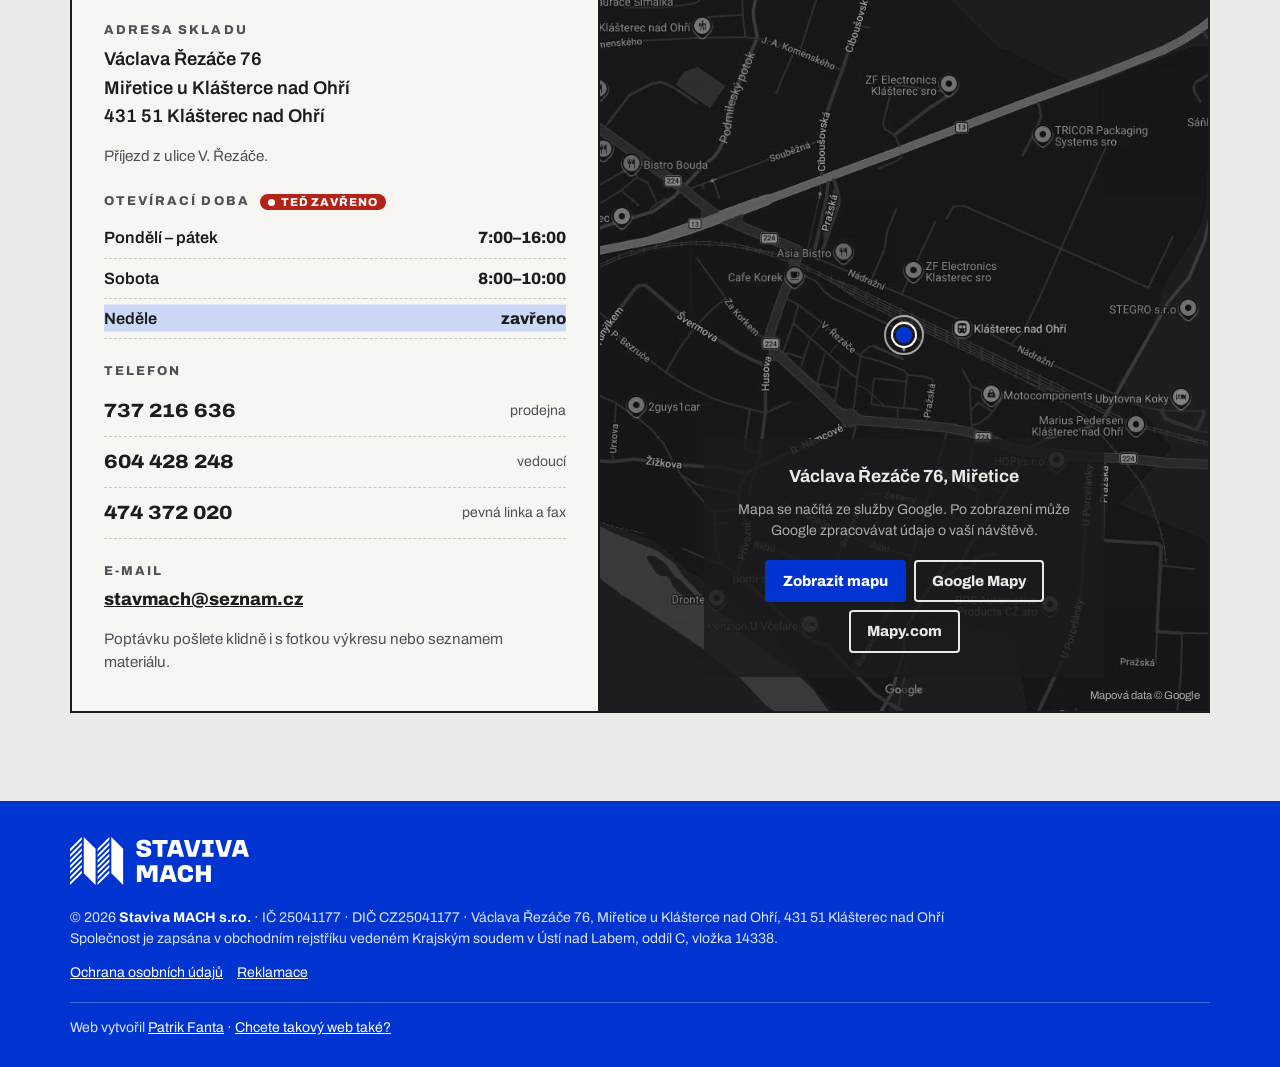
==== commit 2ed6c93c: "Patička: výzva Chcete takový web také? s odkazem a sledováním ref Co-Authored-By: Claude Sonnet 5.5 " ====
--- a/index.html
+++ b/index.html
@@ -305,7 +305,7 @@
     <img class="foot__logo" src="img/logo-bile.svg" alt="Staviva MACH" width="180" height="48">
     <p>© <span id="rok">2026</span> <strong>Staviva MACH s.r.o.</strong> · IČ 25041177 · DIČ CZ25041177 · Václava Řezáče 76, Miřetice u Klášterce nad Ohří, 431 51 Klášterec nad Ohří<br>Společnost je zapsána v obchodním rejstříku vedeném Krajským soudem v Ústí nad Labem, oddíl C, vložka 14338.</p>
     <p class="foot__links"><a href="ochrana-osobnich-udaju.html">Ochrana osobních údajů</a><a href="reklamace.html">Reklamace</a></p>
-    <p class="foot__made">Web vytvořil <a href="https://patrikfanta.cz/" target="_blank" rel="noopener">Patrik Fanta</a></p>
+    <p class="foot__made">Web vytvořil <a href="https://patrikfanta.cz/?ref=stavivamach" target="_blank" rel="noopener">Patrik Fanta</a> · <a href="https://patrikfanta.cz/?ref=stavivamach" target="_blank" rel="noopener">Chcete takový web také?</a></p>
   </div>
 </footer>
 
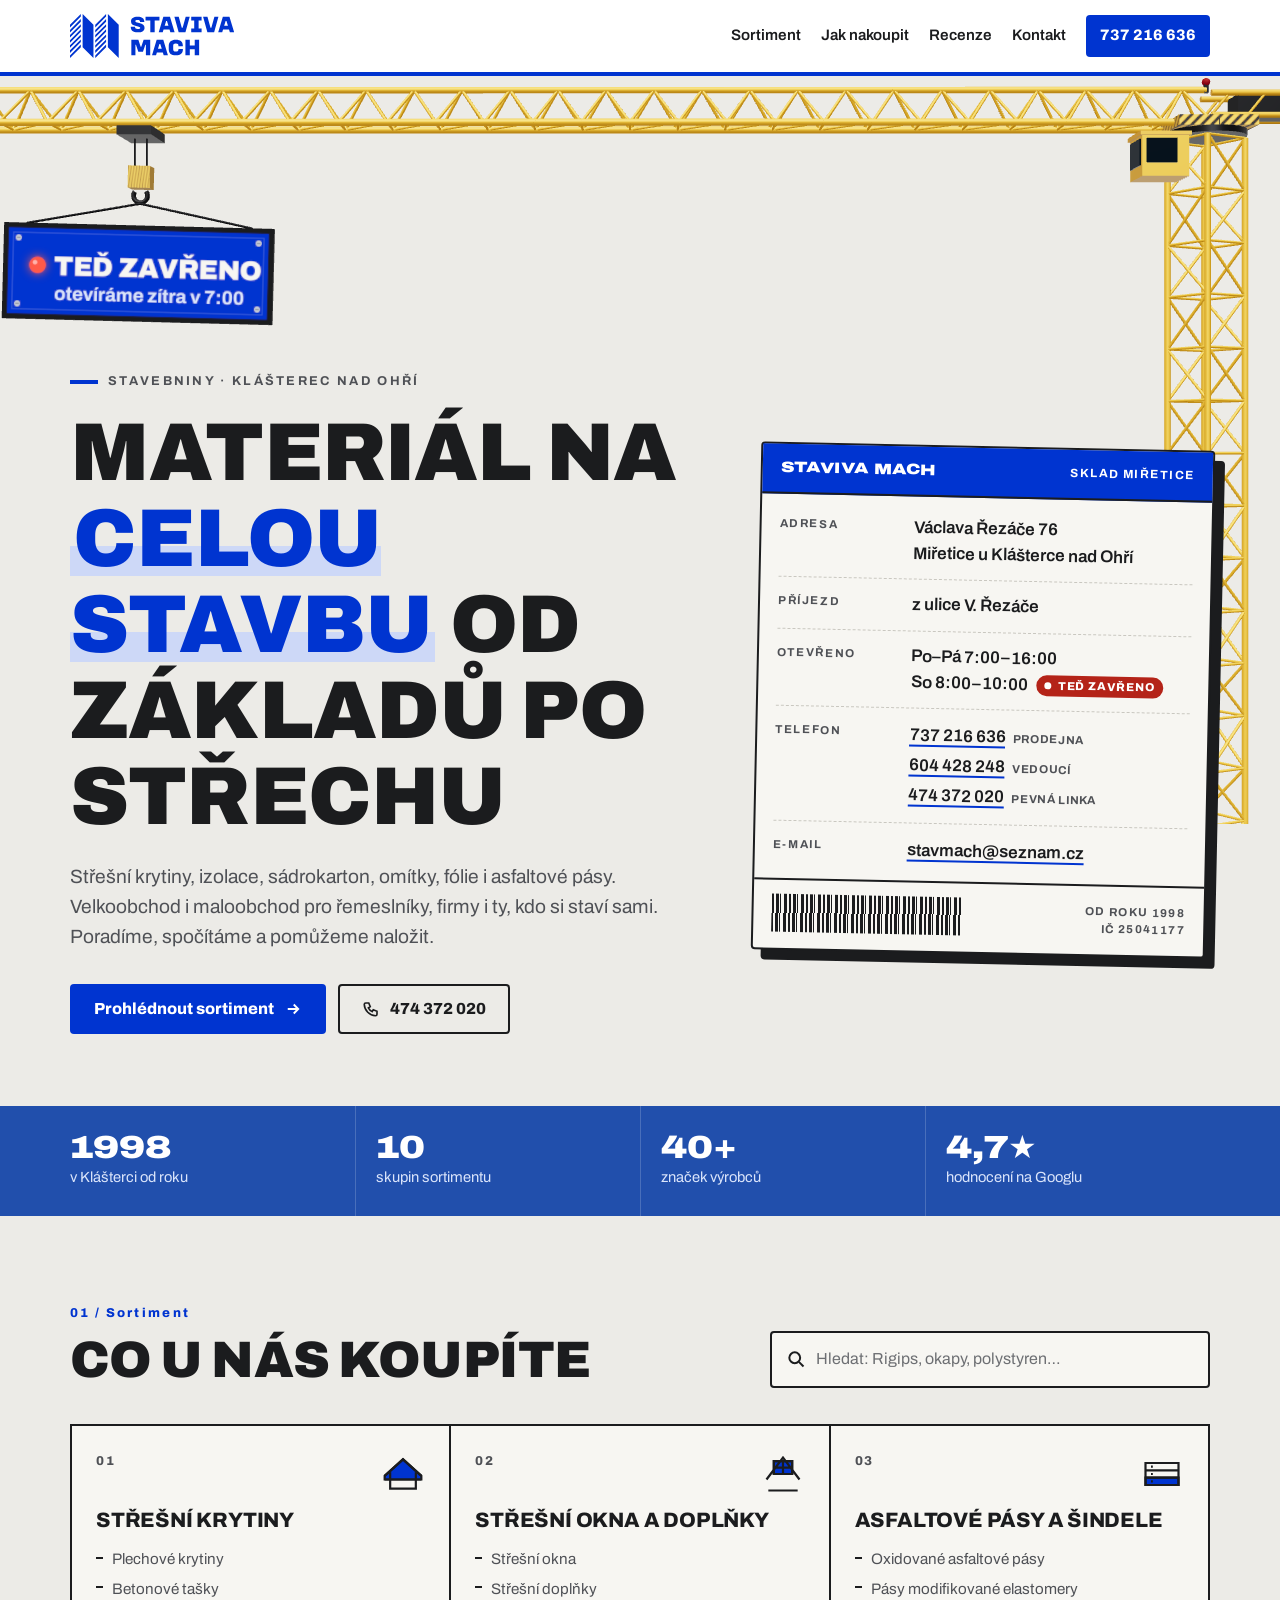
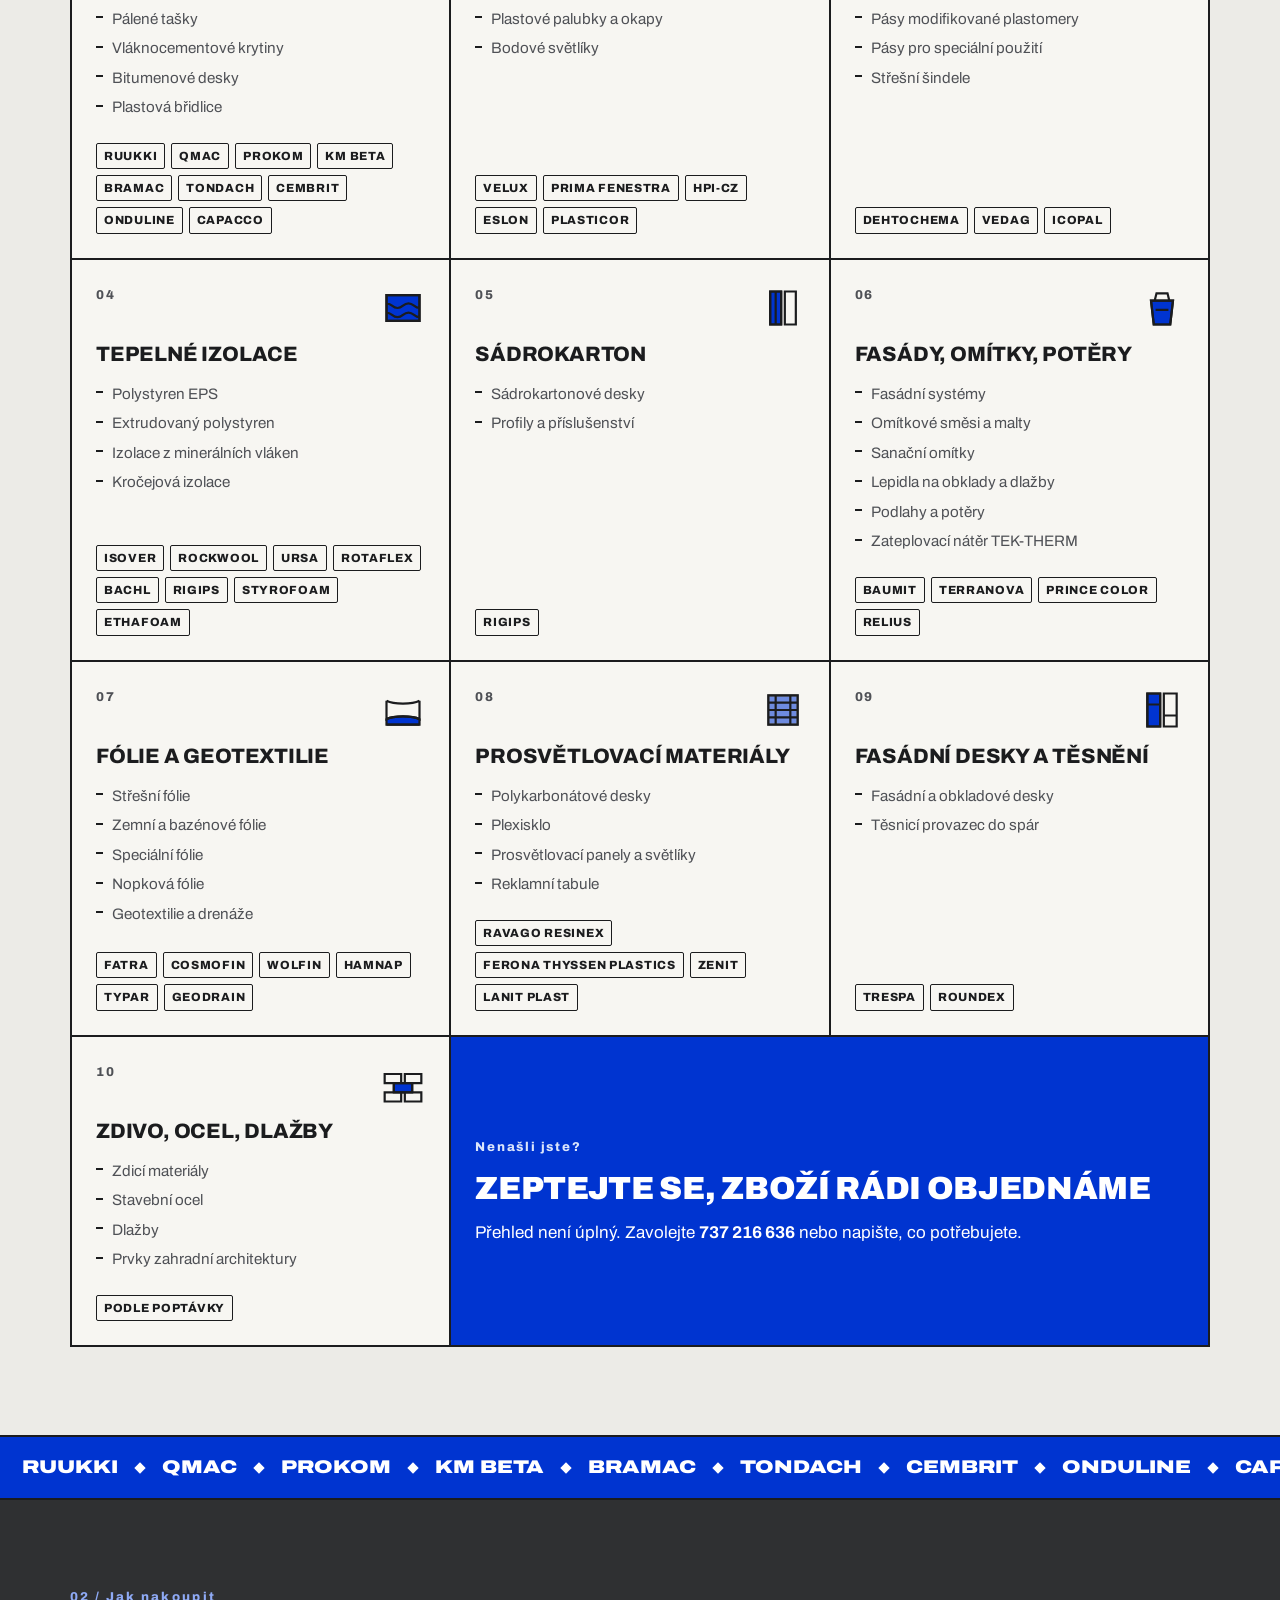
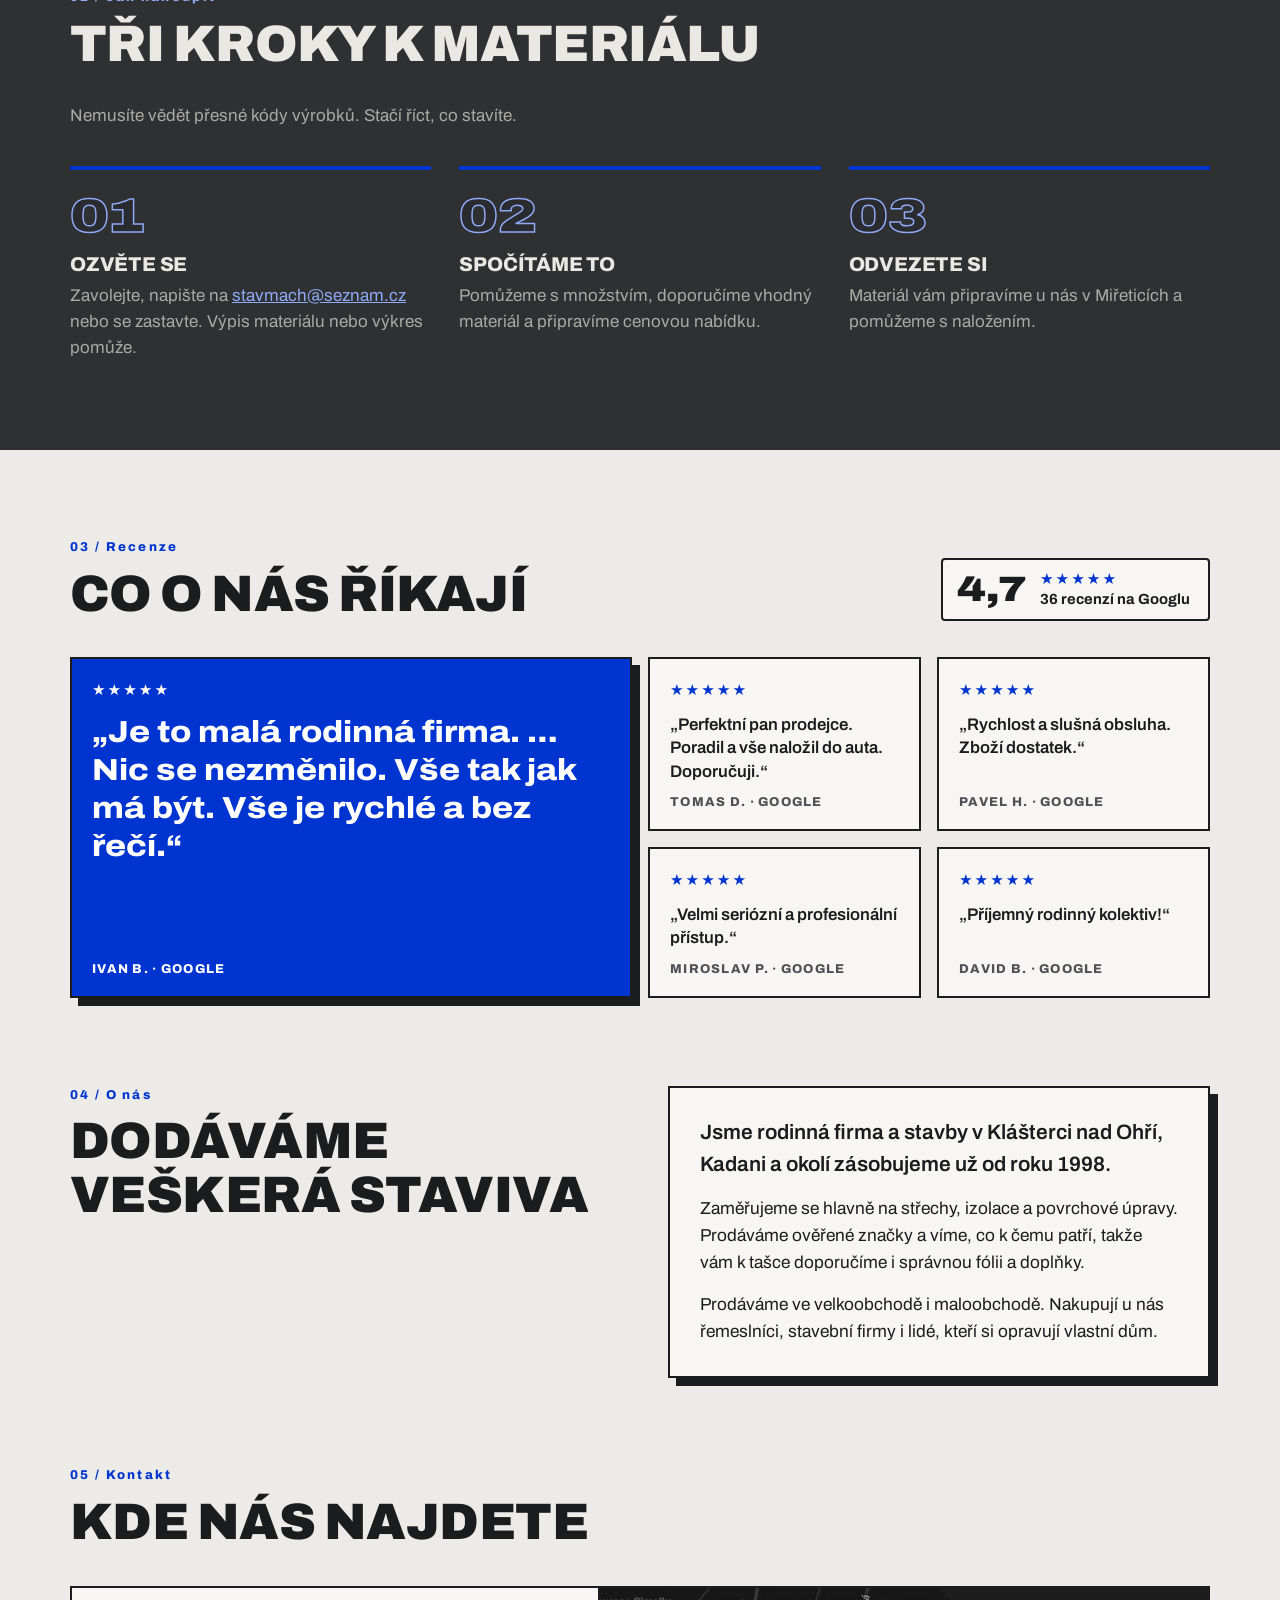
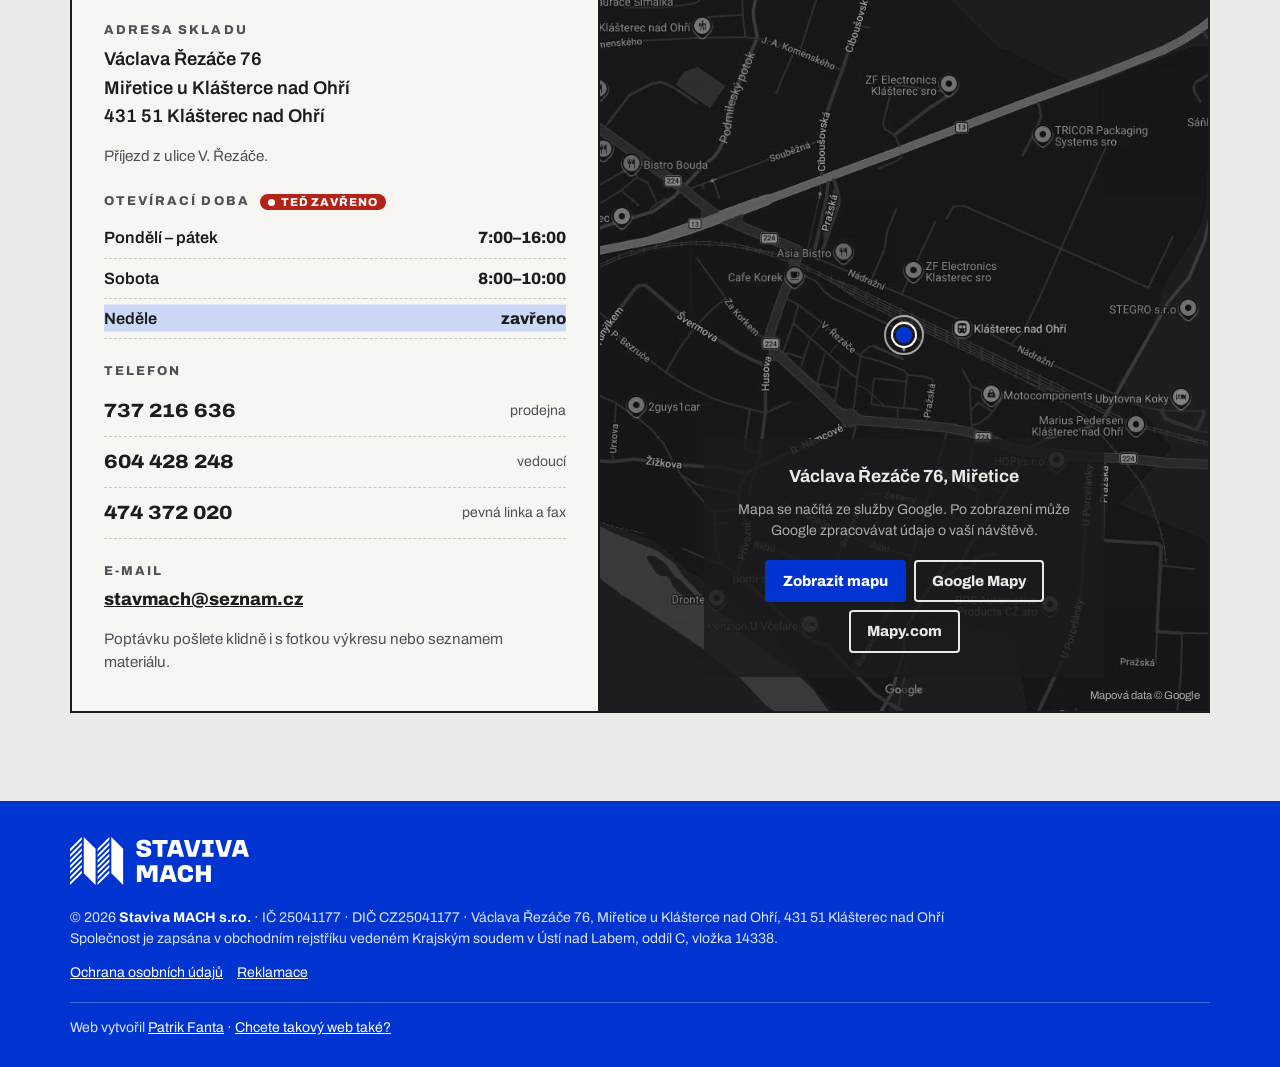
==== commit c49a25ae: "Počítadlo návštěv na vlastním serveru (stat.patrikfanta.cz) Co-Authored-By: Claude Opus 5.5 <noreply" ====
--- a/index.html
+++ b/index.html
@@ -314,6 +314,6 @@
 <script type="importmap">{"imports":{"three":"./js/vendor/three.module.min.js"}}</script>
 <script type="module">if (matchMedia('(min-width:760px)').matches) import('./js/crane-scene.js?v=10').catch(() => {});</script>
 <!-- Anonymní měření návštěvnosti bez cookies (GoatCounter), skript hostovaný lokálně -->
-<script data-goatcounter="https://stavivamach.goatcounter.com/count" async src="js/count.js"></script>
+<script data-goatcounter="https://stavivamach.stat.patrikfanta.cz/count" async src="js/count.js"></script>
 </body>
 </html>
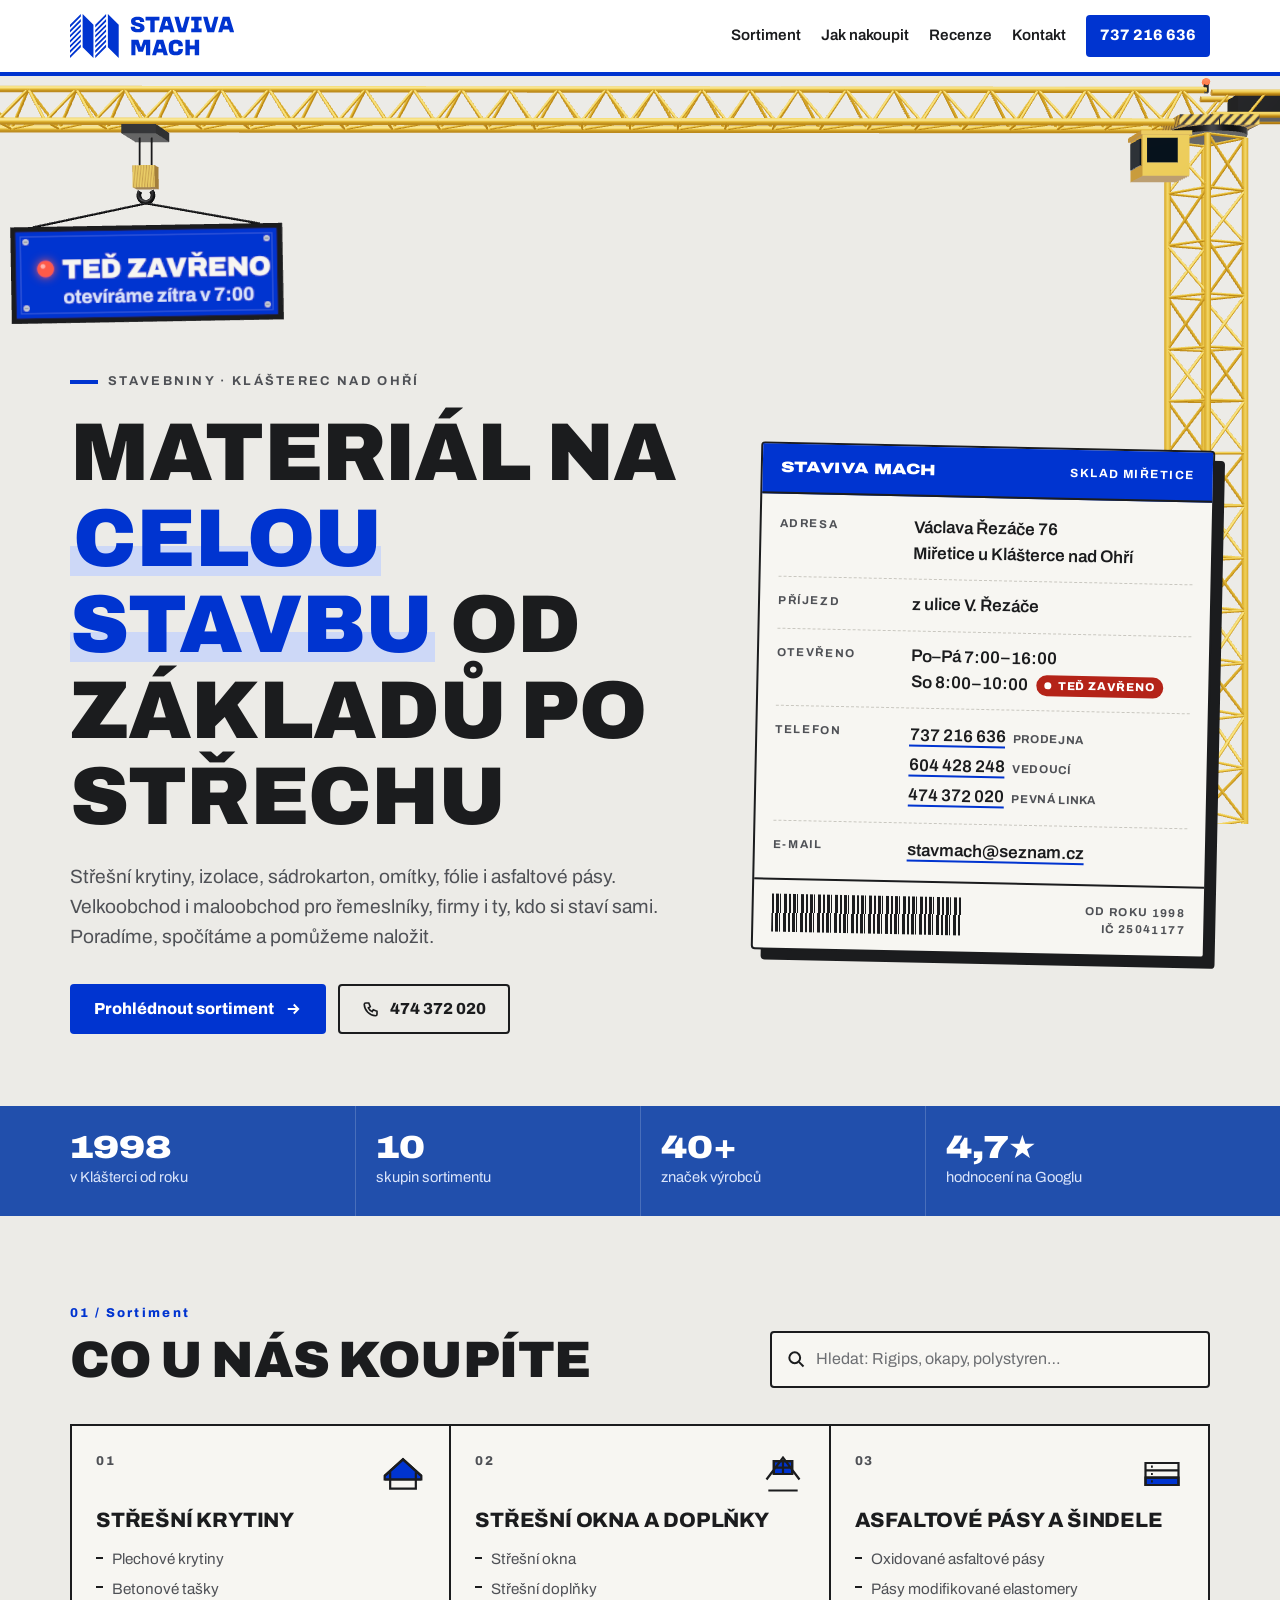
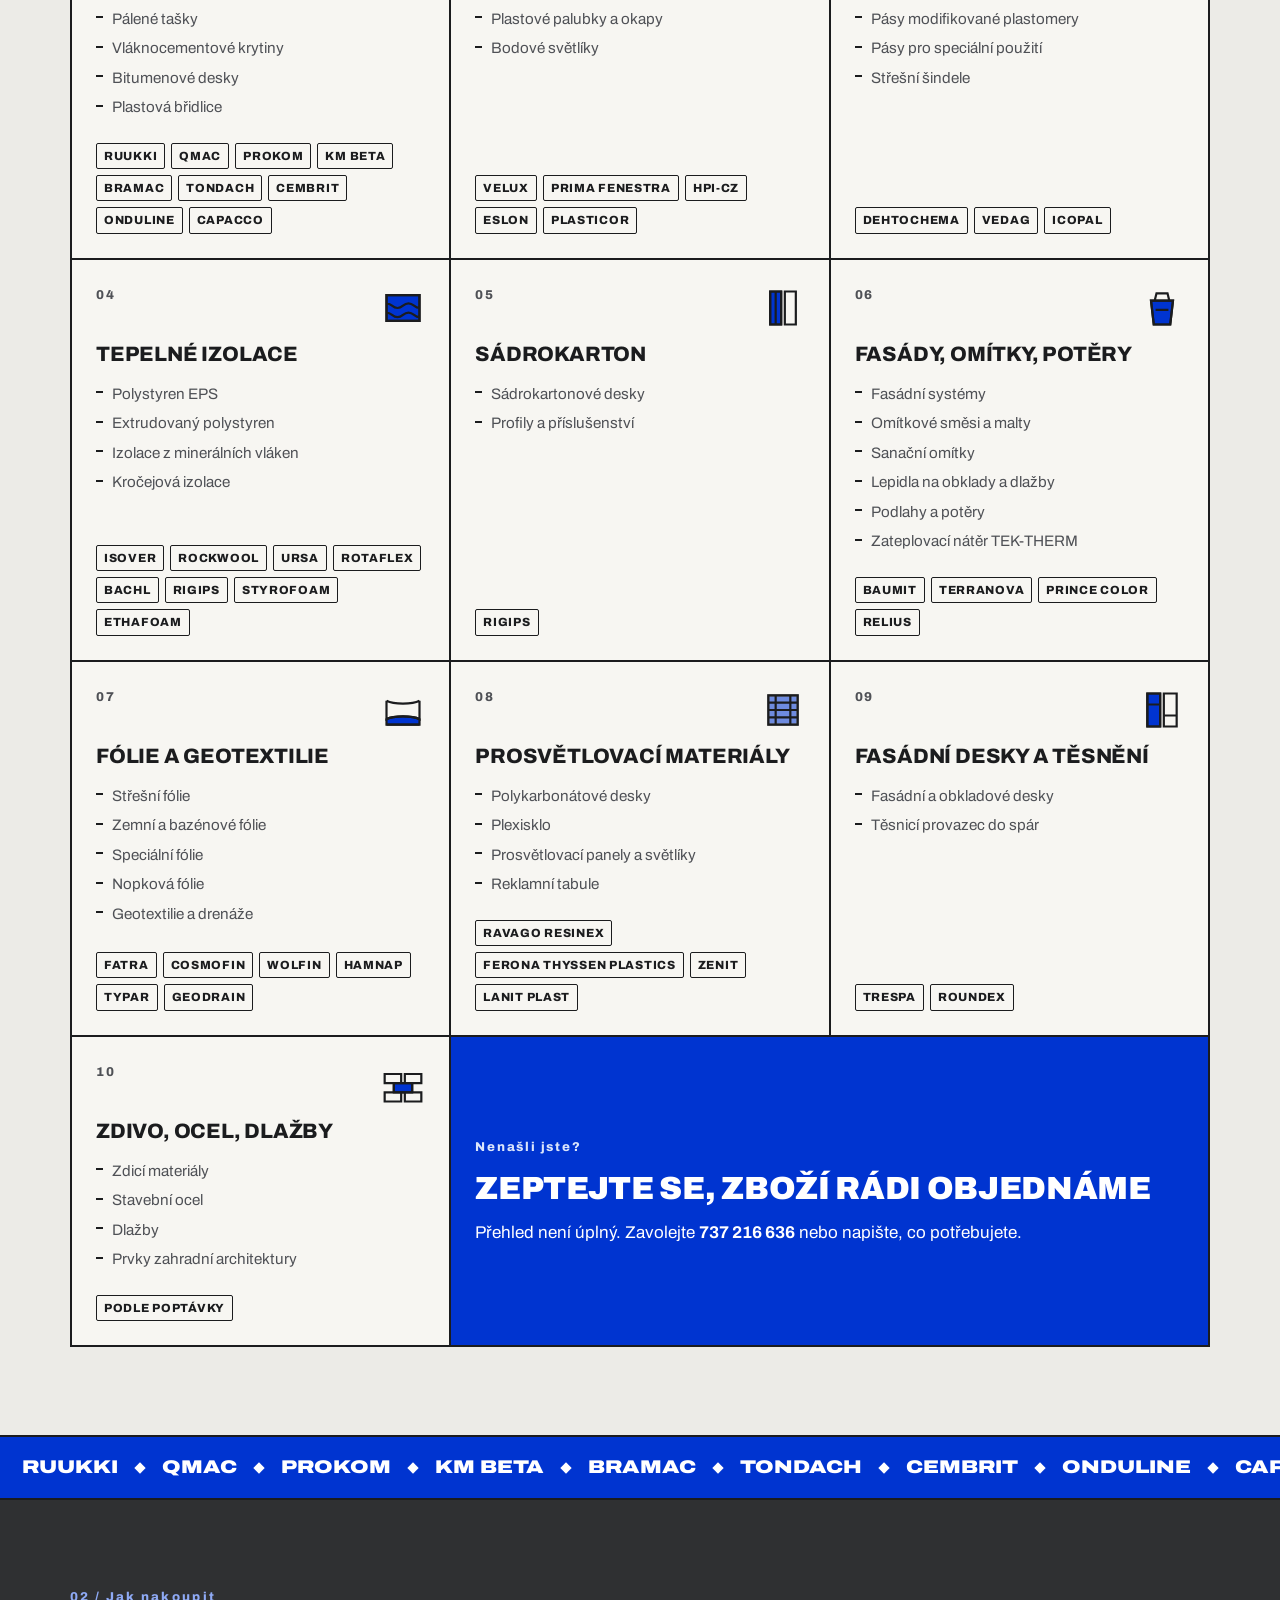
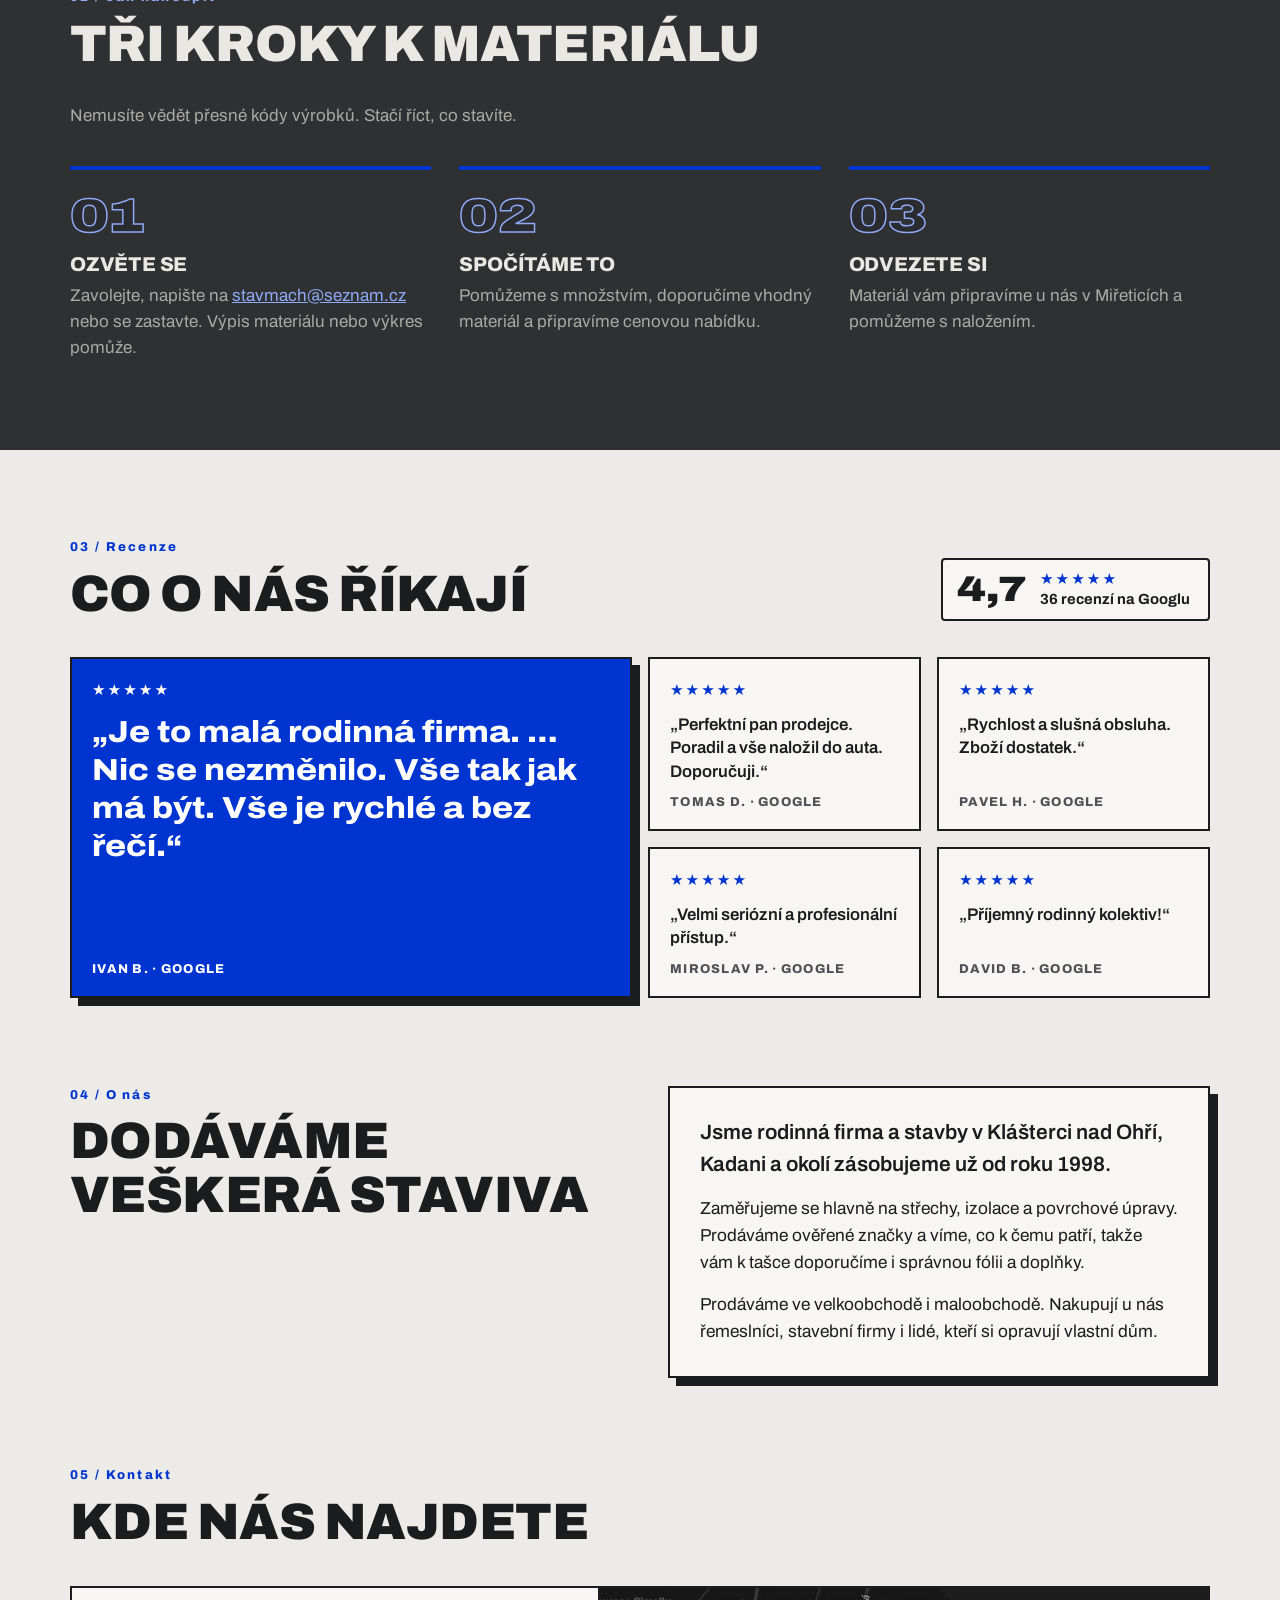
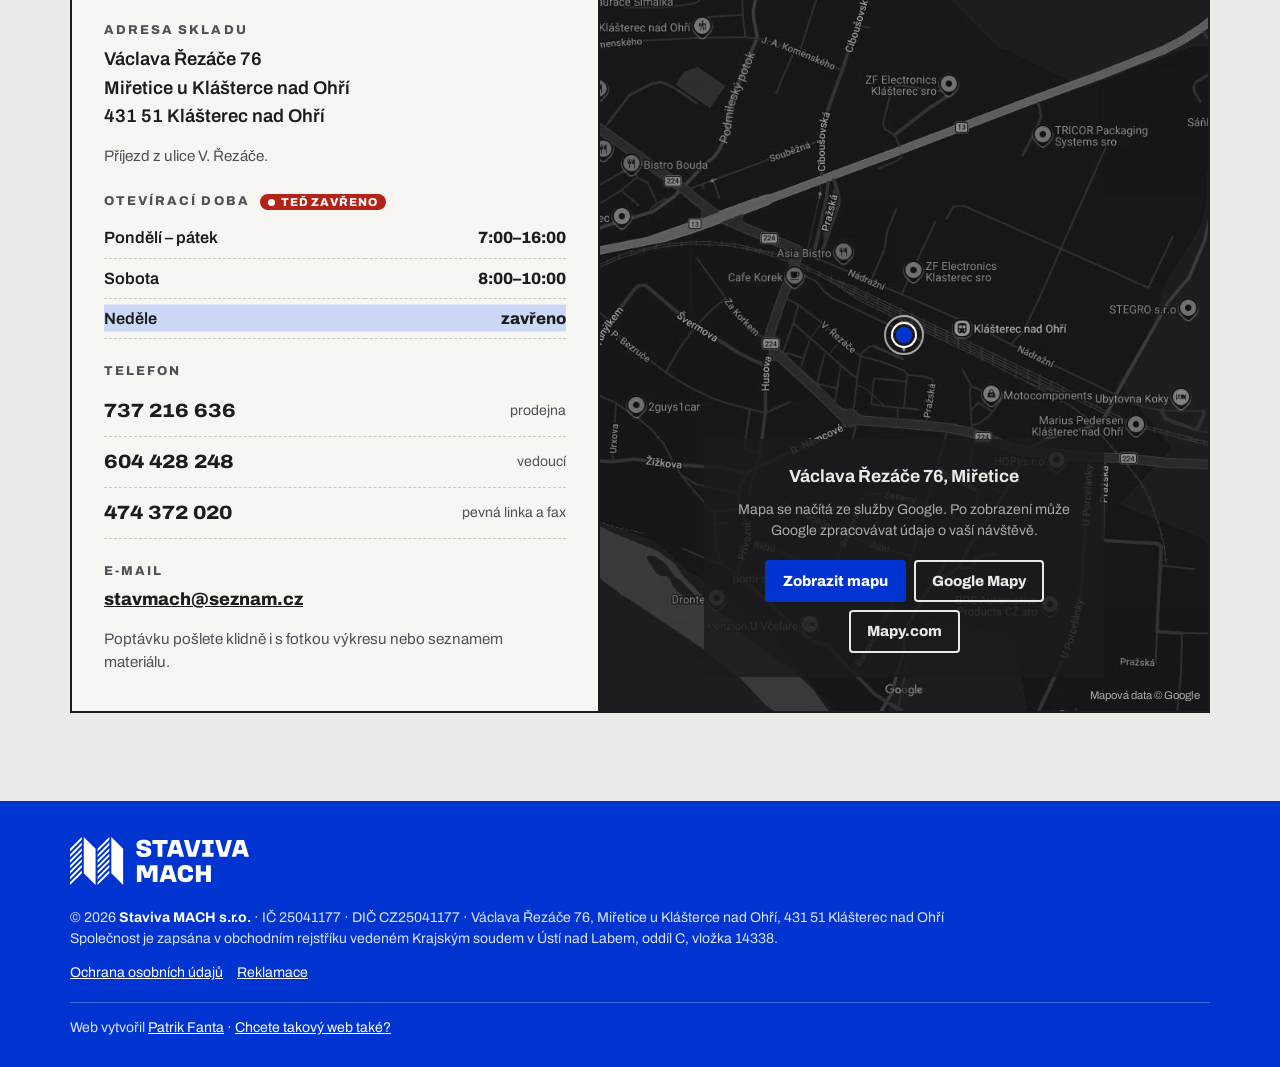
==== commit 96342658: "Náhled: noindex do schválení klientem, sitemap z robots.txt pryč Co-Authored-By: Claude Opus 5.5 <no" ====
--- a/index.html
+++ b/index.html
@@ -2,6 +2,7 @@
 <html lang="cs">
 <head>
 <meta charset="utf-8">
+  <meta name="robots" content="noindex">
 <meta name="viewport" content="width=device-width, initial-scale=1">
 <title>Staviva MACH | Stavebniny Klášterec nad Ohří – Miřetice</title>
 <meta name="description" content="Stavebniny Staviva MACH v Miřeticích u Klášterce nad Ohří. Střešní krytiny, izolace, sádrokarton, omítky, fólie, asfaltové pásy a další stavební materiál od roku 1998.">
